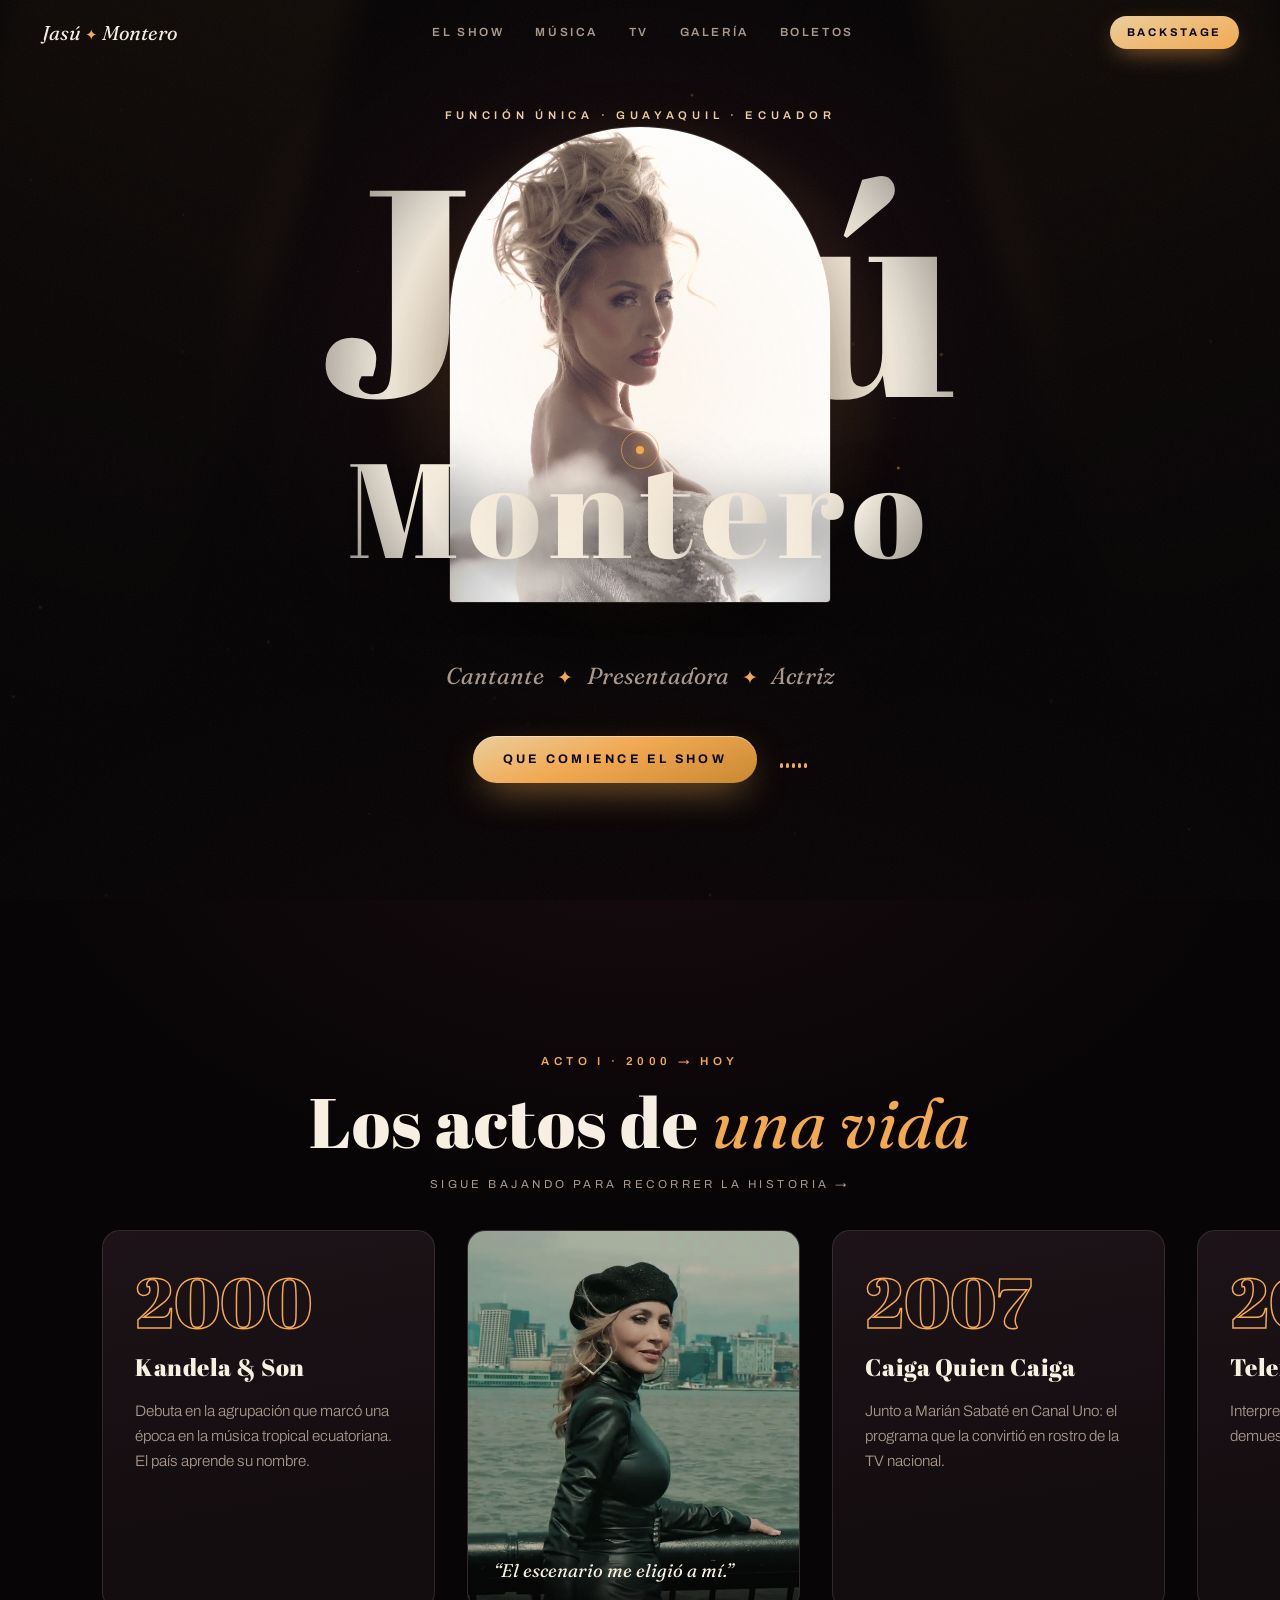
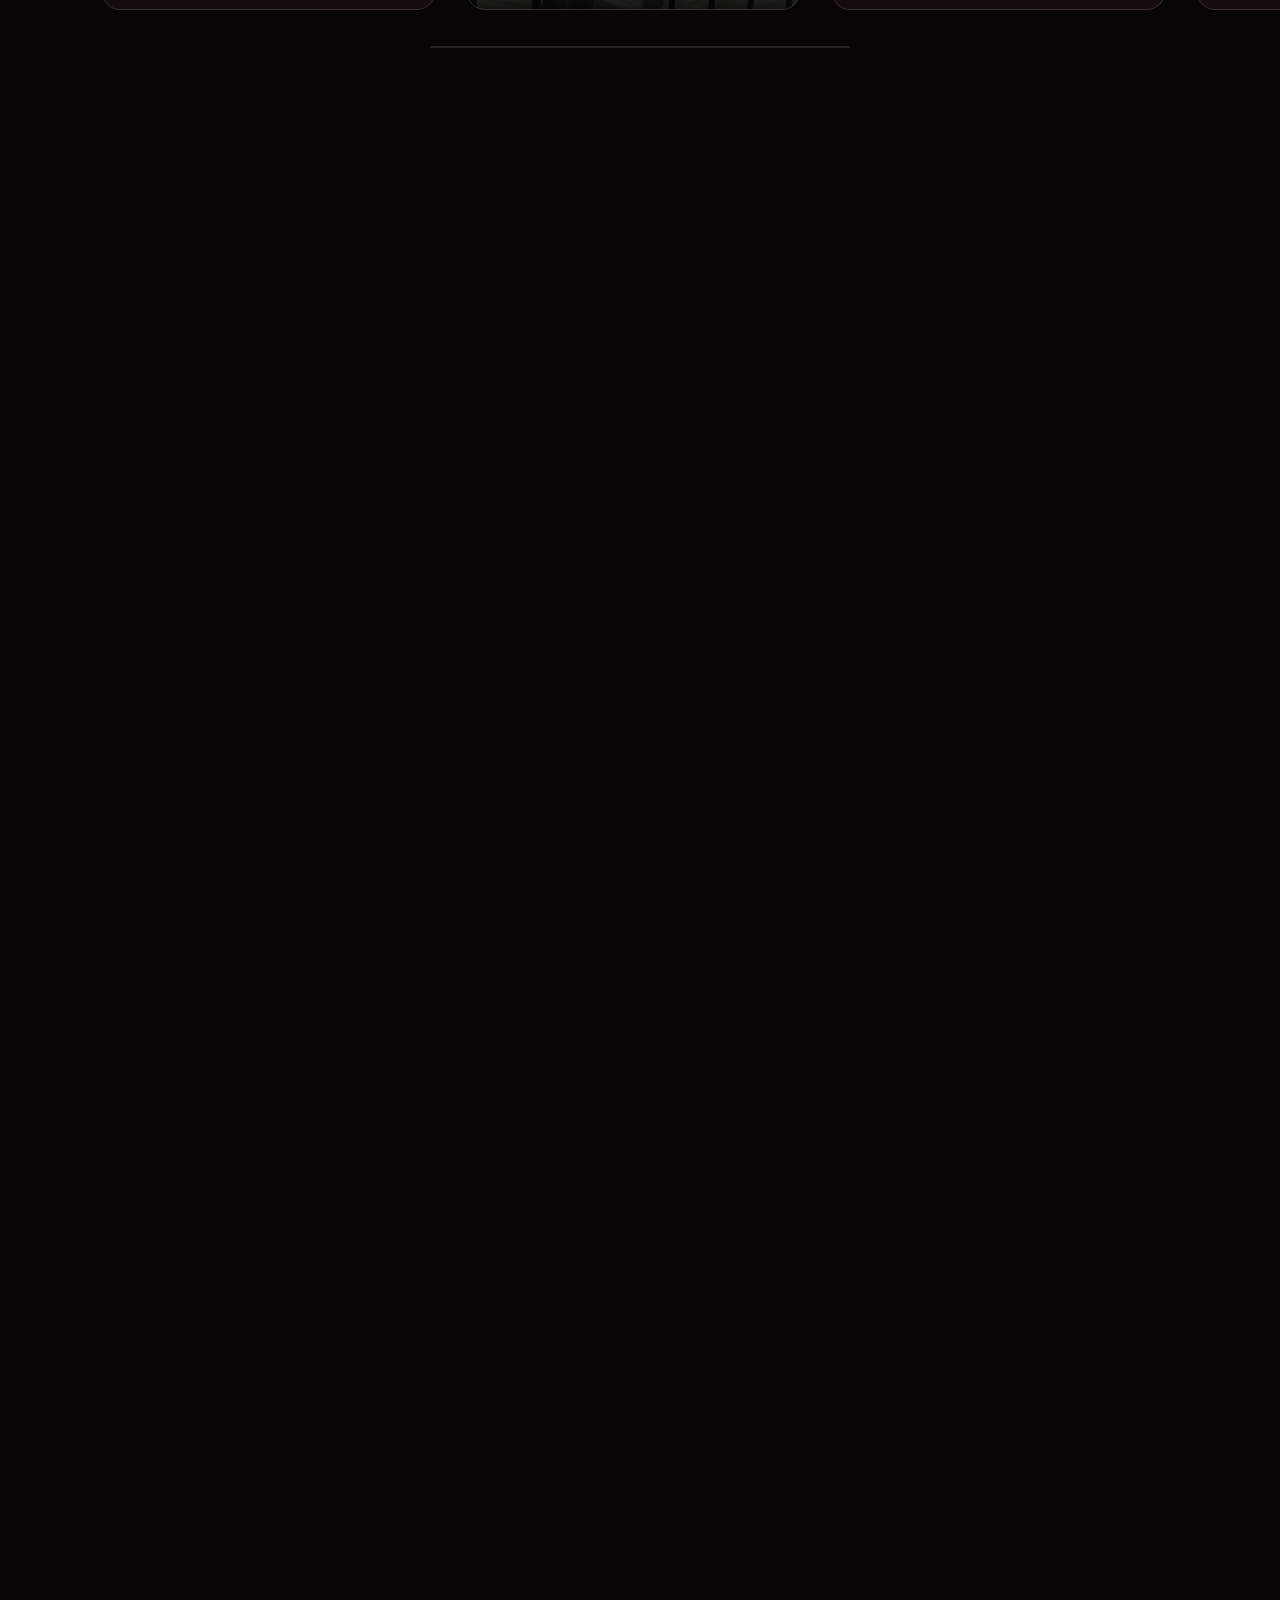
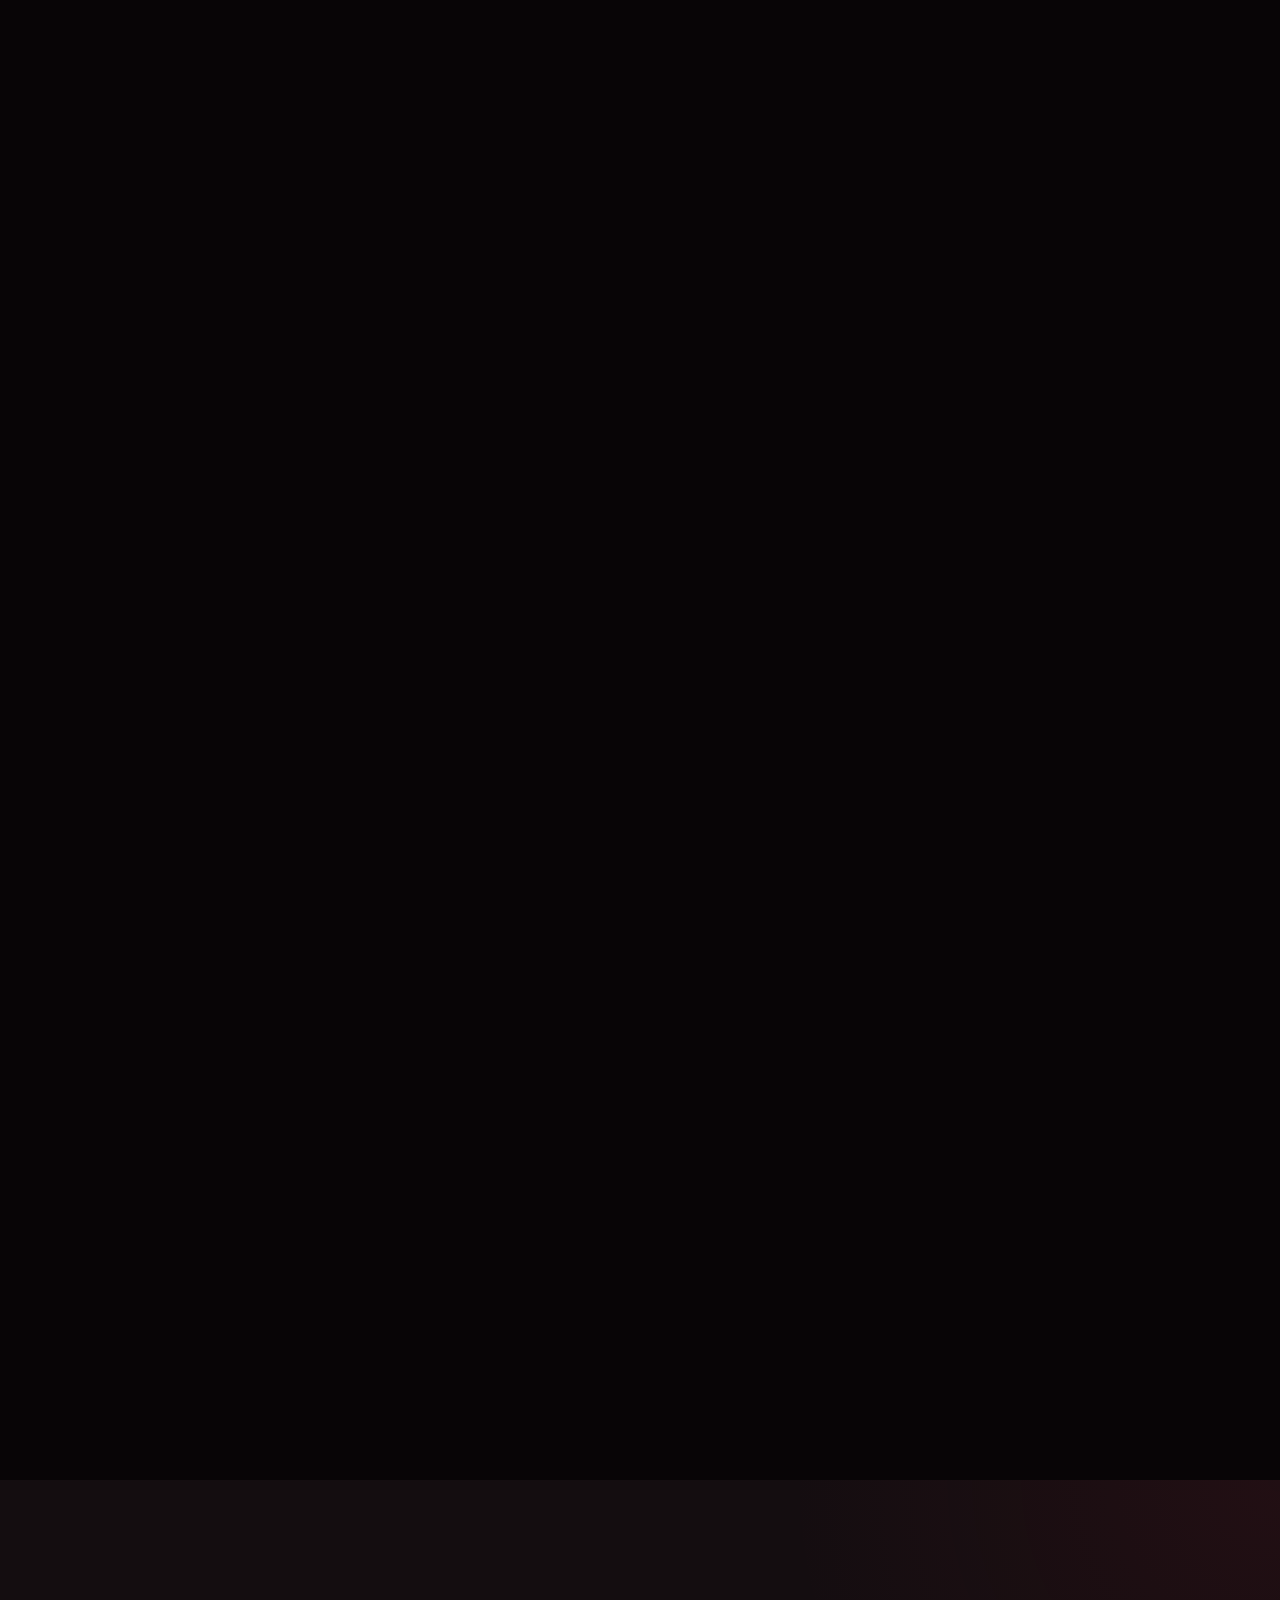
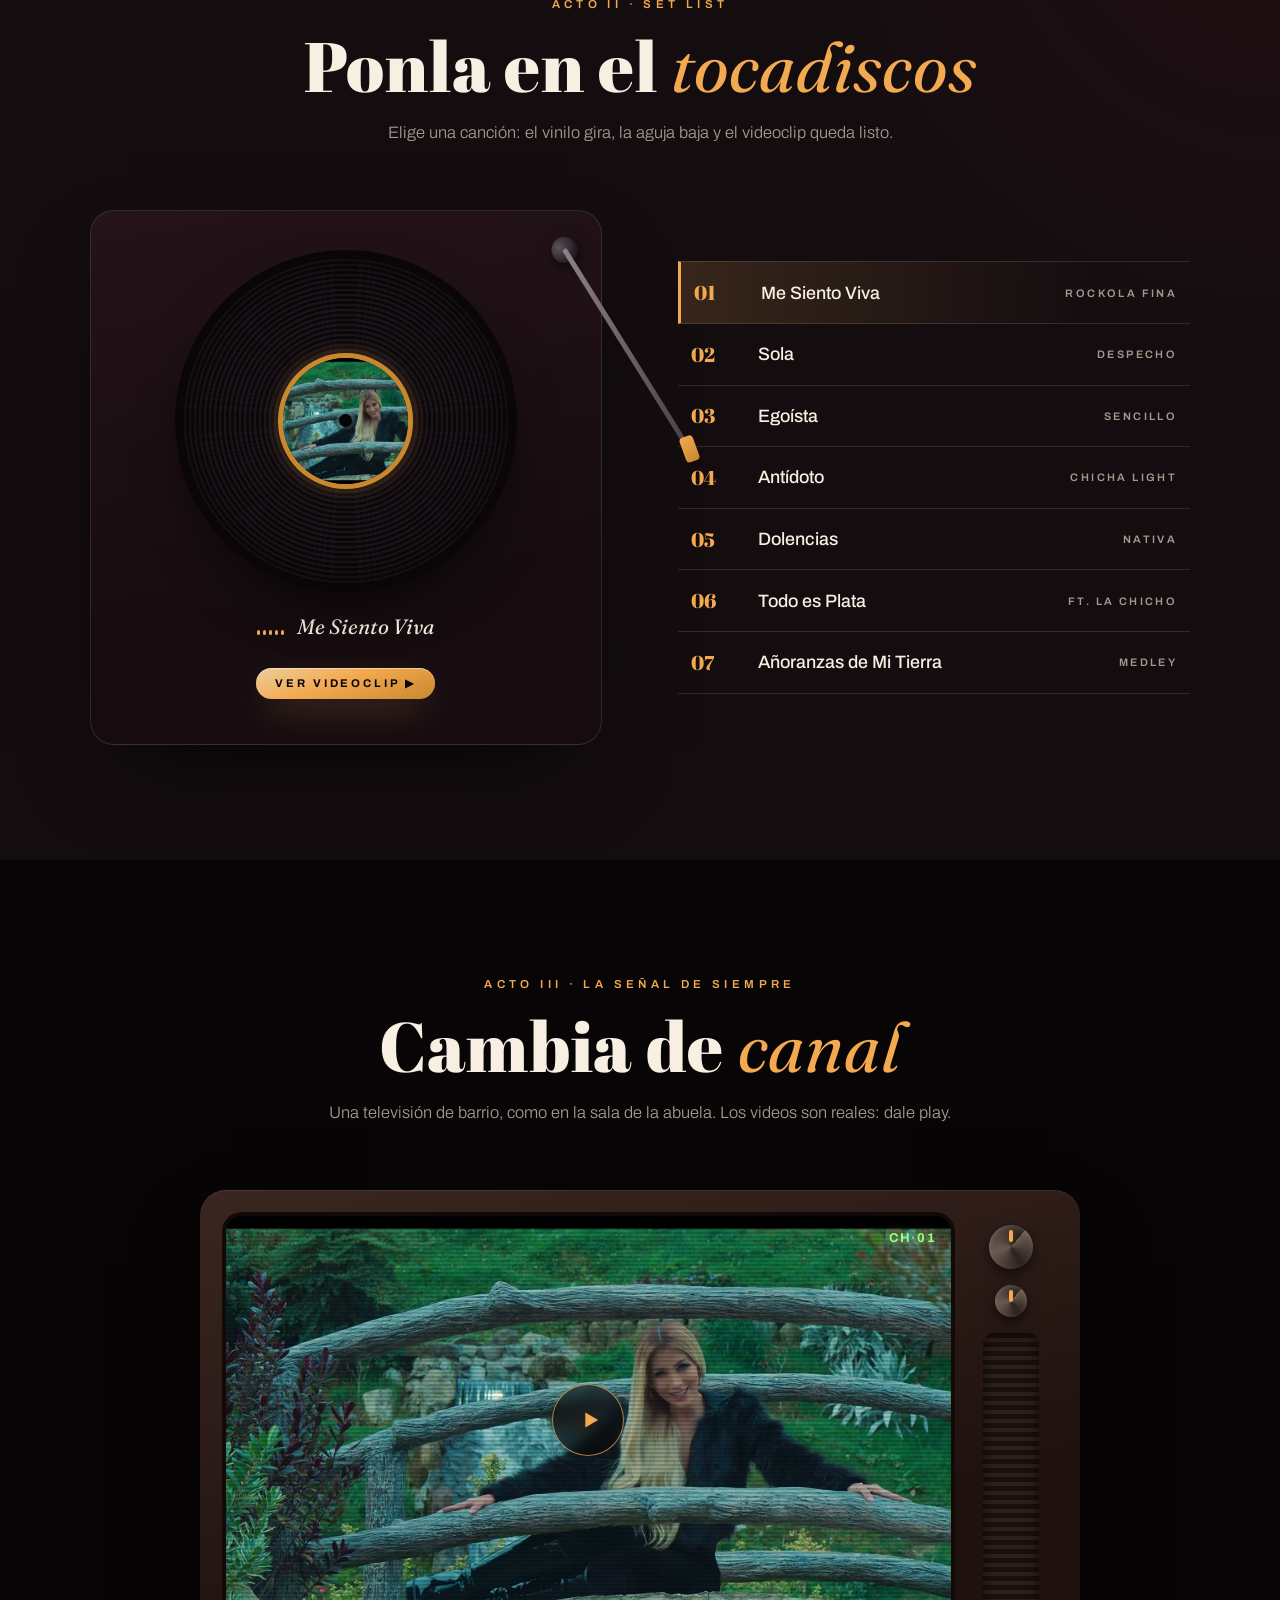
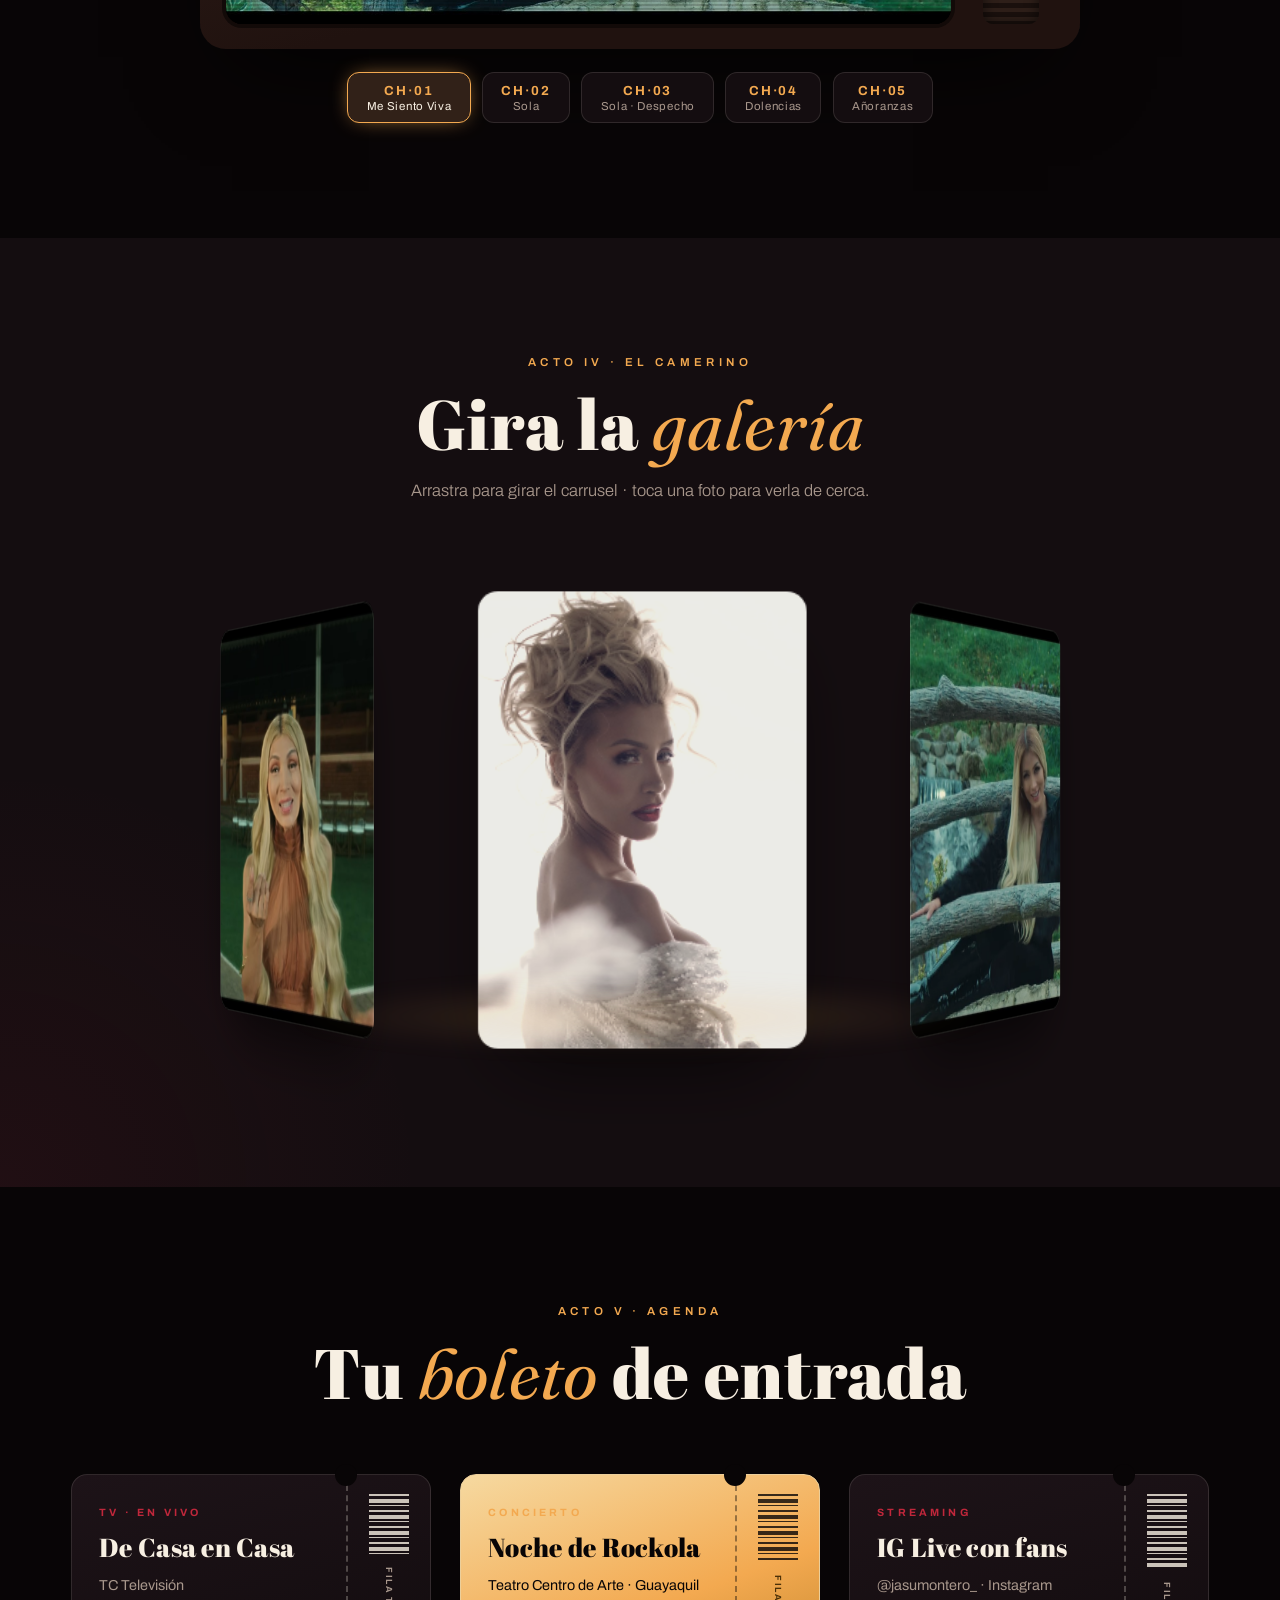
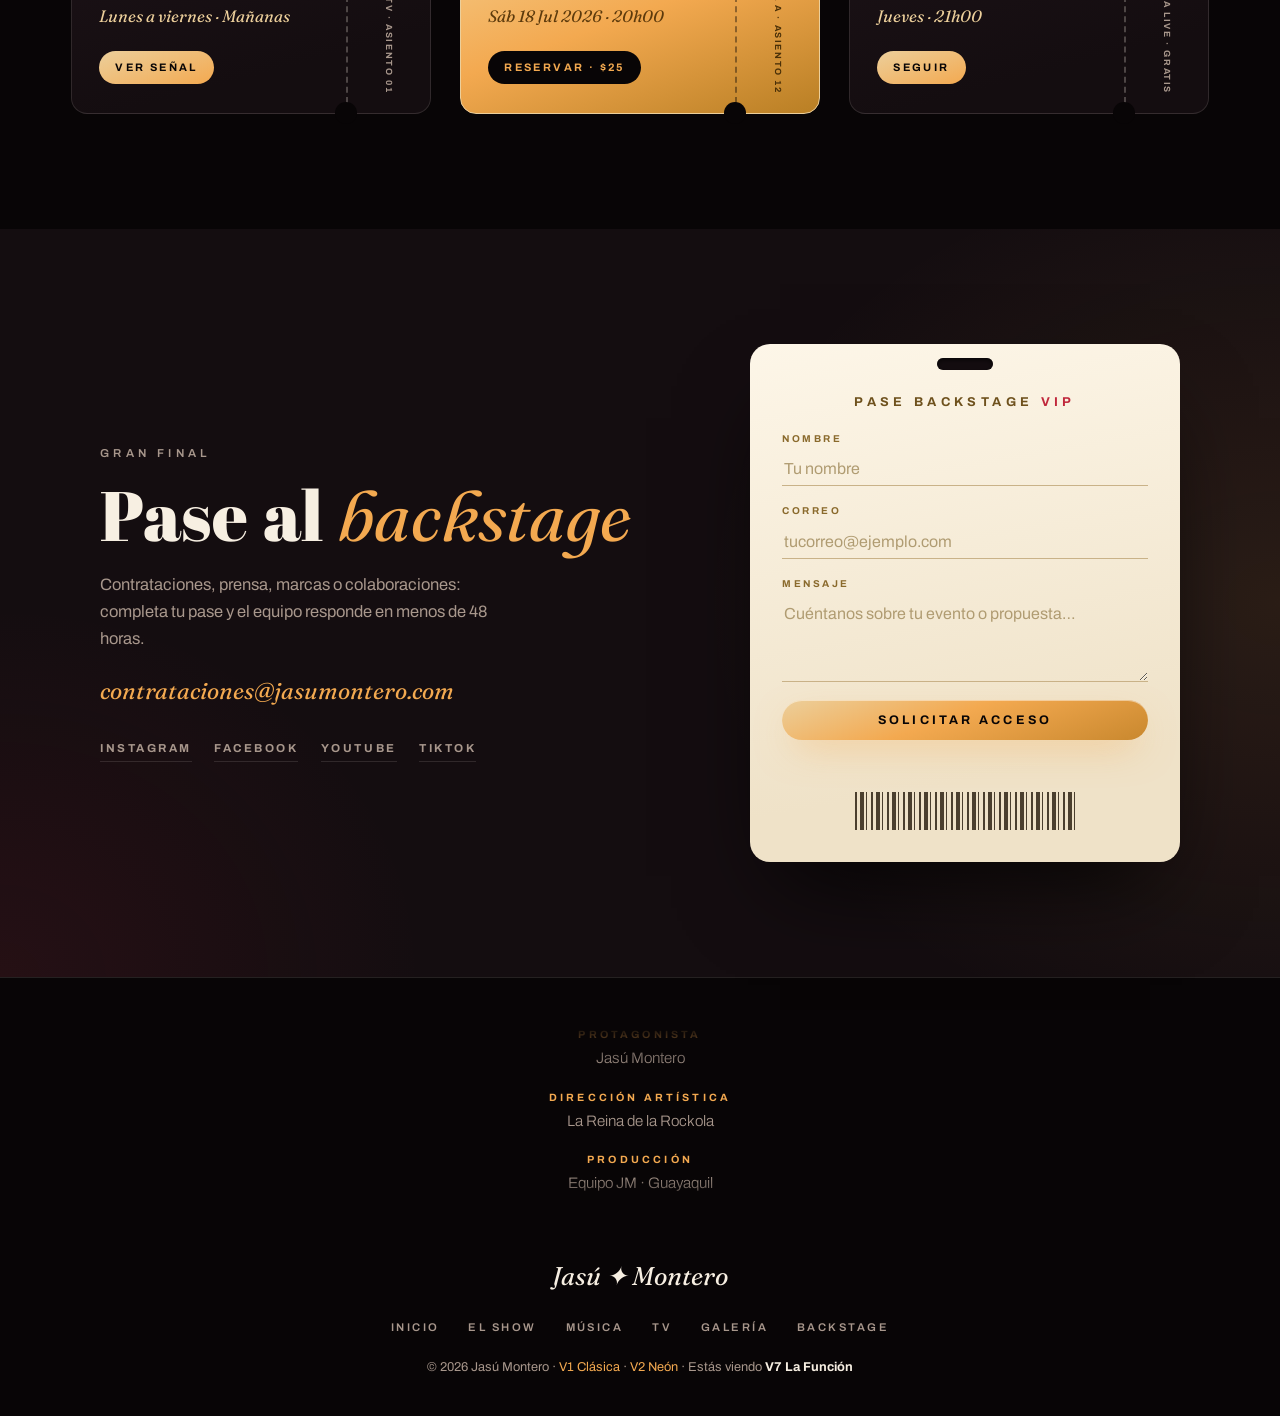
==== v7/index.html @ 74d4457d "V7 «La Función»: experiencia teatral interactiva Telón con conteo y cortinas, cursor reflector, spot" ====
<!DOCTYPE html>
<html lang="es">
<head>
  <meta charset="UTF-8">
  <meta name="viewport" content="width=device-width, initial-scale=1.0">
  <title>Jasú Montero — La Función · Experiencia V7</title>
  <meta name="description" content="Jasú Montero como nunca la viste: una función de gala interactiva. Música en vinilo, TV retro, galería 3D y boletos para el show.">
  <meta property="og:title" content="Jasú Montero — La Función">
  <meta property="og:description" content="El show interactivo de la voz de la rockola ecuatoriana.">
  <meta property="og:image" content="../assets/img/jasu-retrato.jpg">

  <link rel="preconnect" href="https://fonts.googleapis.com">
  <link rel="preconnect" href="https://fonts.gstatic.com" crossorigin>
  <link href="https://fonts.googleapis.com/css2?family=Abril+Fatface&family=Fraunces:ital,opsz,wght@0,9..144,300..700;1,9..144,300..700&family=Archivo:wght@300;400;500;600;700&display=swap" rel="stylesheet">
  <link rel="stylesheet" href="style.css">
  <link rel="icon" href="data:image/svg+xml,<svg xmlns='http://www.w3.org/2000/svg' viewBox='0 0 100 100'><text y='.9em' font-size='90'>🎭</text></svg>">
</head>
<body data-loading>

  <!-- ════════ TELÓN DE APERTURA ════════ -->
  <div class="loader" id="loader" aria-hidden="true">
    <div class="loader__curtain loader__curtain--l"></div>
    <div class="loader__curtain loader__curtain--r"></div>
    <div class="loader__center">
      <p class="loader__kicker">Jasú Montero presenta</p>
      <p class="loader__count" id="loaderCount">0</p>
      <p class="loader__title">La función está por comenzar</p>
    </div>
  </div>

  <!-- Cursor reflector (solo desktop) -->
  <div class="cursor" id="cursorDot" aria-hidden="true"></div>
  <div class="cursor-ring" id="cursorRing" aria-hidden="true"></div>

  <!-- Barra de progreso de lectura -->
  <span class="progress" id="progress" aria-hidden="true"></span>

  <!-- ════════ NAV ════════ -->
  <header class="nav" id="nav">
    <a class="nav__brand" href="#inicio">Jasú <i>✦</i> Montero</a>
    <nav class="nav__links" id="navLinks" aria-label="Navegación">
      <a href="#actos">El Show</a>
      <a href="#musica">Música</a>
      <a href="#tv">TV</a>
      <a href="#galeria">Galería</a>
      <a href="#boletos">Boletos</a>
    </nav>
    <div class="nav__right">
      <a class="nav__cta" href="#backstage" data-magnet>Backstage</a>
      <button class="nav__burger" id="navBurger" aria-label="Abrir menú" aria-expanded="false"><span></span><span></span></button>
    </div>
  </header>

  <main>

    <!-- ════════ ACTO 0 · ESCENARIO ════════ -->
    <section class="hero" id="inicio">
      <canvas class="hero__dust" id="dust" aria-hidden="true"></canvas>
      <span class="hero__beam hero__beam--l" aria-hidden="true"></span>
      <span class="hero__beam hero__beam--r" aria-hidden="true"></span>

      <p class="hero__kicker reveal-letters" id="heroKicker">Función única · Guayaquil · Ecuador</p>

      <div class="hero__stage">
        <h1 class="hero__back" id="titleBack" aria-label="Jasú">Jasú</h1>

        <figure class="hero__figure">
          <span class="hero__halo" aria-hidden="true"></span>
          <!-- REEMPLAZAR: foto oficial de Jasú -->
          <img src="../assets/img/jasu-retrato.jpg" alt="Jasú Montero en escena" fetchpriority="high">
        </figure>

        <h1 class="hero__front" id="titleFront" aria-label="Montero">Montero</h1>
      </div>

      <p class="hero__roles">Cantante <i>✦</i> Presentadora <i>✦</i> Actriz</p>

      <div class="hero__cta">
        <a href="#actos" class="btn-gala" data-magnet>Que comience el show</a>
        <div class="eq is-on" aria-hidden="true"><span></span><span></span><span></span><span></span><span></span></div>
      </div>

      <!-- Oscuridad con agujero de reflector que sigue al cursor -->
      <div class="hero__spot" id="heroSpot" aria-hidden="true"></div>
    </section>

    <!-- ════════ ACTO I · LA CARRERA (tira horizontal fijada) ════════ -->
    <section class="acts" id="actos">
      <div class="acts__sticky">
        <header class="acts__head">
          <p class="kicker">Acto I · 2000 → hoy</p>
          <h2 class="title-xl">Los actos de <em>una vida</em></h2>
          <p class="acts__hint" aria-hidden="true">Sigue bajando para recorrer la historia →</p>
        </header>

        <div class="acts__track" id="actsTrack">
          <article class="era">
            <span class="era__year">2000</span>
            <h3>Kandela &amp; Son</h3>
            <p>Debuta en la agrupación que marcó una época en la música tropical ecuatoriana. El país aprende su nombre.</p>
          </article>

          <figure class="era era--photo">
            <img src="../assets/img/video-5gxNZZWFoOA.jpg" alt="Jasú en escena con su agrupación" loading="lazy">
            <figcaption>“El escenario me eligió a mí.”</figcaption>
          </figure>

          <article class="era">
            <span class="era__year">2007</span>
            <h3>Caiga Quien Caiga</h3>
            <p>Junto a Marián Sabaté en Canal Uno: el programa que la convirtió en rostro de la TV nacional.</p>
          </article>

          <article class="era">
            <span class="era__year">2009</span>
            <h3>Telenovela “Kandela”</h3>
            <p>Interpreta a Jasú Cervantes. La cantante demuestra que también es actriz.</p>
          </article>

          <figure class="era era--photo">
            <img src="../assets/img/video-0Na_xJMcoZY.jpg" alt="Jasú Montero grabando" loading="lazy">
            <figcaption>Luces, cámara… y sabor.</figcaption>
          </figure>

          <article class="era">
            <span class="era__year">2014</span>
            <h3>Las Tr3s</h3>
            <p>El trío con Jordana Doylet y Dora West firma con Universal Music. Nuevos escenarios, nueva era.</p>
          </article>

          <article class="era">
            <span class="era__year">2016</span>
            <h3>De Casa en Casa</h3>
            <p>Se une al matinal de TC Televisión y desde entonces entra, cada mañana, a los hogares del Ecuador.</p>
          </article>

          <article class="era era--final">
            <span class="era__year">Hoy</span>
            <h3>La Reina de la Rockola</h3>
            <p>“Me Siento Viva”, “Sola”, “Egoísta”, “Antídoto”… la carrera solista con sello propio. Y esto recién empieza.</p>
            <a class="btn-gala btn-gala--sm" href="#musica" data-magnet>Escuchar ahora</a>
          </article>
        </div>

        <span class="acts__bar" aria-hidden="true"><i id="actsBar"></i></span>
      </div>
    </section>

    <!-- ════════ ACTO II · TORNAMESA ════════ -->
    <section class="deck" id="musica">
      <header class="sec-head">
        <p class="kicker">Acto II · Set list</p>
        <h2 class="title-xl">Ponla en el <em>tocadiscos</em></h2>
        <p class="sec-head__sub">Elige una canción: el vinilo gira, la aguja baja y el videoclip queda listo.</p>
      </header>

      <div class="deck__grid">
        <div class="deck__table" id="turntable">
          <div class="vinyl" id="vinyl">
            <img class="vinyl__label" id="vinylLabel" src="../assets/img/video-D9d9pfnqhno.jpg" alt="">
            <span class="vinyl__hole" aria-hidden="true"></span>
          </div>
          <span class="tonearm" id="tonearm" aria-hidden="true"><i></i></span>
          <p class="deck__nowplaying"><span class="eq" id="deckEq" aria-hidden="true"><span></span><span></span><span></span><span></span><span></span></span> <span id="nowTitle">Me Siento Viva</span></p>
          <button class="btn-gala btn-gala--sm" id="watchClip" data-magnet>Ver videoclip ▶</button>
        </div>

        <ol class="setlist" id="setlist">
          <li><button class="setlist__row is-active" data-video="D9d9pfnqhno" data-cover="../assets/img/video-D9d9pfnqhno.jpg"><b>01</b><span>Me Siento Viva</span><small>Rockola Fina</small></button></li>
          <li><button class="setlist__row" data-video="3-o8DnsMhy4" data-cover="../assets/img/video-3-o8DnsMhy4.jpg"><b>02</b><span>Sola</span><small>Despecho</small></button></li>
          <li><button class="setlist__row" data-video="-uuzJPT3FAs" data-cover="../assets/img/video--uuzJPT3FAs.jpg"><b>03</b><span>Egoísta</span><small>Sencillo</small></button></li>
          <li><button class="setlist__row" data-video="LR_SjZJI3ZE" data-cover="../assets/img/video-LR_SjZJI3ZE.jpg"><b>04</b><span>Antídoto</span><small>Chicha Light</small></button></li>
          <li><button class="setlist__row" data-video="Hvkt6ABrq0g" data-cover="../assets/img/video-Hvkt6ABrq0g.jpg"><b>05</b><span>Dolencias</span><small>Nativa</small></button></li>
          <li><button class="setlist__row" data-video="0Na_xJMcoZY" data-cover="../assets/img/video-0Na_xJMcoZY.jpg"><b>06</b><span>Todo es Plata</span><small>ft. La Chicho</small></button></li>
          <li><button class="setlist__row" data-video="5gxNZZWFoOA" data-cover="../assets/img/video-5gxNZZWFoOA.jpg"><b>07</b><span>Añoranzas de Mi Tierra</span><small>Medley</small></button></li>
        </ol>
      </div>
    </section>

    <!-- ════════ ACTO III · LA TV ════════ -->
    <section class="tvland" id="tv">
      <header class="sec-head">
        <p class="kicker">Acto III · La señal de siempre</p>
        <h2 class="title-xl">Cambia de <em>canal</em></h2>
        <p class="sec-head__sub">Una televisión de barrio, como en la sala de la abuela. Los videos son reales: dale play.</p>
      </header>

      <div class="tv" data-tilt-off>
        <div class="tv__body">
          <div class="tv__screen" id="tvScreen">
            <img src="../assets/img/video-D9d9pfnqhno.jpg" alt="Canal 1: Me Siento Viva" id="tvThumb">
            <span class="tv__static" id="tvStatic" aria-hidden="true"></span>
            <span class="tv__scanlines" aria-hidden="true"></span>
            <button class="tv__play" id="tvPlay" aria-label="Reproducir video del canal actual"><svg viewBox="0 0 24 24" fill="currentColor"><path d="M8 5.5v13l11-6.5z"/></svg></button>
            <span class="tv__osd" id="tvOsd" aria-hidden="true">CH·01</span>
          </div>
          <div class="tv__panel">
            <span class="tv__knob" aria-hidden="true"></span>
            <span class="tv__knob tv__knob--sm" aria-hidden="true"></span>
            <span class="tv__speaker" aria-hidden="true"></span>
          </div>
        </div>
        <div class="tv__channels" id="tvChannels" role="group" aria-label="Canales">
          <button class="is-active" data-video="D9d9pfnqhno" data-title="Me Siento Viva"><b>CH·01</b><span>Me Siento Viva</span></button>
          <button data-video="3-o8DnsMhy4" data-title="Sola"><b>CH·02</b><span>Sola</span></button>
          <button data-video="I5m-soOpREM" data-title="Sola (Despecho)"><b>CH·03</b><span>Sola · Despecho</span></button>
          <button data-video="Hvkt6ABrq0g" data-title="Dolencias"><b>CH·04</b><span>Dolencias</span></button>
          <button data-video="5gxNZZWFoOA" data-title="Añoranzas"><b>CH·05</b><span>Añoranzas</span></button>
        </div>
      </div>
    </section>

    <!-- ════════ ACTO IV · GALERÍA 3D ════════ -->
    <section class="ringland" id="galeria">
      <header class="sec-head">
        <p class="kicker">Acto IV · El camerino</p>
        <h2 class="title-xl">Gira la <em>galería</em></h2>
        <p class="sec-head__sub">Arrastra para girar el carrusel · toca una foto para verla de cerca.</p>
      </header>

      <div class="ring-stage" id="ringStage">
        <div class="ring" id="ring">
          <!-- REEMPLAZAR: fotos oficiales -->
          <button class="ring__item" style="--i:0"><img src="../assets/img/jasu-retrato.jpg" alt="Sesión editorial"></button>
          <button class="ring__item" style="--i:1"><img src="../assets/img/video-D9d9pfnqhno.jpg" alt="Me Siento Viva"></button>
          <button class="ring__item" style="--i:2"><img src="../assets/img/video-3-o8DnsMhy4.jpg" alt="Sola"></button>
          <button class="ring__item" style="--i:3"><img src="../assets/img/video--uuzJPT3FAs.jpg" alt="Egoísta"></button>
          <button class="ring__item" style="--i:4"><img src="../assets/img/video-Hvkt6ABrq0g.jpg" alt="Dolencias"></button>
          <button class="ring__item" style="--i:5"><img src="../assets/img/video-5gxNZZWFoOA.jpg" alt="Añoranzas de Mi Tierra"></button>
          <button class="ring__item" style="--i:6"><img src="../assets/img/video-0Na_xJMcoZY.jpg" alt="Todo es Plata"></button>
          <button class="ring__item" style="--i:7"><img src="../assets/img/video-I5m-soOpREM.jpg" alt="Sola versión Despecho"></button>
        </div>
      </div>
    </section>

    <!-- ════════ ACTO V · BOLETOS ════════ -->
    <section class="tickets" id="boletos">
      <header class="sec-head">
        <p class="kicker">Acto V · Agenda</p>
        <h2 class="title-xl">Tu <em>boleto</em> de entrada</h2>
      </header>

      <div class="tickets__row">
        <!-- Fechas de ejemplo: actualizar con la agenda real -->
        <article class="ticket" data-tilt>
          <div class="ticket__main">
            <p class="ticket__tag">TV · En vivo</p>
            <h3>De Casa en Casa</h3>
            <p class="ticket__where">TC Televisión</p>
            <p class="ticket__when">Lunes a viernes · Mañanas</p>
            <a class="ticket__btn" href="https://www.tctelevision.com/" target="_blank" rel="noopener" data-magnet>Ver señal</a>
          </div>
          <div class="ticket__stub">
            <span class="ticket__barcode" aria-hidden="true"></span>
            <span class="ticket__seat">FILA TV · ASIENTO 01</span>
          </div>
        </article>

        <article class="ticket ticket--gold" data-tilt>
          <div class="ticket__main">
            <p class="ticket__tag">Concierto</p>
            <h3>Noche de Rockola</h3>
            <p class="ticket__where">Teatro Centro de Arte · Guayaquil</p>
            <p class="ticket__when">Sáb 18 Jul 2026 · 20h00</p>
            <a class="ticket__btn" href="#backstage" data-magnet>Reservar · $25</a>
          </div>
          <div class="ticket__stub">
            <span class="ticket__barcode" aria-hidden="true"></span>
            <span class="ticket__seat">FILA A · ASIENTO 12</span>
          </div>
        </article>

        <article class="ticket" data-tilt>
          <div class="ticket__main">
            <p class="ticket__tag">Streaming</p>
            <h3>IG Live con fans</h3>
            <p class="ticket__where">@jasumontero_ · Instagram</p>
            <p class="ticket__when">Jueves · 21h00</p>
            <a class="ticket__btn" href="https://www.instagram.com/jasumontero_/" target="_blank" rel="noopener" data-magnet>Seguir</a>
          </div>
          <div class="ticket__stub">
            <span class="ticket__barcode" aria-hidden="true"></span>
            <span class="ticket__seat">FILA LIVE · GRATIS</span>
          </div>
        </article>
      </div>
    </section>

    <!-- ════════ FINAL · BACKSTAGE ════════ -->
    <section class="backstage" id="backstage">
      <div class="backstage__grid">
        <div class="backstage__copy">
          <p class="kicker">Gran final</p>
          <h2 class="title-xl">Pase al <em>backstage</em></h2>
          <p>Contrataciones, prensa, marcas o colaboraciones:
          completa tu pase y el equipo responde en menos de 48 horas.</p>
          <p class="backstage__mail">contrataciones@jasumontero.com</p>
          <div class="backstage__socials">
            <a href="https://www.instagram.com/jasumontero_/" target="_blank" rel="noopener">Instagram</a>
            <a href="https://www.facebook.com/jasumontero" target="_blank" rel="noopener">Facebook</a>
            <a href="https://www.youtube.com/@JasuMonteroOficial" target="_blank" rel="noopener">YouTube</a>
            <a href="https://www.tiktok.com/@jasumontero_" target="_blank" rel="noopener">TikTok</a>
          </div>
        </div>

        <!-- Sin backend: abre el correo del visitante (ver README para Formspree) -->
        <form class="pass" id="passForm" data-mailto="contrataciones@jasumontero.com" data-tilt>
          <span class="pass__hole" aria-hidden="true"></span>
          <p class="pass__head">Pase Backstage <b>VIP</b></p>
          <label class="pass__field">
            <span>Nombre</span>
            <input type="text" name="nombre" required placeholder="Tu nombre" autocomplete="name">
          </label>
          <label class="pass__field">
            <span>Correo</span>
            <input type="email" name="email" required placeholder="tucorreo@ejemplo.com" autocomplete="email">
          </label>
          <label class="pass__field">
            <span>Mensaje</span>
            <textarea name="mensaje" rows="4" required placeholder="Cuéntanos sobre tu evento o propuesta…"></textarea>
          </label>
          <button type="submit" class="btn-gala btn-gala--full" data-magnet>Solicitar acceso</button>
          <p class="pass__note" id="passNote" role="status" aria-live="polite"></p>
          <span class="ticket__barcode pass__barcode" aria-hidden="true"></span>
        </form>
      </div>
    </section>
  </main>

  <!-- ════════ CRÉDITOS ════════ -->
  <footer class="credits">
    <div class="credits__roll" aria-hidden="true">
      <ul id="creditsList">
        <li><b>Protagonista</b> Jasú Montero</li>
        <li><b>Dirección artística</b> La Reina de la Rockola</li>
        <li><b>Producción</b> Equipo JM · Guayaquil</li>
        <li><b>Música</b> Me Siento Viva · Sola · Egoísta · Antídoto</li>
        <li><b>Televisión</b> De Casa en Casa · TC</li>
        <li><b>Agradecimientos</b> A todo el público del Ecuador ♥</li>
      </ul>
    </div>
    <div class="credits__base">
      <p class="credits__brand">Jasú ✦ Montero</p>
      <nav class="credits__nav" aria-label="Pie">
        <a href="#inicio">Inicio</a><a href="#actos">El Show</a><a href="#musica">Música</a>
        <a href="#tv">TV</a><a href="#galeria">Galería</a><a href="#backstage">Backstage</a>
      </nav>
      <p class="credits__legal">© <span id="year">2026</span> Jasú Montero · <a href="../index.html">V1 Clásica</a> · <a href="../v2/">V2 Neón</a> · Estás viendo <b>V7 La Función</b></p>
    </div>
  </footer>

  <!-- ════════ LIGHTBOX ════════ -->
  <div class="lightbox" id="lightbox" hidden>
    <div class="lightbox__backdrop" id="lightboxBackdrop"></div>
    <div class="lightbox__panel" role="dialog" aria-modal="true" aria-label="Visor">
      <button class="lightbox__close" id="lightboxClose" aria-label="Cerrar">✕</button>
      <div class="lightbox__content" id="lightboxContent"></div>
    </div>
  </div>

  <template id="ytTemplate">
    <iframe src="" title="Reproductor de YouTube" frameborder="0"
      allow="accelerometer; autoplay; clipboard-write; encrypted-media; gyroscope; picture-in-picture"
      allowfullscreen></iframe>
  </template>

  <script src="main.js" defer></script>
</body>
</html>
---- v7/style.css ----
/* ═══════════════════════════════════════════════════════════════
   JASÚ MONTERO — V7 «LA FUNCIÓN»
   Una función de gala interactiva: telón, reflector que sigue al
   cursor, tornamesa de vinilo, TV retro, galería 3D y boletos.
   Tipografía: Abril Fatface · Fraunces · Archivo
   ═══════════════════════════════════════════════════════════════ */

:root {
  --display: "Abril Fatface", Georgia, serif;
  --serif: "Fraunces", Georgia, serif;
  --body: "Archivo", "Helvetica Neue", sans-serif;

  --negro: #080506;
  --carbon: #140d10;
  --carbon-2: #1d1318;
  --marfil: #f7efe2;
  --humo: #a8978c;
  --ambar: #f3a950;
  --ambar-2: #c9882e;
  --oro-suave: #eccf9b;
  --rojo: #c0273b;
  --vino: #71121f;
  --line: rgba(247, 239, 226, .12);
  --ease: cubic-bezier(.22, .61, .36, 1);
  --ease-back: cubic-bezier(.34, 1.56, .64, 1);
}

* { box-sizing: border-box; margin: 0; padding: 0; }

html { scroll-behavior: smooth; }

body {
  font-family: var(--body);
  background: var(--negro);
  color: var(--marfil);
  font-size: 16.5px;
  line-height: 1.65;
  -webkit-font-smoothing: antialiased;
  overflow-x: hidden;
}

body[data-loading] { overflow: hidden; }

/* Grano de película */
body::after {
  content: "";
  position: fixed;
  inset: 0;
  z-index: 240;
  pointer-events: none;
  opacity: .05;
  background-image: url("data:image/svg+xml,%3Csvg xmlns='http://www.w3.org/2000/svg' width='150' height='150'%3E%3Cfilter id='n'%3E%3CfeTurbulence type='fractalNoise' baseFrequency='.9' numOctaves='2'/%3E%3C/filter%3E%3Crect width='100%25' height='100%25' filter='url(%23n)'/%3E%3C/svg%3E");
}

img { display: block; max-width: 100%; }
a { color: inherit; text-decoration: none; }
button { font-family: inherit; }

::selection { background: var(--ambar); color: var(--negro); }
:focus-visible { outline: 2px solid var(--ambar); outline-offset: 3px; border-radius: 2px; }

@media (prefers-reduced-motion: reduce) {
  *, *::before, *::after { animation: none !important; transition: none !important; }
  html { scroll-behavior: auto; }
}

/* ── Tipos compartidos ─────────────────────────────────────────── */
.kicker {
  font-size: .72rem;
  font-weight: 600;
  letter-spacing: .38em;
  text-transform: uppercase;
  color: var(--ambar);
  margin-bottom: .9rem;
}

.title-xl {
  font-family: var(--display);
  font-weight: 400;
  font-size: clamp(2.5rem, 5.6vw, 4.4rem);
  line-height: 1.04;
  letter-spacing: .01em;
}

.title-xl em {
  font-family: var(--serif);
  font-style: italic;
  font-weight: 400;
  color: var(--ambar);
}

.sec-head {
  text-align: center;
  max-width: 760px;
  margin: 0 auto clamp(2.6rem, 5vw, 4rem);
  padding: 0 1.2rem;
}

.sec-head__sub { color: var(--humo); margin-top: 1rem; font-weight: 300; }

section { padding: clamp(4.5rem, 9vw, 7.5rem) clamp(1.2rem, 5vw, 4rem); position: relative; }

/* Botón de gala */
.btn-gala {
  display: inline-block;
  font-size: .78rem;
  font-weight: 700;
  letter-spacing: .26em;
  text-transform: uppercase;
  color: var(--negro);
  background: linear-gradient(160deg, var(--oro-suave), var(--ambar) 45%, var(--ambar-2));
  border: none;
  border-radius: 999px;
  padding: 1.05em 2.4em;
  cursor: pointer;
  box-shadow: 0 14px 38px -12px color-mix(in srgb, var(--ambar) 70%, transparent),
              inset 0 1px 0 rgba(255, 255, 255, .45);
  transition: box-shadow .35s, filter .3s;
  will-change: transform;
}

.btn-gala:hover { filter: brightness(1.07); box-shadow: 0 20px 48px -12px color-mix(in srgb, var(--ambar) 85%, transparent); }

.btn-gala--sm { padding: .8em 1.7em; font-size: .7rem; }
.btn-gala--full { width: 100%; }

/* Ecualizador */
.eq {
  display: inline-flex;
  align-items: flex-end;
  gap: 3px;
  height: 16px;
}

.eq span {
  width: 3px;
  height: 30%;
  border-radius: 2px;
  background: var(--ambar);
  transition: height .3s;
}

.eq.is-on span { animation: eq 1s ease-in-out infinite alternate; }
.eq.is-on span:nth-child(2) { animation-delay: .15s; }
.eq.is-on span:nth-child(3) { animation-delay: .3s; }
.eq.is-on span:nth-child(4) { animation-delay: .45s; }
.eq.is-on span:nth-child(5) { animation-delay: .6s; }

@keyframes eq {
  0%   { height: 22%; }
  100% { height: 100%; }
}

/* Aparición al scroll */
.rv {
  opacity: 0;
  transform: translateY(30px);
  transition: opacity .85s var(--ease), transform .85s var(--ease);
  transition-delay: var(--d, 0s);
}

.rv.in { opacity: 1; transform: none; }

/* ── Telón de apertura ─────────────────────────────────────────── */
.loader {
  position: fixed;
  inset: 0;
  z-index: 300;
  overflow: hidden;
}

.loader.is-done { pointer-events: none; }

.loader__curtain {
  position: absolute;
  top: 0; bottom: 0;
  width: 51%;
  background:
    radial-gradient(120% 60% at 50% -20%, rgba(255, 210, 140, .18), transparent 55%),
    repeating-linear-gradient(90deg,
      #8e1c2b 0 26px, #5d101c 26px 54px, #7a1726 54px 86px),
    #5d101c;
  box-shadow: inset 0 -60px 90px -40px rgba(0, 0, 0, .8);
  transition: transform 1.1s cubic-bezier(.7, 0, .3, 1) .15s;
}

.loader__curtain--l { left: 0; border-right: 6px solid #3f0a13; }
.loader__curtain--r { right: 0; border-left: 6px solid #3f0a13; }

.loader.is-done .loader__curtain--l { transform: translateX(-102%); }
.loader.is-done .loader__curtain--r { transform: translateX(102%); }

.loader__center {
  position: absolute;
  inset: 0;
  display: grid;
  place-content: center;
  justify-items: center;
  gap: .6rem;
  text-align: center;
  transition: opacity .45s;
}

.loader.is-done .loader__center { opacity: 0; }

.loader__kicker {
  font-size: .7rem;
  letter-spacing: .44em;
  text-transform: uppercase;
  color: var(--oro-suave);
}

.loader__count {
  font-family: var(--display);
  font-size: clamp(4.5rem, 13vw, 8.5rem);
  line-height: 1;
  color: var(--marfil);
  text-shadow: 0 10px 50px rgba(0, 0, 0, .6);
  font-variant-numeric: tabular-nums;
}

.loader__title {
  font-family: var(--serif);
  font-style: italic;
  font-size: clamp(1rem, 2.4vw, 1.35rem);
  color: var(--oro-suave);
}

/* ── Cursor reflector ──────────────────────────────────────────── */
.cursor, .cursor-ring {
  position: fixed;
  top: 0; left: 0;
  z-index: 260;
  pointer-events: none;
  border-radius: 50%;
  display: none;
}

@media (pointer: fine) and (prefers-reduced-motion: no-preference) {
  .cursor, .cursor-ring { display: block; }

  .cursor {
    width: 8px; height: 8px;
    background: var(--ambar);
    box-shadow: 0 0 14px var(--ambar);
    margin: -4px 0 0 -4px;
  }

  .cursor-ring {
    width: 38px; height: 38px;
    border: 1.5px solid color-mix(in srgb, var(--ambar) 65%, transparent);
    margin: -19px 0 0 -19px;
    transition: width .25s, height .25s, margin .25s, border-color .25s, background .25s;
  }

  .cursor-ring.is-hover {
    width: 58px; height: 58px;
    margin: -29px 0 0 -29px;
    border-color: var(--ambar);
    background: color-mix(in srgb, var(--ambar) 12%, transparent);
  }
}

/* Barra de progreso */
.progress {
  position: fixed;
  top: 0; left: 0;
  width: 100%;
  height: 3px;
  z-index: 250;
  background: linear-gradient(90deg, var(--ambar), var(--oro-suave));
  transform: scaleX(0);
  transform-origin: left;
}

/* ── Navegación ────────────────────────────────────────────────── */
.nav {
  position: fixed;
  inset: 0 0 auto;
  z-index: 100;
  display: flex;
  align-items: center;
  justify-content: space-between;
  gap: 1.2rem;
  padding: 1rem clamp(1.2rem, 4vw, 2.6rem);
  transition: background .4s, border-color .4s, padding .4s;
  border-bottom: 1px solid transparent;
}

.nav.is-scrolled {
  background: color-mix(in srgb, var(--negro) 84%, transparent);
  -webkit-backdrop-filter: blur(14px);
  backdrop-filter: blur(14px);
  border-bottom-color: var(--line);
  padding-block: .7rem;
}

.nav__brand {
  font-family: var(--serif);
  font-style: italic;
  font-size: 1.25rem;
  color: var(--marfil);
  white-space: nowrap;
}

.nav__brand i { color: var(--ambar); font-style: normal; font-size: .75em; }

.nav__links { display: flex; gap: clamp(1rem, 2.4vw, 2.1rem); }

.nav__links a {
  font-size: .74rem;
  font-weight: 600;
  letter-spacing: .22em;
  text-transform: uppercase;
  color: var(--humo);
  padding: .35em 0;
  position: relative;
  transition: color .3s;
}

.nav__links a::after {
  content: "";
  position: absolute;
  left: 0; bottom: 0;
  width: 100%; height: 1px;
  background: var(--ambar);
  transform: scaleX(0);
  transform-origin: right;
  transition: transform .35s var(--ease);
}

.nav__links a:hover, .nav__links a.is-active { color: var(--marfil); }
.nav__links a:hover::after, .nav__links a.is-active::after { transform: scaleX(1); transform-origin: left; }

.nav__right { display: flex; align-items: center; gap: .9rem; }

.nav__cta {
  font-size: .7rem;
  font-weight: 700;
  letter-spacing: .24em;
  text-transform: uppercase;
  color: var(--negro);
  background: linear-gradient(160deg, var(--oro-suave), var(--ambar));
  padding: .65em 1.5em;
  border-radius: 999px;
  box-shadow: 0 8px 24px -8px color-mix(in srgb, var(--ambar) 70%, transparent);
  will-change: transform;
}

.nav__burger {
  display: none;
  width: 40px; height: 40px;
  border: 1px solid var(--line);
  border-radius: 50%;
  background: transparent;
  cursor: pointer;
  position: relative;
}

.nav__burger span {
  position: absolute;
  left: 11px; right: 11px;
  height: 1.6px;
  background: var(--marfil);
  transition: transform .3s, top .3s;
}

.nav__burger span:nth-child(1) { top: 15px; }
.nav__burger span:nth-child(2) { top: 22px; }
.nav__burger[aria-expanded="true"] span:nth-child(1) { top: 18px; transform: rotate(45deg); }
.nav__burger[aria-expanded="true"] span:nth-child(2) { top: 18px; transform: rotate(-45deg); }

/* ── HERO · El escenario ───────────────────────────────────────── */
.hero {
  min-height: 100svh;
  display: flex;
  flex-direction: column;
  align-items: center;
  justify-content: center;
  gap: 1.2rem;
  text-align: center;
  padding-top: 6.5rem;
  overflow: hidden;
  background:
    radial-gradient(90% 60% at 50% 108%, rgba(192, 39, 59, .12), transparent 60%),
    radial-gradient(70% 55% at 50% 30%, #16090d, var(--negro) 75%);
}

.hero__dust {
  position: absolute;
  inset: 0;
  pointer-events: none;
  z-index: 1;
}

/* Haces de luz cruzados */
.hero__beam {
  position: absolute;
  top: -22%;
  width: clamp(220px, 26vw, 380px);
  height: 130%;
  background: linear-gradient(to bottom,
    color-mix(in srgb, var(--ambar) 26%, transparent),
    color-mix(in srgb, var(--ambar) 7%, transparent) 45%,
    transparent 78%);
  filter: blur(14px);
  pointer-events: none;
  z-index: 0;
  mix-blend-mode: screen;
}

.hero__beam--l { left: 6%; transform: rotate(17deg); transform-origin: top center; animation: sway 9s ease-in-out infinite alternate; }
.hero__beam--r { right: 6%; transform: rotate(-17deg); transform-origin: top center; animation: sway 11s ease-in-out infinite alternate-reverse; }

@keyframes sway {
  0%   { transform: rotate(13deg); }
  100% { transform: rotate(21deg); }
}

.hero__beam--r { animation-name: swayr; }

@keyframes swayr {
  0%   { transform: rotate(-13deg); }
  100% { transform: rotate(-21deg); }
}

.hero__kicker {
  position: relative;
  z-index: 6;
  font-size: .7rem;
  font-weight: 600;
  letter-spacing: .42em;
  text-transform: uppercase;
  color: var(--oro-suave);
}

/* Sandwich tipográfico: JASÚ detrás · foto · MONTERO delante */
.hero__stage {
  position: relative;
  z-index: 2;
  display: grid;
  place-items: center;
  margin-top: -1rem;
}

.hero__back {
  grid-area: 1 / 1;
  font-family: var(--display);
  font-weight: 400;
  font-size: clamp(7rem, 23vw, 19rem);
  line-height: .8;
  color: var(--marfil);
  z-index: 1;
  transform: translateY(-34%);
  letter-spacing: .02em;
}

.hero__figure {
  grid-area: 1 / 1;
  position: relative;
  z-index: 2;
  width: clamp(240px, 30vw, 380px);
}

.hero__halo {
  position: absolute;
  inset: -16%;
  border-radius: 50%;
  background: radial-gradient(circle, color-mix(in srgb, var(--ambar) 34%, transparent), transparent 65%);
  filter: blur(8px);
  z-index: -1;
}

.hero__figure img {
  width: 100%;
  aspect-ratio: 4 / 5;
  object-fit: cover;
  object-position: 50% 12%;
  border-radius: 999px 999px 18px 18px;
  box-shadow:
    0 0 0 1px var(--line),
    0 50px 110px -30px rgba(0, 0, 0, .9);
  filter: sepia(.18) contrast(1.04);
}

.hero__front {
  grid-area: 1 / 1;
  font-family: var(--display);
  font-weight: 400;
  font-size: clamp(3.2rem, 10.5vw, 8.6rem);
  line-height: .9;
  letter-spacing: .06em;
  color: var(--marfil);
  text-shadow: 0 12px 60px rgba(0, 0, 0, .75);
  z-index: 3;
  transform: translateY(118%);
  pointer-events: none;
}

/* Letras del split-text */
.ltr {
  display: inline-block;
  opacity: 0;
  transform: translateY(110%) rotate(6deg);
}

body.show-on .ltr {
  animation: ltr .85s var(--ease-back) forwards;
  animation-delay: var(--ld, 0s);
}

@keyframes ltr {
  to { opacity: 1; transform: none; }
}

.hero__roles {
  position: relative;
  z-index: 6;
  font-family: var(--serif);
  font-style: italic;
  font-size: clamp(1.05rem, 2.4vw, 1.45rem);
  color: var(--humo);
  margin-top: 2.2rem;
}

.hero__roles i { color: var(--ambar); font-style: normal; font-size: .8em; margin: 0 .45em; }

.hero__cta {
  position: relative;
  z-index: 6;
  display: flex;
  align-items: center;
  gap: 1.4rem;
  margin-top: 1.4rem;
}

/* Oscuridad + reflector que sigue al cursor */
.hero__spot {
  position: absolute;
  inset: 0;
  z-index: 4;
  pointer-events: none;
  background:
    radial-gradient(circle clamp(220px, 30vw, 420px) at var(--sx, 50%) var(--sy, 42%),
      color-mix(in srgb, var(--ambar) 10%, transparent), transparent 70%),
    radial-gradient(circle clamp(260px, 34vw, 470px) at var(--sx, 50%) var(--sy, 42%),
      transparent 0 58%, rgba(5, 3, 4, .78) 100%);
  transition: opacity .6s;
}

@media (pointer: coarse) {
  .hero__spot {
    background:
      radial-gradient(circle 46vw at 50% 40%, color-mix(in srgb, var(--ambar) 8%, transparent), transparent 70%),
      radial-gradient(circle 52vw at 50% 40%, transparent 0 60%, rgba(5, 3, 4, .7) 100%);
  }
}

/* ── ACTO I · Tira horizontal fijada ───────────────────────────── */
.acts { height: 420vh; padding: 0; }

.acts__sticky {
  position: sticky;
  top: 0;
  height: 100vh;
  overflow: hidden;
  display: flex;
  flex-direction: column;
  justify-content: center;
  gap: clamp(1.6rem, 4vh, 3rem);
  background:
    radial-gradient(80% 70% at 50% -10%, #170b10, transparent 60%),
    var(--negro);
}

.acts__head { text-align: center; padding: 0 1.2rem; }

.acts__hint {
  font-size: .72rem;
  letter-spacing: .3em;
  text-transform: uppercase;
  color: var(--humo);
  margin-top: 1rem;
  animation: hintpulse 2.4s ease-in-out infinite;
}

@keyframes hintpulse {
  0%, 100% { opacity: .45; }
  50%      { opacity: 1; }
}

.acts__track {
  display: flex;
  gap: clamp(1.2rem, 2.5vw, 2.2rem);
  padding-inline: 8vw;
  width: max-content;
  will-change: transform;
}

.era {
  width: clamp(300px, 26vw, 400px);
  flex-shrink: 0;
  background: linear-gradient(170deg, var(--carbon-2), var(--carbon) 70%);
  border: 1px solid var(--line);
  border-radius: 18px;
  padding: 2.2rem 2rem 2.4rem;
  display: flex;
  flex-direction: column;
  gap: .7rem;
}

.era__year {
  font-family: var(--display);
  font-size: clamp(3rem, 5.5vw, 4.4rem);
  line-height: 1;
  color: transparent;
  -webkit-text-stroke: 1.5px var(--ambar);
}

.era h3 {
  font-family: var(--display);
  font-weight: 400;
  font-size: 1.5rem;
  letter-spacing: .02em;
}

.era p { color: var(--humo); font-size: .95rem; font-weight: 300; }

.era--photo {
  padding: 0;
  overflow: hidden;
  justify-content: flex-end;
  position: relative;
  min-height: 380px;
}

.era--photo img {
  position: absolute;
  inset: 0;
  width: 100%; height: 100%;
  object-fit: cover;
  filter: sepia(.3) contrast(1.05) brightness(.85);
}

.era--photo figcaption {
  position: relative;
  font-family: var(--serif);
  font-style: italic;
  font-size: 1.15rem;
  color: var(--marfil);
  padding: 1.4rem 1.6rem;
  background: linear-gradient(to top, rgba(5, 3, 4, .85), transparent);
}

.era--final {
  background: linear-gradient(165deg, #2a1410, #190b0d 60%);
  border-color: color-mix(in srgb, var(--ambar) 55%, transparent);
  box-shadow: 0 0 60px -20px color-mix(in srgb, var(--ambar) 45%, transparent);
}

.era--final .era__year { color: var(--ambar); -webkit-text-stroke: 0; }

.era--final .btn-gala { margin-top: 1rem; align-self: flex-start; }

.acts__bar {
  width: min(420px, 70vw);
  height: 2px;
  margin: 0 auto;
  background: var(--line);
  border-radius: 2px;
  overflow: hidden;
}

.acts__bar i {
  display: block;
  height: 100%;
  width: 100%;
  background: var(--ambar);
  transform: scaleX(0);
  transform-origin: left;
}

/* ── ACTO II · Tornamesa ───────────────────────────────────────── */
.deck {
  background:
    radial-gradient(70% 90% at 100% 0%, rgba(192, 39, 59, .08), transparent 55%),
    var(--carbon);
}

.deck__grid {
  display: grid;
  grid-template-columns: minmax(320px, 1fr) 1fr;
  gap: clamp(2.5rem, 6vw, 5rem);
  max-width: 1100px;
  margin: 0 auto;
  align-items: center;
}

.deck__table {
  position: relative;
  background: linear-gradient(170deg, #241318, #160c10 70%);
  border: 1px solid var(--line);
  border-radius: 24px;
  padding: clamp(1.8rem, 4vw, 2.8rem);
  display: grid;
  justify-items: center;
  gap: 1.5rem;
  box-shadow: 0 40px 90px -36px rgba(0, 0, 0, .85);
}

.vinyl {
  position: relative;
  width: clamp(240px, 26vw, 330px);
  aspect-ratio: 1;
  border-radius: 50%;
  background:
    repeating-radial-gradient(circle, #19131a 0 2.5px, #0c0809 2.5px 5px);
  box-shadow:
    0 0 0 6px #0a0607,
    0 24px 60px -18px rgba(0, 0, 0, .9),
    inset 0 0 40px rgba(0, 0, 0, .6);
  animation: spin 9s linear infinite;
}

.vinyl.is-playing { animation-duration: 2.6s; }

@keyframes spin { to { transform: rotate(360deg); } }

.vinyl__label {
  position: absolute;
  top: 31%;
  left: 31%;
  width: 38%;
  height: 38%;
  border-radius: 50%;
  object-fit: cover;
  box-shadow: 0 0 0 5px var(--ambar-2), 0 0 24px -6px var(--ambar);
}

.vinyl__hole {
  position: absolute;
  inset: 0;
  margin: auto;
  width: 13px; height: 13px;
  border-radius: 50%;
  background: var(--negro);
  box-shadow: 0 0 0 3px rgba(255, 255, 255, .08);
}

/* Brazo del tocadiscos */
.tonearm {
  position: absolute;
  top: 26px;
  right: 30px;
  width: 14px;
  height: 46%;
  transform-origin: 50% 12px;
  transform: rotate(-32deg);
  transition: transform .9s var(--ease);
  z-index: 3;
}

.tonearm.is-playing { transform: rotate(-6deg); }

.tonearm::before {
  content: "";
  position: absolute;
  top: 0; left: 50%;
  transform: translateX(-50%);
  width: 26px; height: 26px;
  border-radius: 50%;
  background: radial-gradient(circle at 35% 30%, #5c5258, #211b1f 70%);
  box-shadow: 0 4px 12px rgba(0, 0, 0, .6);
}

.tonearm i {
  position: absolute;
  top: 12px; left: 50%;
  transform: translateX(-50%);
  width: 5px;
  height: calc(100% - 12px);
  background: linear-gradient(to bottom, #8d8189, #4a4046);
  border-radius: 4px;
}

.tonearm i::after {
  content: "";
  position: absolute;
  bottom: -16px; left: 50%;
  transform: translateX(-50%) rotate(12deg);
  width: 14px; height: 26px;
  border-radius: 4px;
  background: linear-gradient(160deg, var(--ambar), var(--ambar-2));
}

.deck__nowplaying {
  display: flex;
  align-items: center;
  gap: .8rem;
  font-family: var(--serif);
  font-style: italic;
  font-size: 1.3rem;
}

/* ── Set list ── */
.setlist { list-style: none; }

.setlist__row {
  width: 100%;
  display: grid;
  grid-template-columns: 3rem 1fr auto;
  align-items: center;
  gap: 1.2rem;
  background: none;
  border: none;
  border-bottom: 1px solid var(--line);
  color: var(--marfil);
  text-align: left;
  padding: 1.05rem .8rem;
  cursor: pointer;
  transition: background .3s, padding-left .3s var(--ease);
}

.setlist li:first-child .setlist__row { border-top: 1px solid var(--line); }

.setlist__row:hover { background: color-mix(in srgb, var(--ambar) 7%, transparent); padding-left: 1.4rem; }

.setlist__row.is-active {
  background: linear-gradient(90deg, color-mix(in srgb, var(--ambar) 16%, transparent), transparent 80%);
  border-left: 3px solid var(--ambar);
}

.setlist__row b {
  font-family: var(--display);
  font-weight: 400;
  font-size: 1.25rem;
  color: var(--ambar);
}

.setlist__row span { font-size: 1.12rem; font-weight: 500; }

.setlist__row small {
  font-size: .68rem;
  font-weight: 600;
  letter-spacing: .22em;
  text-transform: uppercase;
  color: var(--humo);
}

/* ── ACTO III · TV retro ───────────────────────────────────────── */
.tvland { background: var(--negro); }

.tv { max-width: 880px; margin: 0 auto; }

.tv__body {
  display: grid;
  grid-template-columns: 1fr 86px;
  gap: 1.1rem;
  background: linear-gradient(165deg, #3a2620, #20120f 70%);
  border-radius: 26px;
  padding: 1.6rem;
  box-shadow:
    inset 0 1px 0 rgba(255, 255, 255, .08),
    0 40px 90px -32px rgba(0, 0, 0, .85);
}

.tv__screen {
  position: relative;
  aspect-ratio: 16 / 9;
  border-radius: 16px;
  overflow: hidden;
  background: #000;
  box-shadow: inset 0 0 60px rgba(0, 0, 0, .85), 0 0 0 4px #120a08;
}

.tv__screen img { width: 100%; height: 100%; object-fit: cover; }

.tv__screen iframe { position: absolute; inset: 0; width: 100%; height: 100%; border: 0; }

.tv__scanlines {
  position: absolute;
  inset: 0;
  pointer-events: none;
  background: repeating-linear-gradient(to bottom, rgba(0, 0, 0, .16) 0 2px, transparent 2px 4px);
  mix-blend-mode: multiply;
  z-index: 3;
}

.tv__static {
  position: absolute;
  inset: 0;
  z-index: 4;
  opacity: 0;
  pointer-events: none;
  background-image: url("data:image/svg+xml,%3Csvg xmlns='http://www.w3.org/2000/svg' width='220' height='220'%3E%3Cfilter id='s'%3E%3CfeTurbulence type='fractalNoise' baseFrequency='.8' numOctaves='3' stitchTiles='stitch'/%3E%3C/filter%3E%3Crect width='100%25' height='100%25' filter='url(%23s)'/%3E%3C/svg%3E");
  background-size: 220px;
}

.tv__static.is-on {
  opacity: .9;
  animation: staticjump .35s steps(4) infinite;
}

@keyframes staticjump {
  0%   { background-position: 0 0; }
  100% { background-position: 220px 110px; }
}

.tv__play {
  position: absolute;
  inset: 0;
  margin: auto;
  width: 72px; height: 72px;
  border-radius: 50%;
  border: 1px solid color-mix(in srgb, var(--ambar) 70%, transparent);
  background: color-mix(in srgb, var(--negro) 55%, transparent);
  -webkit-backdrop-filter: blur(6px);
  backdrop-filter: blur(6px);
  color: var(--ambar);
  display: grid;
  place-items: center;
  cursor: pointer;
  z-index: 5;
  transition: transform .3s var(--ease-back), background .3s, color .3s;
}

.tv__play svg { width: 28px; height: 28px; margin-left: 3px; }

.tv__play:hover { transform: scale(1.12); background: var(--ambar); color: var(--negro); }

.tv__osd {
  position: absolute;
  top: 12px; right: 14px;
  z-index: 5;
  font-size: .8rem;
  font-weight: 700;
  letter-spacing: .14em;
  color: #9dff8a;
  text-shadow: 0 0 10px #9dff8a;
}

.tv__panel {
  display: flex;
  flex-direction: column;
  align-items: center;
  gap: 1rem;
  padding-top: .6rem;
}

.tv__knob {
  width: 44px; height: 44px;
  border-radius: 50%;
  background:
    conic-gradient(from 40deg, #6b5a52, #2c211d 30%, #6b5a52 60%, #2c211d);
  box-shadow: inset 0 2px 5px rgba(255, 255, 255, .15), 0 5px 12px rgba(0, 0, 0, .55);
  position: relative;
}

.tv__knob::after {
  content: "";
  position: absolute;
  top: 5px; left: 50%;
  transform: translateX(-50%);
  width: 4px; height: 12px;
  border-radius: 3px;
  background: var(--ambar);
}

.tv__knob--sm { width: 32px; height: 32px; }

.tv__speaker {
  flex: 1;
  width: 56px;
  border-radius: 10px;
  background: repeating-linear-gradient(to bottom, #1a100d 0 5px, #2e1f19 5px 9px);
  box-shadow: inset 0 0 14px rgba(0, 0, 0, .6);
}

.tv__channels {
  display: flex;
  flex-wrap: wrap;
  justify-content: center;
  gap: .7rem;
  margin-top: 1.4rem;
}

.tv__channels button {
  display: grid;
  gap: .1rem;
  justify-items: center;
  background: var(--carbon);
  border: 1px solid var(--line);
  border-radius: 12px;
  color: var(--humo);
  padding: .65rem 1.15rem;
  cursor: pointer;
  transition: border-color .3s, color .3s, background .3s, transform .3s var(--ease);
}

.tv__channels button:hover { transform: translateY(-3px); color: var(--marfil); }

.tv__channels button.is-active {
  border-color: var(--ambar);
  color: var(--marfil);
  background: color-mix(in srgb, var(--ambar) 13%, var(--carbon));
  box-shadow: 0 0 22px -8px var(--ambar);
}

.tv__channels b {
  font-size: .82rem;
  font-weight: 700;
  letter-spacing: .14em;
  color: var(--ambar);
}

.tv__channels span { font-size: .72rem; letter-spacing: .06em; }

/* ── ACTO IV · Galería 3D ──────────────────────────────────────── */
.ringland {
  background:
    radial-gradient(60% 80% at 0% 100%, rgba(192, 39, 59, .07), transparent 55%),
    var(--carbon);
  overflow: hidden;
}

.ring-stage {
  position: relative;
  height: clamp(380px, 56vh, 520px);
  perspective: 1300px;
  touch-action: pan-y;
  cursor: grab;
}

.ring-stage.is-grabbing { cursor: grabbing; }

/* Piso reflectante */
.ring-stage::after {
  content: "";
  position: absolute;
  left: 50%; bottom: 4%;
  transform: translateX(-50%);
  width: min(720px, 86%);
  height: 70px;
  border-radius: 50%;
  background: radial-gradient(ellipse, color-mix(in srgb, var(--ambar) 18%, transparent), transparent 70%);
  filter: blur(10px);
}

.ring {
  position: absolute;
  inset: 0;
  margin: auto;
  width: 230px;
  height: 320px;
  transform-style: preserve-3d;
  will-change: transform;
}

.ring__item {
  position: absolute;
  inset: 0;
  border: none;
  padding: 0;
  background: none;
  border-radius: 14px;
  overflow: hidden;
  transform: rotateY(calc(var(--i) * 45deg)) translateZ(390px);
  backface-visibility: hidden;
  cursor: pointer;
  box-shadow: 0 26px 60px -22px rgba(0, 0, 0, .8);
}

.ring__item img {
  width: 100%; height: 100%;
  object-fit: cover;
  filter: sepia(.22) brightness(.92);
  transition: filter .35s;
  pointer-events: none;
}

.ring__item:hover img { filter: none; }

.ring__item::after {
  content: "";
  position: absolute;
  inset: 0;
  border: 1px solid var(--line);
  border-radius: 14px;
}

/* ── ACTO V · Boletos ──────────────────────────────────────────── */
.tickets { background: var(--negro); }

.tickets__row {
  display: flex;
  flex-wrap: wrap;
  justify-content: center;
  gap: 1.8rem;
  max-width: 1180px;
  margin: 0 auto;
  perspective: 900px;
}

.ticket {
  position: relative;
  display: grid;
  grid-template-columns: 1fr 84px;
  width: min(360px, 100%);
  background: linear-gradient(165deg, var(--carbon-2), var(--carbon) 75%);
  border: 1px solid var(--line);
  border-radius: 16px;
  transition: box-shadow .4s;
  will-change: transform;
}

.ticket:hover { box-shadow: 0 30px 70px -24px rgba(0, 0, 0, .85), 0 0 40px -18px color-mix(in srgb, var(--ambar) 50%, transparent); }

/* Muescas de boleto */
.ticket::before, .ticket::after {
  content: "";
  position: absolute;
  right: 84px;
  width: 22px; height: 22px;
  border-radius: 50%;
  background: var(--negro);
  transform: translateX(50%);
  z-index: 2;
}

.ticket::before { top: -11px; }
.ticket::after { bottom: -11px; }

.ticket__main { padding: 1.8rem 1.7rem; display: grid; gap: .3rem; justify-items: start; }

.ticket__tag {
  font-size: .66rem;
  font-weight: 700;
  letter-spacing: .3em;
  text-transform: uppercase;
  color: var(--rojo);
}

.ticket--gold .ticket__tag { color: var(--ambar); }

.ticket h3 {
  font-family: var(--display);
  font-weight: 400;
  font-size: 1.65rem;
  letter-spacing: .01em;
}

.ticket__where { color: var(--humo); font-size: .9rem; }

.ticket__when {
  font-family: var(--serif);
  font-style: italic;
  color: var(--oro-suave);
  margin-bottom: 1rem;
}

.ticket__btn {
  display: inline-block;
  font-size: .68rem;
  font-weight: 700;
  letter-spacing: .22em;
  text-transform: uppercase;
  color: var(--negro);
  background: linear-gradient(160deg, var(--oro-suave), var(--ambar));
  border-radius: 999px;
  padding: .7em 1.5em;
  will-change: transform;
}

.ticket__stub {
  border-left: 2px dashed color-mix(in srgb, var(--marfil) 25%, transparent);
  display: flex;
  flex-direction: column;
  align-items: center;
  justify-content: space-between;
  padding: 1.2rem .6rem;
  gap: .8rem;
}

.ticket__barcode {
  width: 40px;
  flex: 1;
  background: repeating-linear-gradient(to bottom,
    var(--marfil) 0 2px, transparent 2px 5px,
    var(--marfil) 5px 9px, transparent 9px 11px,
    var(--marfil) 11px 12px, transparent 12px 16px);
  opacity: .8;
}

.ticket__seat {
  font-size: .56rem;
  font-weight: 700;
  letter-spacing: .18em;
  color: var(--humo);
  writing-mode: vertical-rl;
  white-space: nowrap;
}

.ticket--gold {
  background: linear-gradient(160deg, #f6d9a0, var(--ambar) 55%, #b97f24);
  border-color: var(--oro-suave);
  color: var(--negro);
}

.ticket--gold h3, .ticket--gold .ticket__where { color: var(--negro); }

.ticket--gold .ticket__when { color: #5c3a0c; }

.ticket--gold .ticket__btn { background: var(--negro); color: var(--ambar); }

.ticket--gold .ticket__stub { border-color: rgba(8, 5, 6, .4); }

.ticket--gold .ticket__barcode {
  background: repeating-linear-gradient(to bottom,
    var(--negro) 0 2px, transparent 2px 5px,
    var(--negro) 5px 9px, transparent 9px 11px,
    var(--negro) 11px 12px, transparent 12px 16px);
}

.ticket--gold .ticket__seat { color: #4a3008; }

/* ── FINAL · Backstage ─────────────────────────────────────────── */
.backstage {
  background:
    radial-gradient(75% 100% at 100% 50%, rgba(243, 169, 80, .1), transparent 60%),
    radial-gradient(60% 90% at 0% 100%, rgba(192, 39, 59, .1), transparent 55%),
    var(--carbon);
}

.backstage__grid {
  display: grid;
  grid-template-columns: 1fr minmax(300px, 430px);
  gap: clamp(2.5rem, 6vw, 5.5rem);
  max-width: 1080px;
  margin: 0 auto;
  align-items: center;
}

.backstage__copy .title-xl { margin-bottom: 1.2rem; }

.backstage__copy > p { color: var(--humo); max-width: 44ch; }

.backstage__mail {
  font-family: var(--serif);
  font-style: italic;
  font-size: 1.45rem;
  color: var(--ambar) !important;
  margin-top: 1.2rem;
}

.backstage__socials { display: flex; flex-wrap: wrap; gap: 1.4rem; margin-top: 1.8rem; }

.backstage__socials a {
  font-size: .72rem;
  font-weight: 700;
  letter-spacing: .22em;
  text-transform: uppercase;
  color: var(--humo);
  border-bottom: 1px solid var(--line);
  padding-bottom: .3em;
  transition: color .3s, border-color .3s;
}

.backstage__socials a:hover { color: var(--ambar); border-color: var(--ambar); }

/* Pase tipo credencial */
.pass {
  position: relative;
  background: linear-gradient(170deg, #fdf6e8, #efe2c8 80%);
  color: #221708;
  border-radius: 20px;
  padding: 3rem 2rem 2rem;
  display: grid;
  gap: 1.1rem;
  box-shadow: 0 44px 90px -30px rgba(0, 0, 0, .85);
  will-change: transform;
}

.pass__hole {
  position: absolute;
  top: 14px; left: 50%;
  transform: translateX(-50%);
  width: 56px; height: 12px;
  border-radius: 8px;
  background: var(--carbon);
  box-shadow: inset 0 2px 5px rgba(0, 0, 0, .6);
}

.pass__head {
  text-align: center;
  font-size: .8rem;
  font-weight: 700;
  letter-spacing: .34em;
  text-transform: uppercase;
  color: #6e511d;
}

.pass__head b { color: var(--rojo); }

.pass__field { display: grid; gap: .3rem; }

.pass__field span {
  font-size: .62rem;
  font-weight: 700;
  letter-spacing: .26em;
  text-transform: uppercase;
  color: #8a6a2c;
}

.pass__field input,
.pass__field textarea {
  font-family: var(--body);
  font-size: 1rem;
  color: #221708;
  background: transparent;
  border: none;
  border-bottom: 1.5px solid #c9b288;
  padding: .5em .1em;
  resize: vertical;
  transition: border-color .3s;
}

.pass__field input::placeholder,
.pass__field textarea::placeholder { color: #b09c72; }

.pass__field input:focus,
.pass__field textarea:focus { outline: none; border-color: var(--ambar-2); }

.pass__note { font-size: .85rem; color: var(--ambar-2); text-align: center; min-height: 1.2em; }

.pass__barcode {
  width: 60%;
  height: 38px;
  margin: 0 auto;
  flex: none;
  background: repeating-linear-gradient(to right,
    #221708 0 2px, transparent 2px 5px,
    #221708 5px 9px, transparent 9px 11px,
    #221708 11px 12px, transparent 12px 16px);
}

/* ── Créditos ──────────────────────────────────────────────────── */
.credits {
  border-top: 1px solid var(--line);
  background: var(--negro);
  padding: 3rem 1.5rem 2.4rem;
}

.credits__roll {
  position: relative;
  height: 190px;
  overflow: hidden;
  max-width: 620px;
  margin: 0 auto 2.4rem;
  -webkit-mask: linear-gradient(to bottom, transparent, #000 22%, #000 78%, transparent);
          mask: linear-gradient(to bottom, transparent, #000 22%, #000 78%, transparent);
}

.credits__roll ul {
  list-style: none;
  position: absolute;
  width: 100%;
  text-align: center;
  display: grid;
  gap: 1.1rem;
  animation: roll 16s linear infinite;
}

.credits__roll:hover ul { animation-play-state: paused; }

@keyframes roll {
  0%   { transform: translateY(190px); }
  100% { transform: translateY(-100%); }
}

.credits__roll li { color: var(--humo); font-size: .95rem; font-weight: 300; }

.credits__roll b {
  display: block;
  font-size: .66rem;
  font-weight: 700;
  letter-spacing: .3em;
  text-transform: uppercase;
  color: var(--ambar);
  margin-bottom: .15rem;
}

.credits__base {
  display: grid;
  justify-items: center;
  gap: 1.3rem;
  text-align: center;
}

.credits__brand {
  font-family: var(--serif);
  font-style: italic;
  font-size: 1.6rem;
}

.credits__nav { display: flex; flex-wrap: wrap; justify-content: center; gap: 1rem 1.8rem; }

.credits__nav a {
  font-size: .7rem;
  font-weight: 600;
  letter-spacing: .22em;
  text-transform: uppercase;
  color: var(--humo);
  transition: color .3s;
}

.credits__nav a:hover { color: var(--ambar); }

.credits__legal { font-size: .8rem; color: var(--humo); }

.credits__legal a { color: var(--ambar); }

.credits__legal b { color: var(--marfil); }

/* ── Lightbox ──────────────────────────────────────────────────── */
.lightbox { position: fixed; inset: 0; z-index: 280; display: grid; place-items: center; }

.lightbox[hidden] { display: none; }

.lightbox__backdrop {
  position: absolute;
  inset: 0;
  background: rgba(5, 3, 4, .9);
  -webkit-backdrop-filter: blur(8px);
  backdrop-filter: blur(8px);
}

.lightbox__panel {
  position: relative;
  z-index: 2;
  animation: lbIn .4s var(--ease-back);
}

@keyframes lbIn {
  from { opacity: 0; transform: scale(.92) translateY(14px); }
}

.lightbox__content iframe {
  width: min(960px, 92vw);
  aspect-ratio: 16 / 9;
  border: 0;
  border-radius: 14px;
  box-shadow: 0 60px 130px -40px rgba(0, 0, 0, .9);
}

.lightbox__content img {
  max-width: 92vw;
  max-height: 82vh;
  border-radius: 14px;
  box-shadow: 0 60px 130px -40px rgba(0, 0, 0, .9);
}

.lightbox__close {
  position: absolute;
  top: -52px; right: 0;
  width: 42px; height: 42px;
  border-radius: 50%;
  border: 1px solid var(--line);
  background: color-mix(in srgb, var(--carbon) 80%, transparent);
  color: var(--marfil);
  font-size: 1rem;
  cursor: pointer;
  transition: background .3s, color .3s, transform .3s;
}

.lightbox__close:hover { background: var(--ambar); color: var(--negro); transform: rotate(90deg); }

/* ── Responsive ────────────────────────────────────────────────── */
@media (max-width: 1024px) {
  .ring__item { transform: rotateY(calc(var(--i) * 45deg)) translateZ(320px); }
}

@media (max-width: 880px) {
  .nav__burger { display: block; }
  .nav__cta { display: none; }
  .nav__links {
    position: fixed;
    top: 64px;
    left: 0; right: 0;
    flex-direction: column;
    align-items: center;
    gap: .5rem;
    padding: 1.6rem 0 2.2rem;
    background: color-mix(in srgb, var(--negro) 96%, transparent);
    -webkit-backdrop-filter: blur(16px);
    backdrop-filter: blur(16px);
    border-bottom: 1px solid var(--line);
    opacity: 0;
    transform: translateY(-12px);
    pointer-events: none;
    transition: opacity .3s, transform .3s var(--ease);
  }
  .nav__links.is-open { opacity: 1; transform: none; pointer-events: auto; }
  .nav__links a { font-size: .95rem; padding: .5em 0; }

  /* La tira horizontal pasa a deslizamiento nativo */
  .acts { height: auto; padding: clamp(4rem, 9vw, 6rem) 0; }
  .acts__sticky { position: static; height: auto; overflow: visible; }
  .acts__track {
    width: auto;
    overflow-x: auto;
    scroll-snap-type: x mandatory;
    padding: 0 1.4rem 1.2rem;
    -webkit-overflow-scrolling: touch;
  }
  .era { scroll-snap-align: center; width: min(82vw, 340px); }
  .acts__bar { display: none; }
  .acts__hint::after { content: " · desliza"; }

  .deck__grid, .backstage__grid { grid-template-columns: 1fr; }

  .tv__body { grid-template-columns: 1fr; }
  .tv__panel { flex-direction: row; justify-content: center; padding: 0; }
  .tv__speaker { width: 120px; height: 40px; flex: none; }

  .ring-stage { height: 360px; }
  .ring { width: 170px; height: 240px; }
  .ring__item { transform: rotateY(calc(var(--i) * 45deg)) translateZ(250px); }

  .hero__back { font-size: 26vw; }
  .hero__front { font-size: 12vw; }
}

@media (max-width: 520px) {
  .ticket { grid-template-columns: 1fr 70px; }
  .ticket::before, .ticket::after { right: 70px; }
  .hero__cta { flex-direction: column; gap: 1rem; }
  .credits__roll { height: 160px; }
}
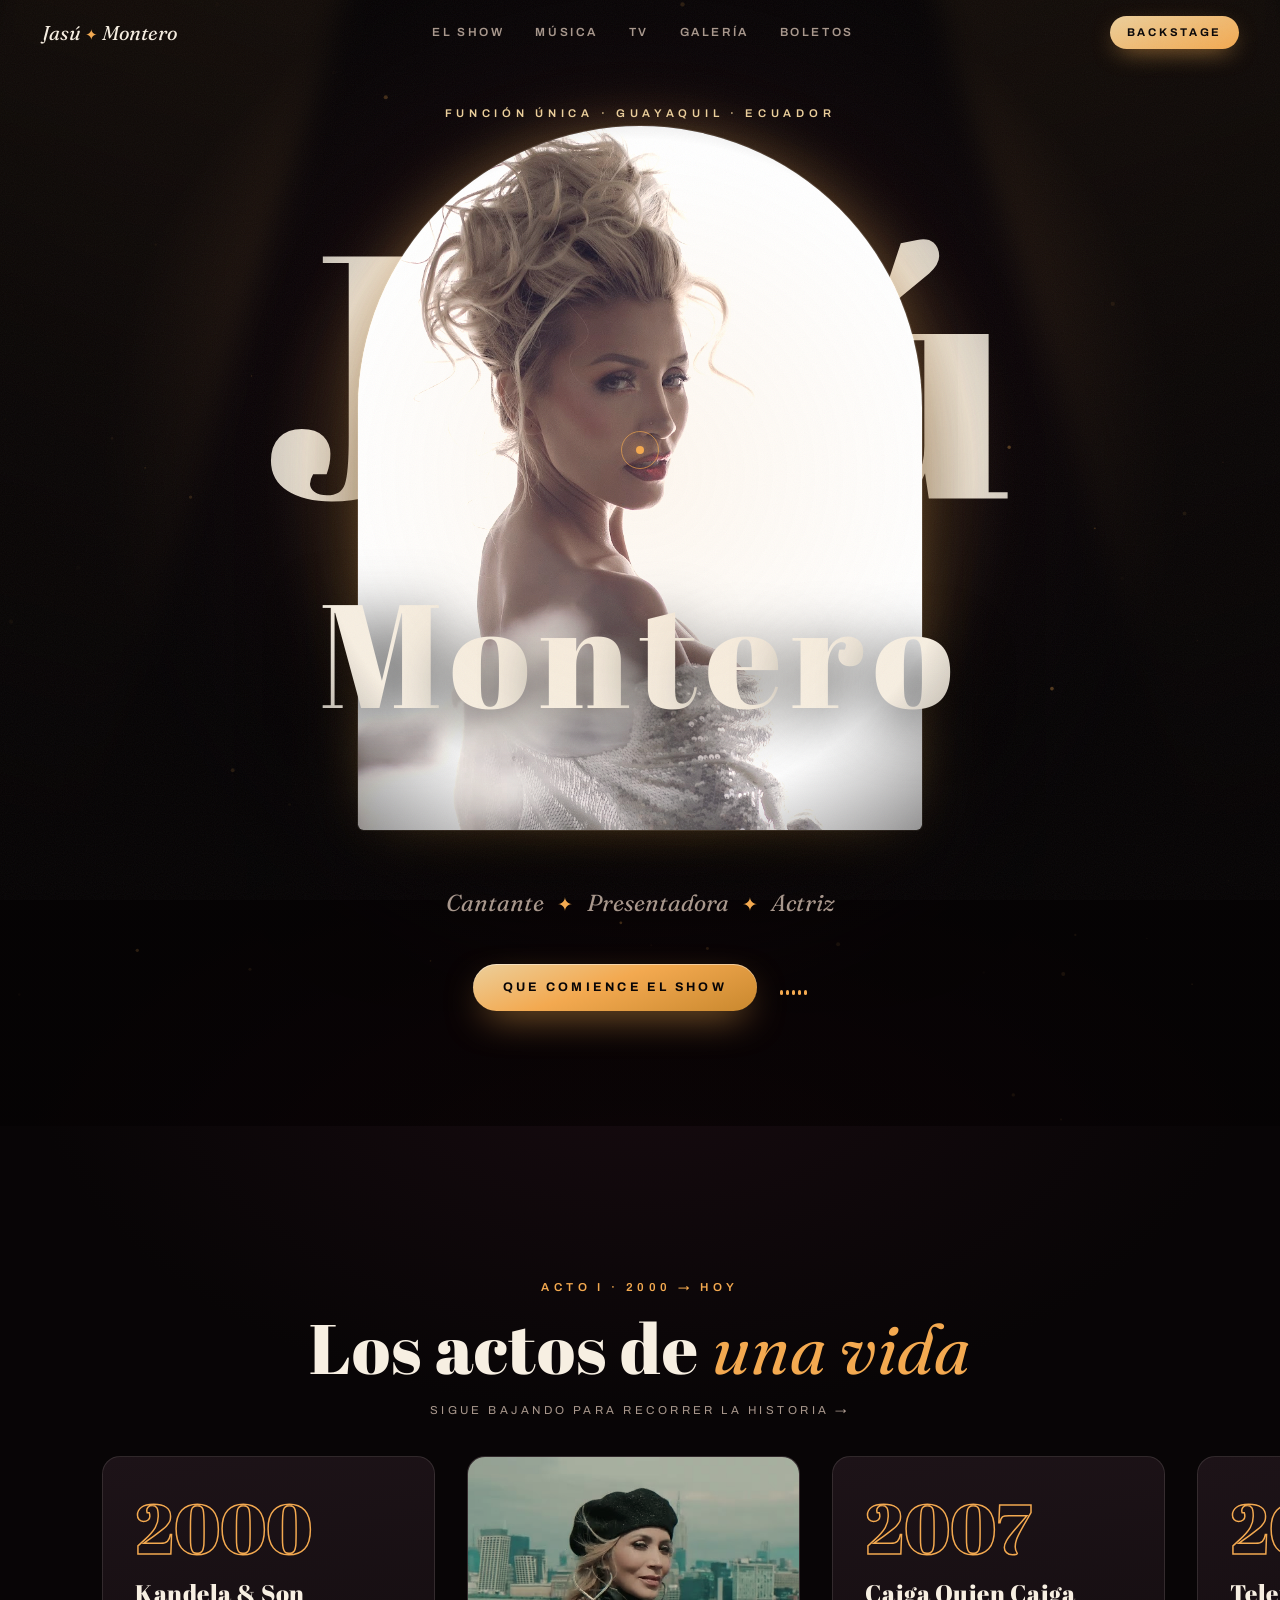
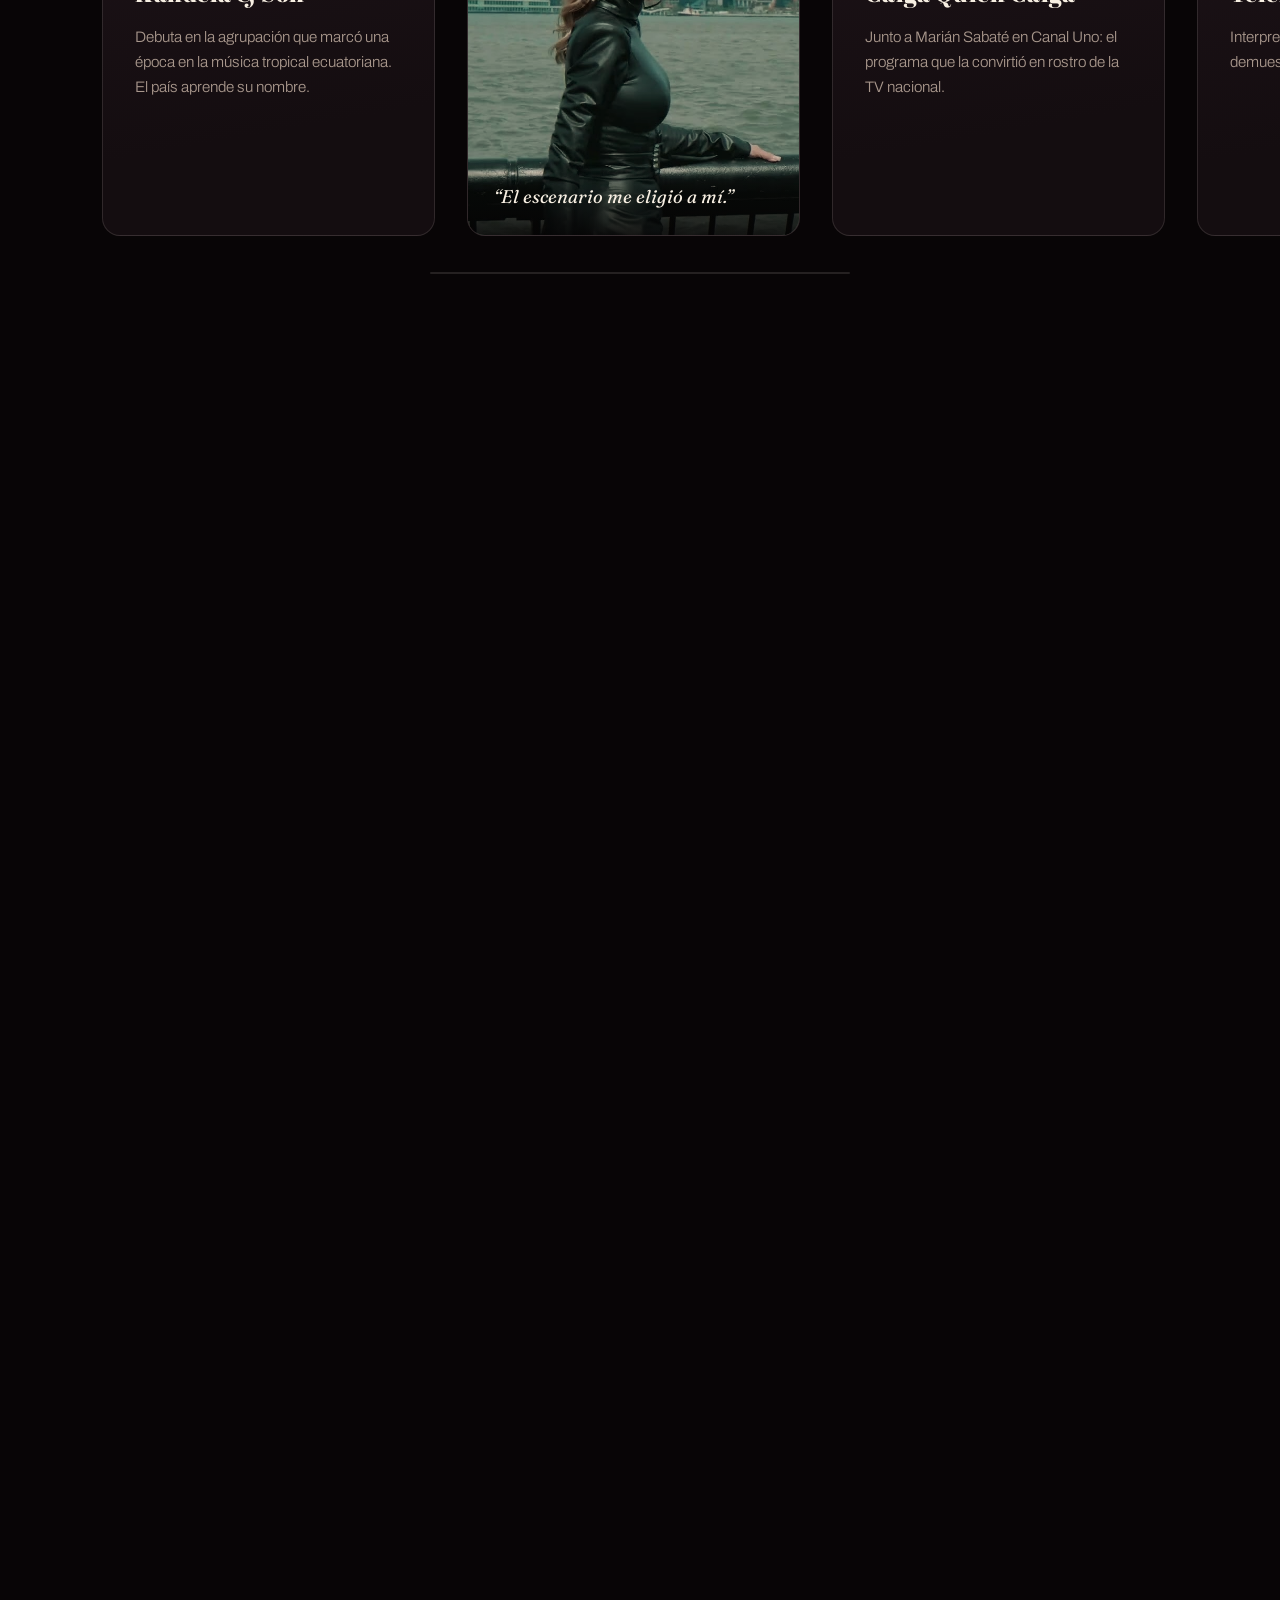
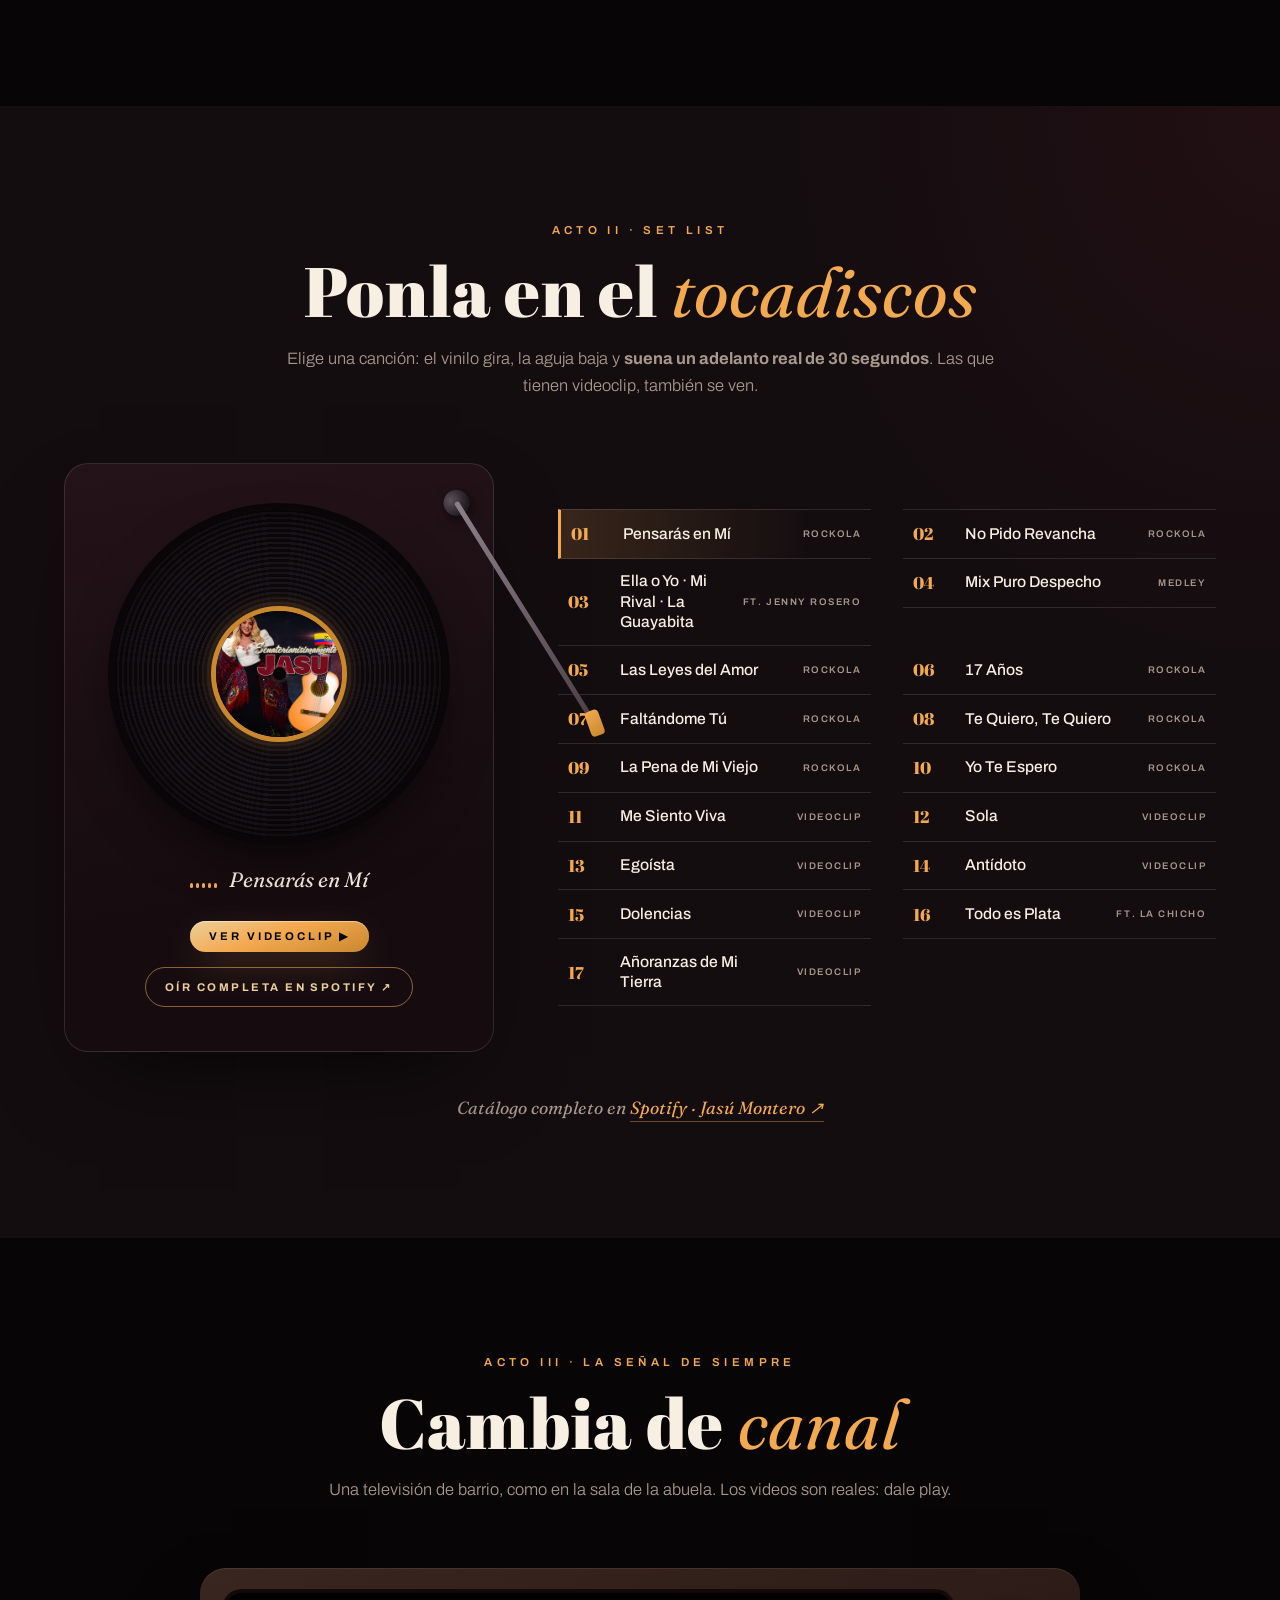
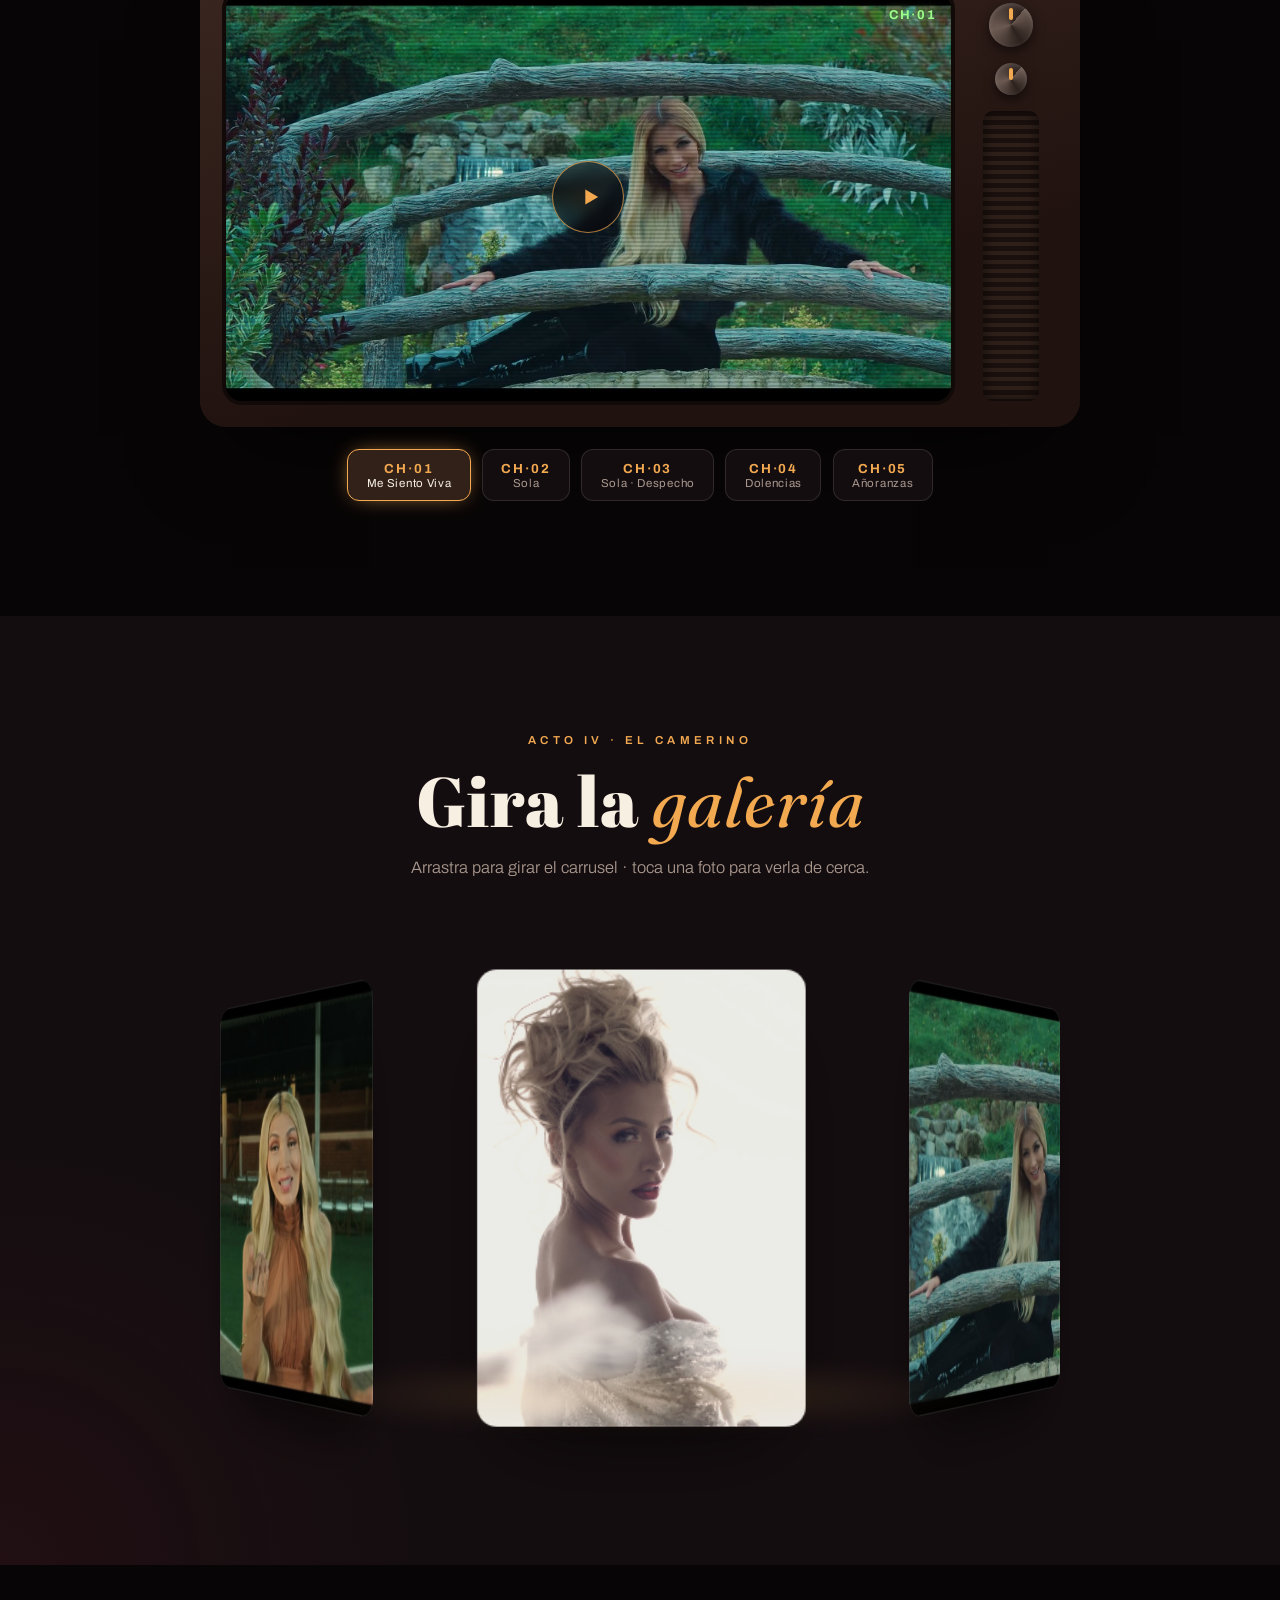
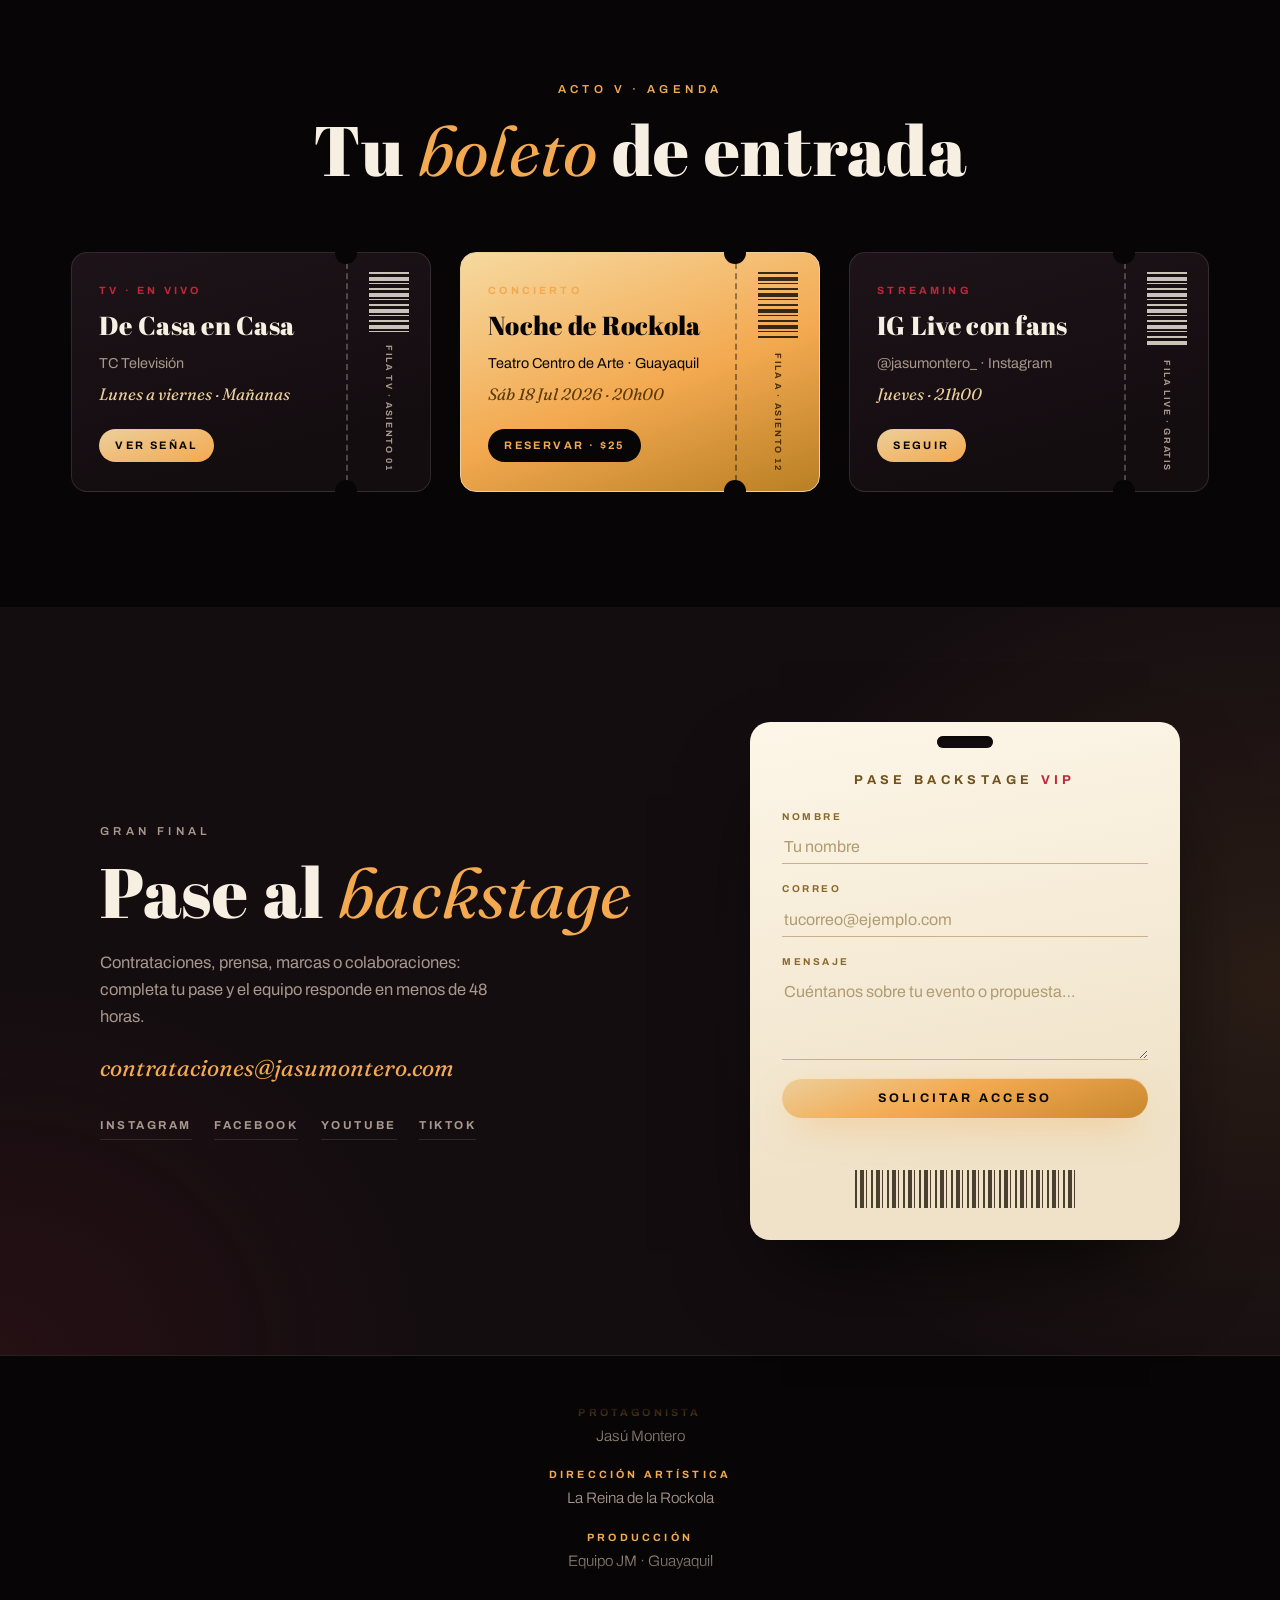
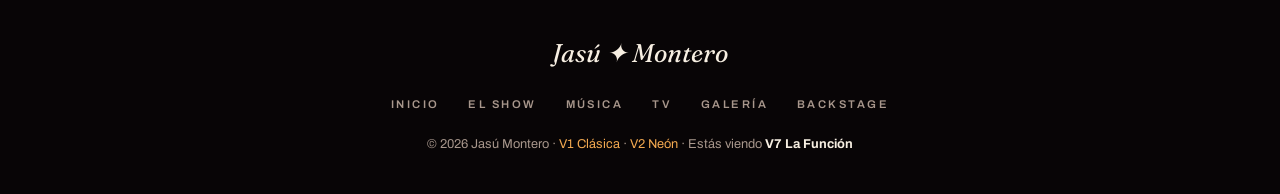
==== commit 0397ce44: "V7: hero más imponente y tornamesa con audio real de Spotify La foto del hero pasa de 30vw a 44vw co" ====
--- a/v7/index.html
+++ b/v7/index.html
@@ -151,30 +151,48 @@
       <header class="sec-head">
         <p class="kicker">Acto II · Set list</p>
         <h2 class="title-xl">Ponla en el <em>tocadiscos</em></h2>
-        <p class="sec-head__sub">Elige una canción: el vinilo gira, la aguja baja y el videoclip queda listo.</p>
+        <p class="sec-head__sub">Elige una canción: el vinilo gira, la aguja baja y <strong>suena un adelanto real de 30 segundos</strong>. Las que tienen videoclip, también se ven.</p>
       </header>
 
       <div class="deck__grid">
         <div class="deck__table" id="turntable">
           <div class="vinyl" id="vinyl">
-            <img class="vinyl__label" id="vinylLabel" src="../assets/img/video-D9d9pfnqhno.jpg" alt="">
+            <img class="vinyl__label" id="vinylLabel" src="../assets/img/cover-5ENSrENQXPd5vJRsTKC2mO.jpg" alt="">
             <span class="vinyl__hole" aria-hidden="true"></span>
           </div>
           <span class="tonearm" id="tonearm" aria-hidden="true"><i></i></span>
-          <p class="deck__nowplaying"><span class="eq" id="deckEq" aria-hidden="true"><span></span><span></span><span></span><span></span><span></span></span> <span id="nowTitle">Me Siento Viva</span></p>
-          <button class="btn-gala btn-gala--sm" id="watchClip" data-magnet>Ver videoclip ▶</button>
-        </div>
-
+          <p class="deck__nowplaying"><span class="eq" id="deckEq" aria-hidden="true"><span></span><span></span><span></span><span></span><span></span></span> <span id="nowTitle">Pensarás en Mí</span></p>
+          <div class="deck__actions">
+            <button class="btn-gala btn-gala--sm" id="watchClip" data-magnet hidden>Ver videoclip ▶</button>
+            <a class="btn-spotify" id="openSpotify" href="https://open.spotify.com/track/5ENSrENQXPd5vJRsTKC2mO" target="_blank" rel="noopener" data-magnet>Oír completa en Spotify ↗</a>
+          </div>
+        </div>
+
+        <!-- Audio: adelantos de 30 s del catálogo público de Spotify (solo demo) -->
         <ol class="setlist" id="setlist">
-          <li><button class="setlist__row is-active" data-video="D9d9pfnqhno" data-cover="../assets/img/video-D9d9pfnqhno.jpg"><b>01</b><span>Me Siento Viva</span><small>Rockola Fina</small></button></li>
-          <li><button class="setlist__row" data-video="3-o8DnsMhy4" data-cover="../assets/img/video-3-o8DnsMhy4.jpg"><b>02</b><span>Sola</span><small>Despecho</small></button></li>
-          <li><button class="setlist__row" data-video="-uuzJPT3FAs" data-cover="../assets/img/video--uuzJPT3FAs.jpg"><b>03</b><span>Egoísta</span><small>Sencillo</small></button></li>
-          <li><button class="setlist__row" data-video="LR_SjZJI3ZE" data-cover="../assets/img/video-LR_SjZJI3ZE.jpg"><b>04</b><span>Antídoto</span><small>Chicha Light</small></button></li>
-          <li><button class="setlist__row" data-video="Hvkt6ABrq0g" data-cover="../assets/img/video-Hvkt6ABrq0g.jpg"><b>05</b><span>Dolencias</span><small>Nativa</small></button></li>
-          <li><button class="setlist__row" data-video="0Na_xJMcoZY" data-cover="../assets/img/video-0Na_xJMcoZY.jpg"><b>06</b><span>Todo es Plata</span><small>ft. La Chicho</small></button></li>
-          <li><button class="setlist__row" data-video="5gxNZZWFoOA" data-cover="../assets/img/video-5gxNZZWFoOA.jpg"><b>07</b><span>Añoranzas de Mi Tierra</span><small>Medley</small></button></li>
+          <li><button class="setlist__row is-active" data-audio="../assets/audio/preview-5ENSrENQXPd5vJRsTKC2mO.mp3" data-spotify="5ENSrENQXPd5vJRsTKC2mO" data-cover="../assets/img/cover-5ENSrENQXPd5vJRsTKC2mO.jpg"><b>01</b><span>Pensarás en Mí</span><small>Rockola</small></button></li>
+          <li><button class="setlist__row" data-audio="../assets/audio/preview-1rrhXsqoV1PThkzeXIDqwC.mp3" data-spotify="1rrhXsqoV1PThkzeXIDqwC" data-cover="../assets/img/cover-1rrhXsqoV1PThkzeXIDqwC.jpg"><b>02</b><span>No Pido Revancha</span><small>Rockola</small></button></li>
+          <li><button class="setlist__row" data-audio="../assets/audio/preview-3gxCRVsxucTW6cRqtmPitv.mp3" data-spotify="3gxCRVsxucTW6cRqtmPitv" data-cover="../assets/img/cover-3gxCRVsxucTW6cRqtmPitv.jpg"><b>03</b><span>Ella o Yo · Mi Rival · La Guayabita</span><small>ft. Jenny Rosero</small></button></li>
+          <li><button class="setlist__row" data-audio="../assets/audio/preview-646jgrttEv6iDk1CYdEQwc.mp3" data-spotify="646jgrttEv6iDk1CYdEQwc" data-cover="../assets/img/cover-646jgrttEv6iDk1CYdEQwc.jpg"><b>04</b><span>Mix Puro Despecho</span><small>Medley</small></button></li>
+          <li><button class="setlist__row" data-audio="../assets/audio/preview-5lbm3JBqY7RzsP1nCIHbTt.mp3" data-spotify="5lbm3JBqY7RzsP1nCIHbTt" data-cover="../assets/img/cover-5lbm3JBqY7RzsP1nCIHbTt.jpg"><b>05</b><span>Las Leyes del Amor</span><small>Rockola</small></button></li>
+          <li><button class="setlist__row" data-audio="../assets/audio/preview-3Vmql8dvAooHyyM9e5IhOz.mp3" data-spotify="3Vmql8dvAooHyyM9e5IhOz" data-cover="../assets/img/cover-3Vmql8dvAooHyyM9e5IhOz.jpg"><b>06</b><span>17 Años</span><small>Rockola</small></button></li>
+          <li><button class="setlist__row" data-audio="../assets/audio/preview-5gxmOB9Da7h5KBkdiJ6qnP.mp3" data-spotify="5gxmOB9Da7h5KBkdiJ6qnP" data-cover="../assets/img/cover-5gxmOB9Da7h5KBkdiJ6qnP.jpg"><b>07</b><span>Faltándome Tú</span><small>Rockola</small></button></li>
+          <li><button class="setlist__row" data-audio="../assets/audio/preview-4vXv7IL3TFHIUBAyX0VLAs.mp3" data-spotify="4vXv7IL3TFHIUBAyX0VLAs" data-cover="../assets/img/cover-4vXv7IL3TFHIUBAyX0VLAs.jpg"><b>08</b><span>Te Quiero, Te Quiero</span><small>Rockola</small></button></li>
+          <li><button class="setlist__row" data-audio="../assets/audio/preview-7vYjZiM6zJnZ8QVIsdT60y.mp3" data-spotify="7vYjZiM6zJnZ8QVIsdT60y" data-cover="../assets/img/cover-7vYjZiM6zJnZ8QVIsdT60y.jpg"><b>09</b><span>La Pena de Mi Viejo</span><small>Rockola</small></button></li>
+          <li><button class="setlist__row" data-audio="../assets/audio/preview-28wF7ECVL7RbqwxLyugJZh.mp3" data-spotify="28wF7ECVL7RbqwxLyugJZh" data-cover="../assets/img/cover-28wF7ECVL7RbqwxLyugJZh.jpg"><b>10</b><span>Yo Te Espero</span><small>Rockola</small></button></li>
+          <li><button class="setlist__row" data-video="D9d9pfnqhno" data-cover="../assets/img/video-D9d9pfnqhno.jpg"><b>11</b><span>Me Siento Viva</span><small>Videoclip</small></button></li>
+          <li><button class="setlist__row" data-video="3-o8DnsMhy4" data-cover="../assets/img/video-3-o8DnsMhy4.jpg"><b>12</b><span>Sola</span><small>Videoclip</small></button></li>
+          <li><button class="setlist__row" data-video="-uuzJPT3FAs" data-cover="../assets/img/video--uuzJPT3FAs.jpg"><b>13</b><span>Egoísta</span><small>Videoclip</small></button></li>
+          <li><button class="setlist__row" data-video="LR_SjZJI3ZE" data-cover="../assets/img/video-LR_SjZJI3ZE.jpg"><b>14</b><span>Antídoto</span><small>Videoclip</small></button></li>
+          <li><button class="setlist__row" data-video="Hvkt6ABrq0g" data-cover="../assets/img/video-Hvkt6ABrq0g.jpg"><b>15</b><span>Dolencias</span><small>Videoclip</small></button></li>
+          <li><button class="setlist__row" data-video="0Na_xJMcoZY" data-cover="../assets/img/video-0Na_xJMcoZY.jpg"><b>16</b><span>Todo es Plata</span><small>ft. La Chicho</small></button></li>
+          <li><button class="setlist__row" data-video="5gxNZZWFoOA" data-cover="../assets/img/video-5gxNZZWFoOA.jpg"><b>17</b><span>Añoranzas de Mi Tierra</span><small>Videoclip</small></button></li>
         </ol>
       </div>
+
+      <p class="deck__spotify-cta">Catálogo completo en
+        <a href="https://open.spotify.com/artist/5JsuwL8y8HYp6xwAgBlFYM" target="_blank" rel="noopener">Spotify · Jasú Montero ↗</a>
+      </p>
     </section>
 
     <!-- ════════ ACTO III · LA TV ════════ -->
--- a/v7/style.css
+++ b/v7/style.css
@@ -447,11 +447,11 @@
   grid-area: 1 / 1;
   font-family: var(--display);
   font-weight: 400;
-  font-size: clamp(7rem, 23vw, 19rem);
+  font-size: clamp(8rem, 27vw, 23rem);
   line-height: .8;
   color: var(--marfil);
   z-index: 1;
-  transform: translateY(-34%);
+  transform: translateY(-40%);
   letter-spacing: .02em;
 }
 
@@ -459,15 +459,15 @@
   grid-area: 1 / 1;
   position: relative;
   z-index: 2;
-  width: clamp(240px, 30vw, 380px);
+  width: clamp(310px, 44vw, 600px);
 }
 
 .hero__halo {
   position: absolute;
-  inset: -16%;
+  inset: -14%;
   border-radius: 50%;
-  background: radial-gradient(circle, color-mix(in srgb, var(--ambar) 34%, transparent), transparent 65%);
-  filter: blur(8px);
+  background: radial-gradient(circle, color-mix(in srgb, var(--ambar) 42%, transparent), transparent 66%);
+  filter: blur(10px);
   z-index: -1;
 }
 
@@ -475,25 +475,26 @@
   width: 100%;
   aspect-ratio: 4 / 5;
   object-fit: cover;
-  object-position: 50% 12%;
-  border-radius: 999px 999px 18px 18px;
+  object-position: 50% 10%;
+  border-radius: 999px 999px 20px 20px;
   box-shadow:
     0 0 0 1px var(--line),
-    0 50px 110px -30px rgba(0, 0, 0, .9);
-  filter: sepia(.18) contrast(1.04);
+    0 0 70px -18px color-mix(in srgb, var(--ambar) 55%, transparent),
+    0 60px 130px -32px rgba(0, 0, 0, .95);
+  filter: sepia(.14) contrast(1.05);
 }
 
 .hero__front {
   grid-area: 1 / 1;
   font-family: var(--display);
   font-weight: 400;
-  font-size: clamp(3.2rem, 10.5vw, 8.6rem);
+  font-size: clamp(3.4rem, 11.5vw, 9.6rem);
   line-height: .9;
   letter-spacing: .06em;
   color: var(--marfil);
-  text-shadow: 0 12px 60px rgba(0, 0, 0, .75);
+  text-shadow: 0 12px 60px rgba(0, 0, 0, .8);
   z-index: 3;
-  transform: translateY(118%);
+  transform: translateY(132%);
   pointer-events: none;
 }
 
@@ -541,10 +542,10 @@
   z-index: 4;
   pointer-events: none;
   background:
-    radial-gradient(circle clamp(220px, 30vw, 420px) at var(--sx, 50%) var(--sy, 42%),
-      color-mix(in srgb, var(--ambar) 10%, transparent), transparent 70%),
-    radial-gradient(circle clamp(260px, 34vw, 470px) at var(--sx, 50%) var(--sy, 42%),
-      transparent 0 58%, rgba(5, 3, 4, .78) 100%);
+    radial-gradient(circle clamp(260px, 36vw, 520px) at var(--sx, 50%) var(--sy, 42%),
+      color-mix(in srgb, var(--ambar) 9%, transparent), transparent 70%),
+    radial-gradient(circle clamp(320px, 42vw, 600px) at var(--sx, 50%) var(--sy, 42%),
+      transparent 0 62%, rgba(5, 3, 4, .72) 100%);
   transition: opacity .6s;
 }
 
@@ -689,9 +690,9 @@
 
 .deck__grid {
   display: grid;
-  grid-template-columns: minmax(320px, 1fr) 1fr;
-  gap: clamp(2.5rem, 6vw, 5rem);
-  max-width: 1100px;
+  grid-template-columns: minmax(300px, 430px) 1fr;
+  gap: clamp(2.2rem, 5vw, 4rem);
+  max-width: 1180px;
   margin: 0 auto;
   align-items: center;
 }
@@ -800,28 +801,78 @@
   font-family: var(--serif);
   font-style: italic;
   font-size: 1.3rem;
-}
-
-/* ── Set list ── */
-.setlist { list-style: none; }
+  text-align: center;
+}
+
+.deck__actions {
+  display: flex;
+  flex-wrap: wrap;
+  justify-content: center;
+  align-items: center;
+  gap: .9rem;
+}
+
+.btn-spotify {
+  display: inline-block;
+  font-size: .7rem;
+  font-weight: 700;
+  letter-spacing: .22em;
+  text-transform: uppercase;
+  color: var(--oro-suave);
+  border: 1px solid color-mix(in srgb, var(--ambar) 55%, transparent);
+  border-radius: 999px;
+  padding: .85em 1.7em;
+  cursor: pointer;
+  transition: background .3s, color .3s, border-color .3s;
+  will-change: transform;
+}
+
+.btn-spotify:hover { background: var(--ambar); color: var(--negro); border-color: var(--ambar); }
+
+.deck__spotify-cta {
+  text-align: center;
+  margin: 2.6rem auto 0;
+  font-family: var(--serif);
+  font-style: italic;
+  font-size: 1.1rem;
+  color: var(--humo);
+}
+
+.deck__spotify-cta a {
+  color: var(--ambar);
+  border-bottom: 1px solid color-mix(in srgb, var(--ambar) 40%, transparent);
+  padding-bottom: .15em;
+  transition: border-color .3s;
+}
+
+.deck__spotify-cta a:hover { border-color: var(--ambar); }
+
+/* ── Set list (2 columnas, 17 pistas) ── */
+.setlist {
+  list-style: none;
+  display: grid;
+  grid-template-columns: 1fr 1fr;
+  column-gap: 2rem;
+  align-content: start;
+}
 
 .setlist__row {
   width: 100%;
   display: grid;
-  grid-template-columns: 3rem 1fr auto;
+  grid-template-columns: 2.4rem 1fr auto;
   align-items: center;
-  gap: 1.2rem;
+  gap: .9rem;
   background: none;
   border: none;
   border-bottom: 1px solid var(--line);
   color: var(--marfil);
   text-align: left;
-  padding: 1.05rem .8rem;
+  padding: .78rem .6rem;
   cursor: pointer;
   transition: background .3s, padding-left .3s var(--ease);
 }
 
-.setlist li:first-child .setlist__row { border-top: 1px solid var(--line); }
+.setlist li:nth-child(-n+2) .setlist__row { border-top: 1px solid var(--line); }
 
 .setlist__row:hover { background: color-mix(in srgb, var(--ambar) 7%, transparent); padding-left: 1.4rem; }
 
@@ -833,18 +884,19 @@
 .setlist__row b {
   font-family: var(--display);
   font-weight: 400;
-  font-size: 1.25rem;
+  font-size: 1.05rem;
   color: var(--ambar);
 }
 
-.setlist__row span { font-size: 1.12rem; font-weight: 500; }
+.setlist__row span { font-size: .98rem; font-weight: 500; line-height: 1.3; }
 
 .setlist__row small {
-  font-size: .68rem;
+  font-size: .6rem;
   font-weight: 600;
-  letter-spacing: .22em;
+  letter-spacing: .16em;
   text-transform: uppercase;
   color: var(--humo);
+  white-space: nowrap;
 }
 
 /* ── ACTO III · TV retro ───────────────────────────────────────── */
@@ -1526,8 +1578,13 @@
   .ring { width: 170px; height: 240px; }
   .ring__item { transform: rotateY(calc(var(--i) * 45deg)) translateZ(250px); }
 
-  .hero__back { font-size: 26vw; }
-  .hero__front { font-size: 12vw; }
+  .hero__back { font-size: 32vw; }
+  .hero__front { font-size: 14vw; }
+  .hero__figure { width: min(82vw, 470px); }
+
+  .setlist { grid-template-columns: 1fr; }
+  .setlist li:nth-child(-n+2) .setlist__row { border-top: none; }
+  .setlist li:first-child .setlist__row { border-top: 1px solid var(--line); }
 }
 
 @media (max-width: 520px) {
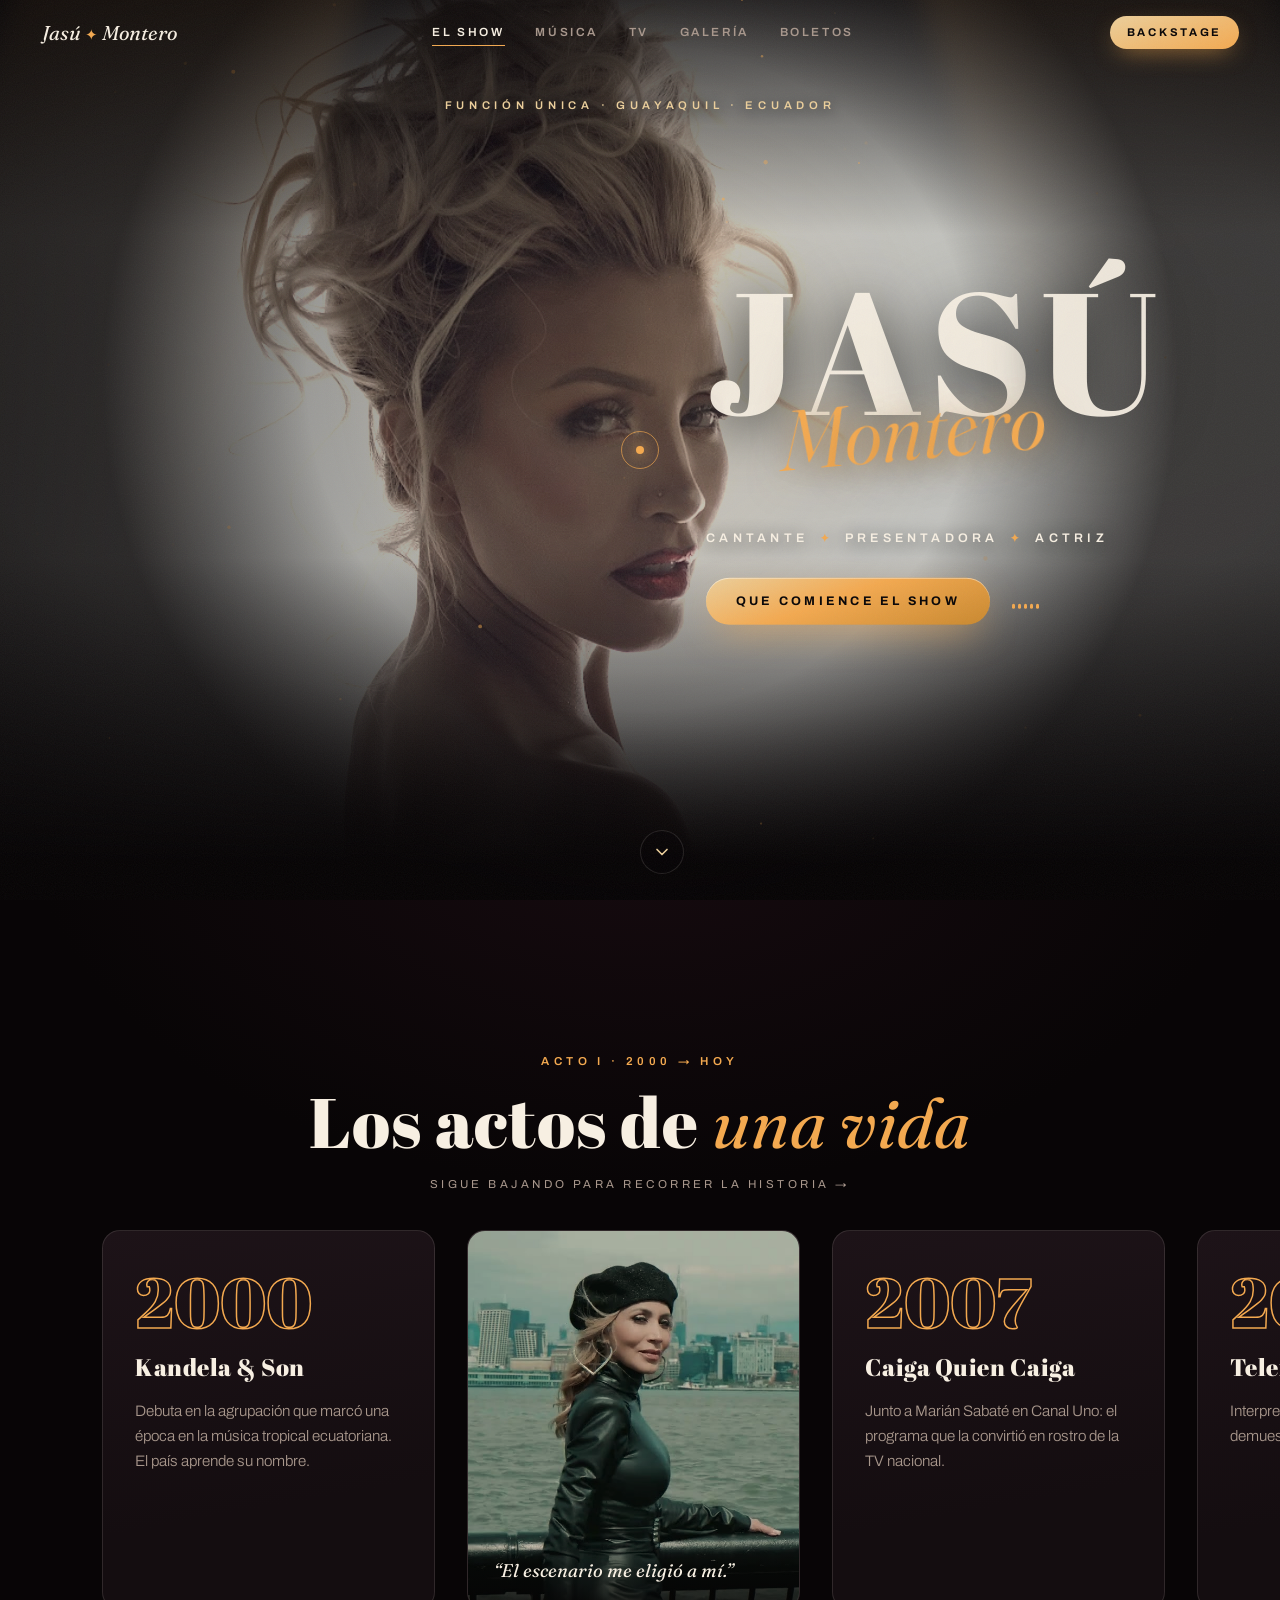
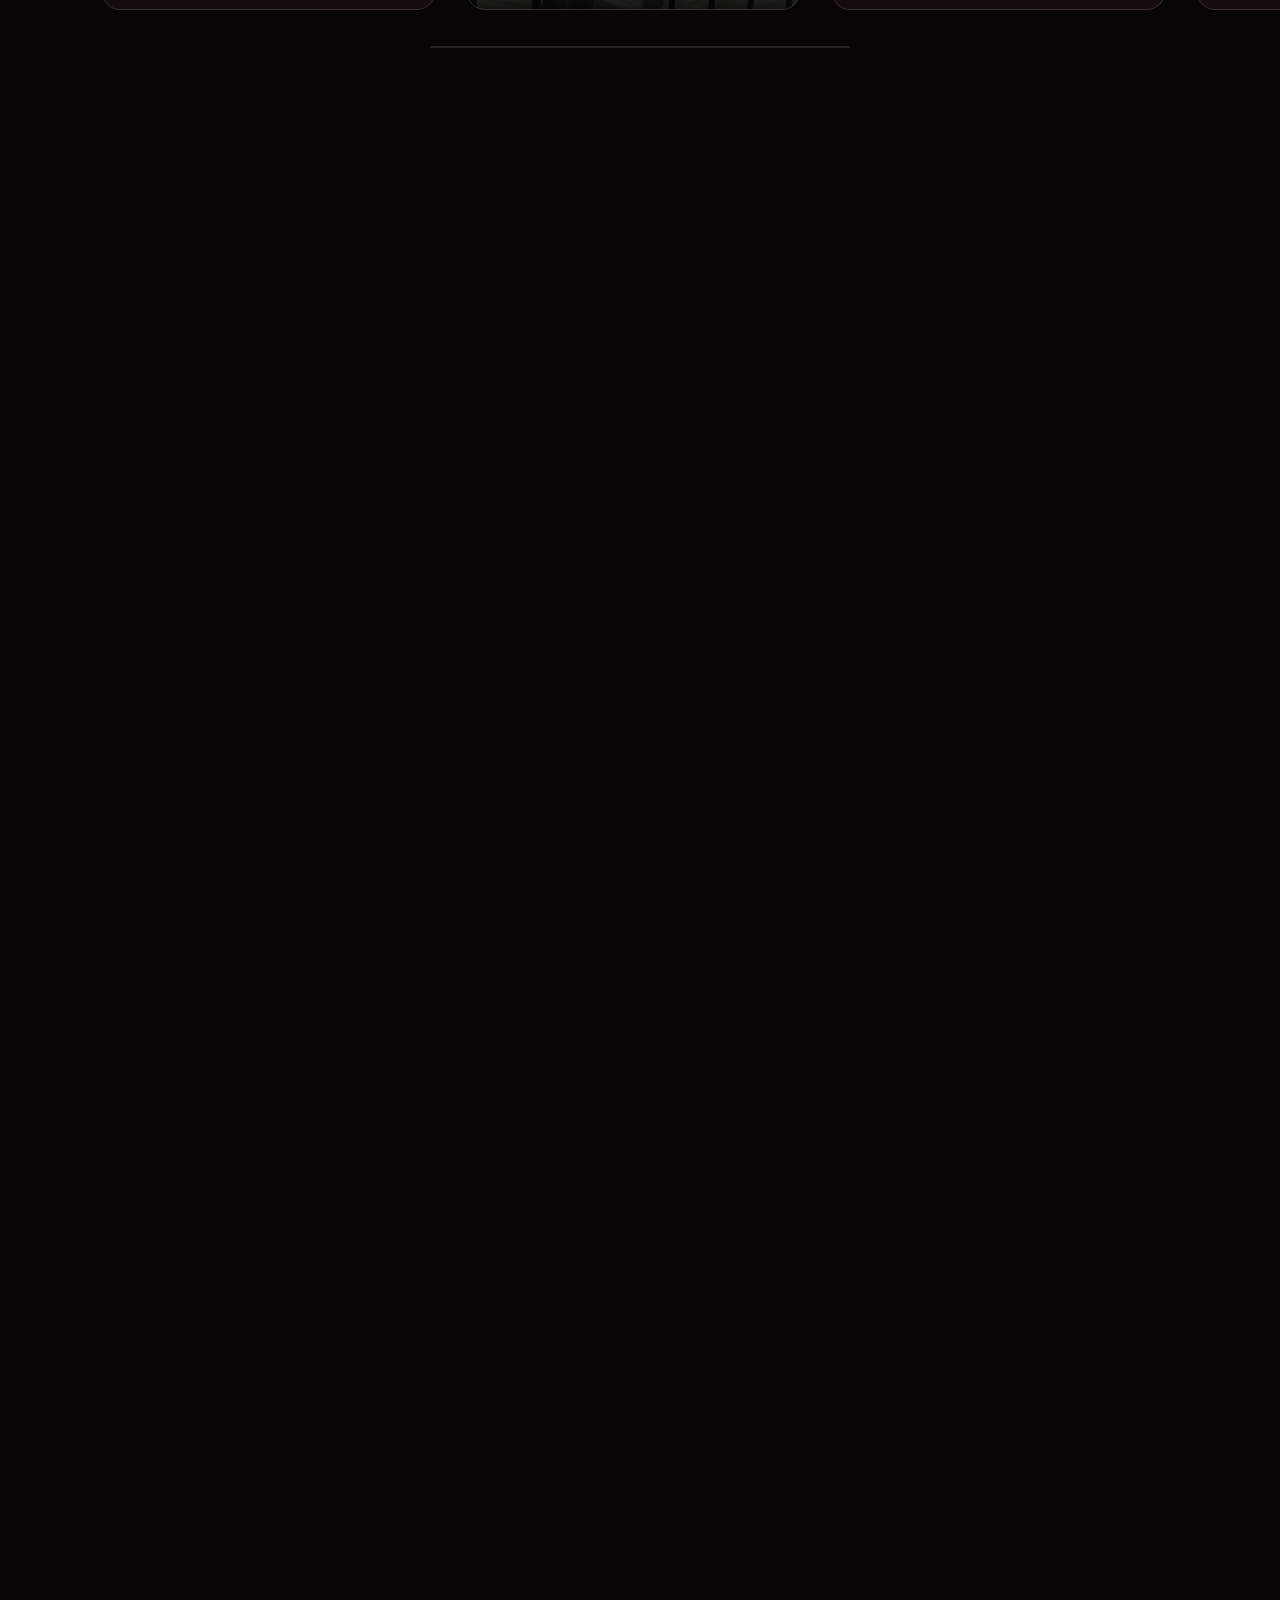
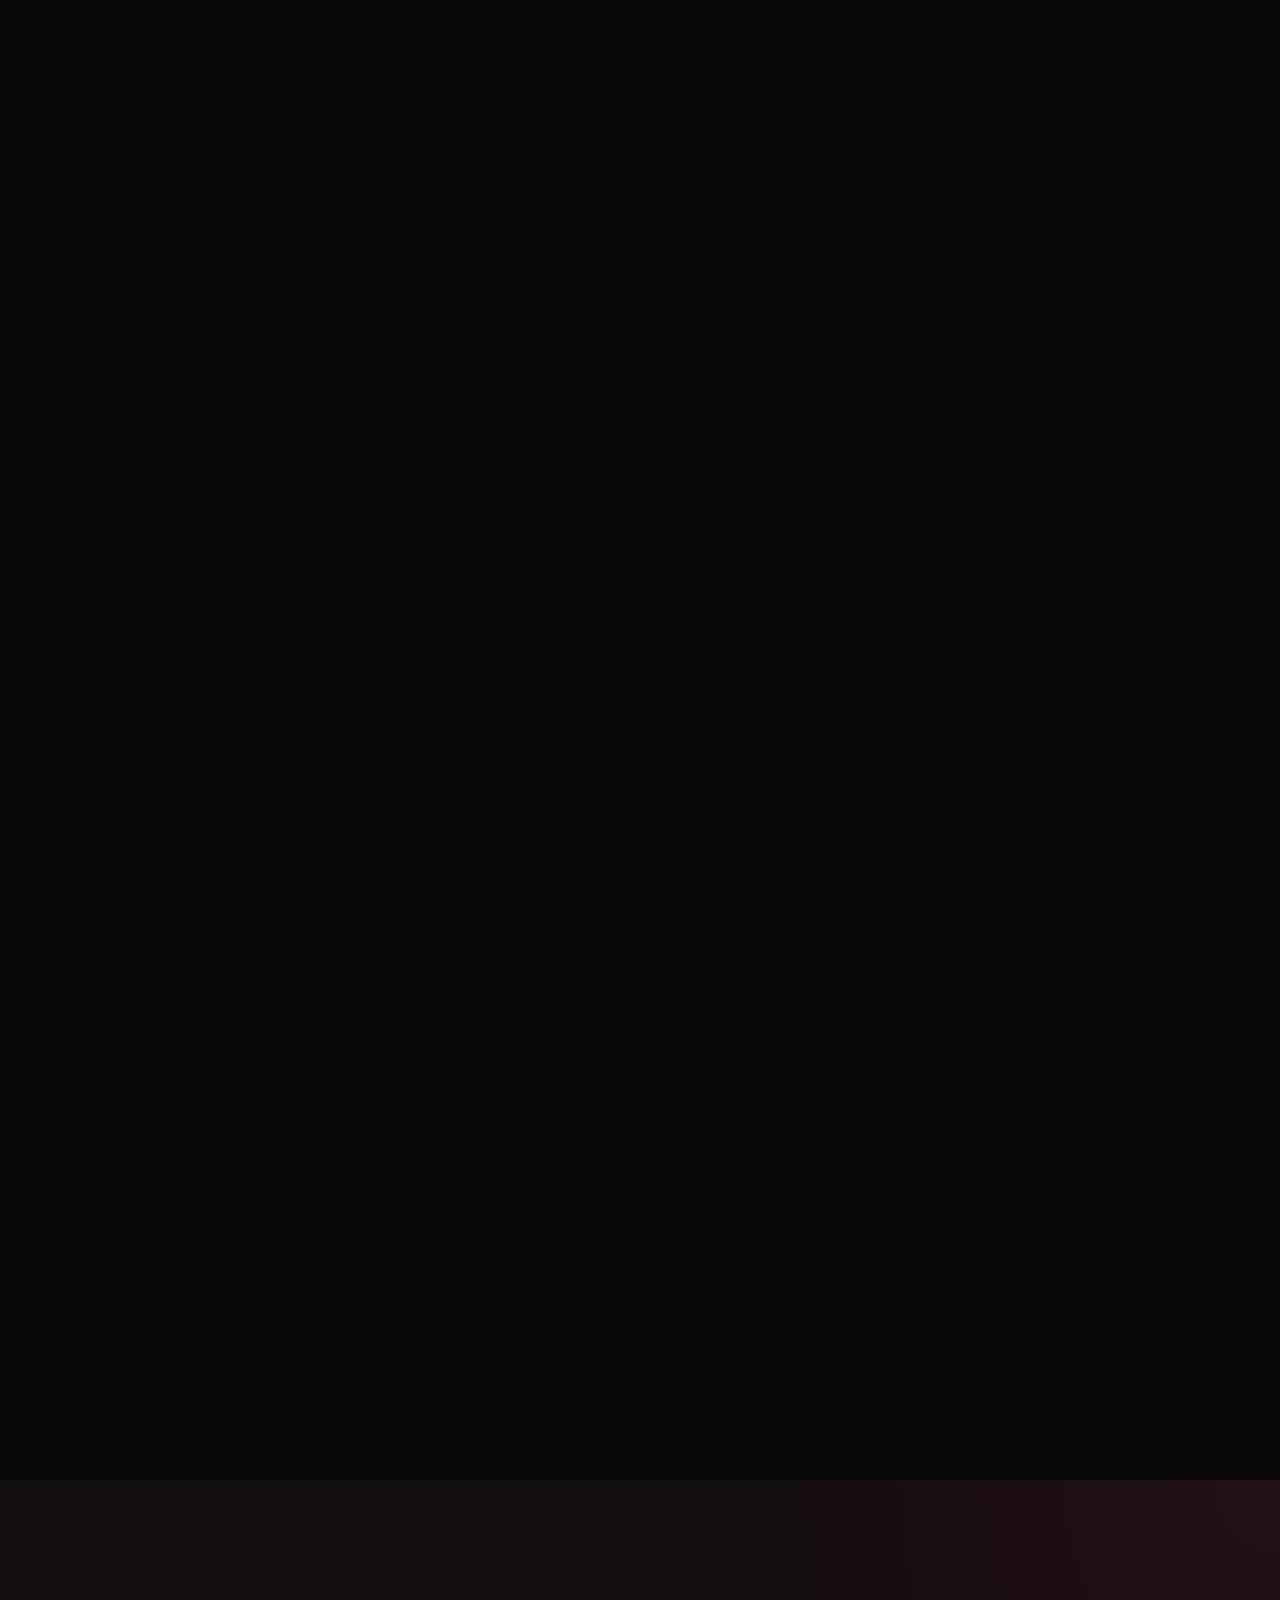
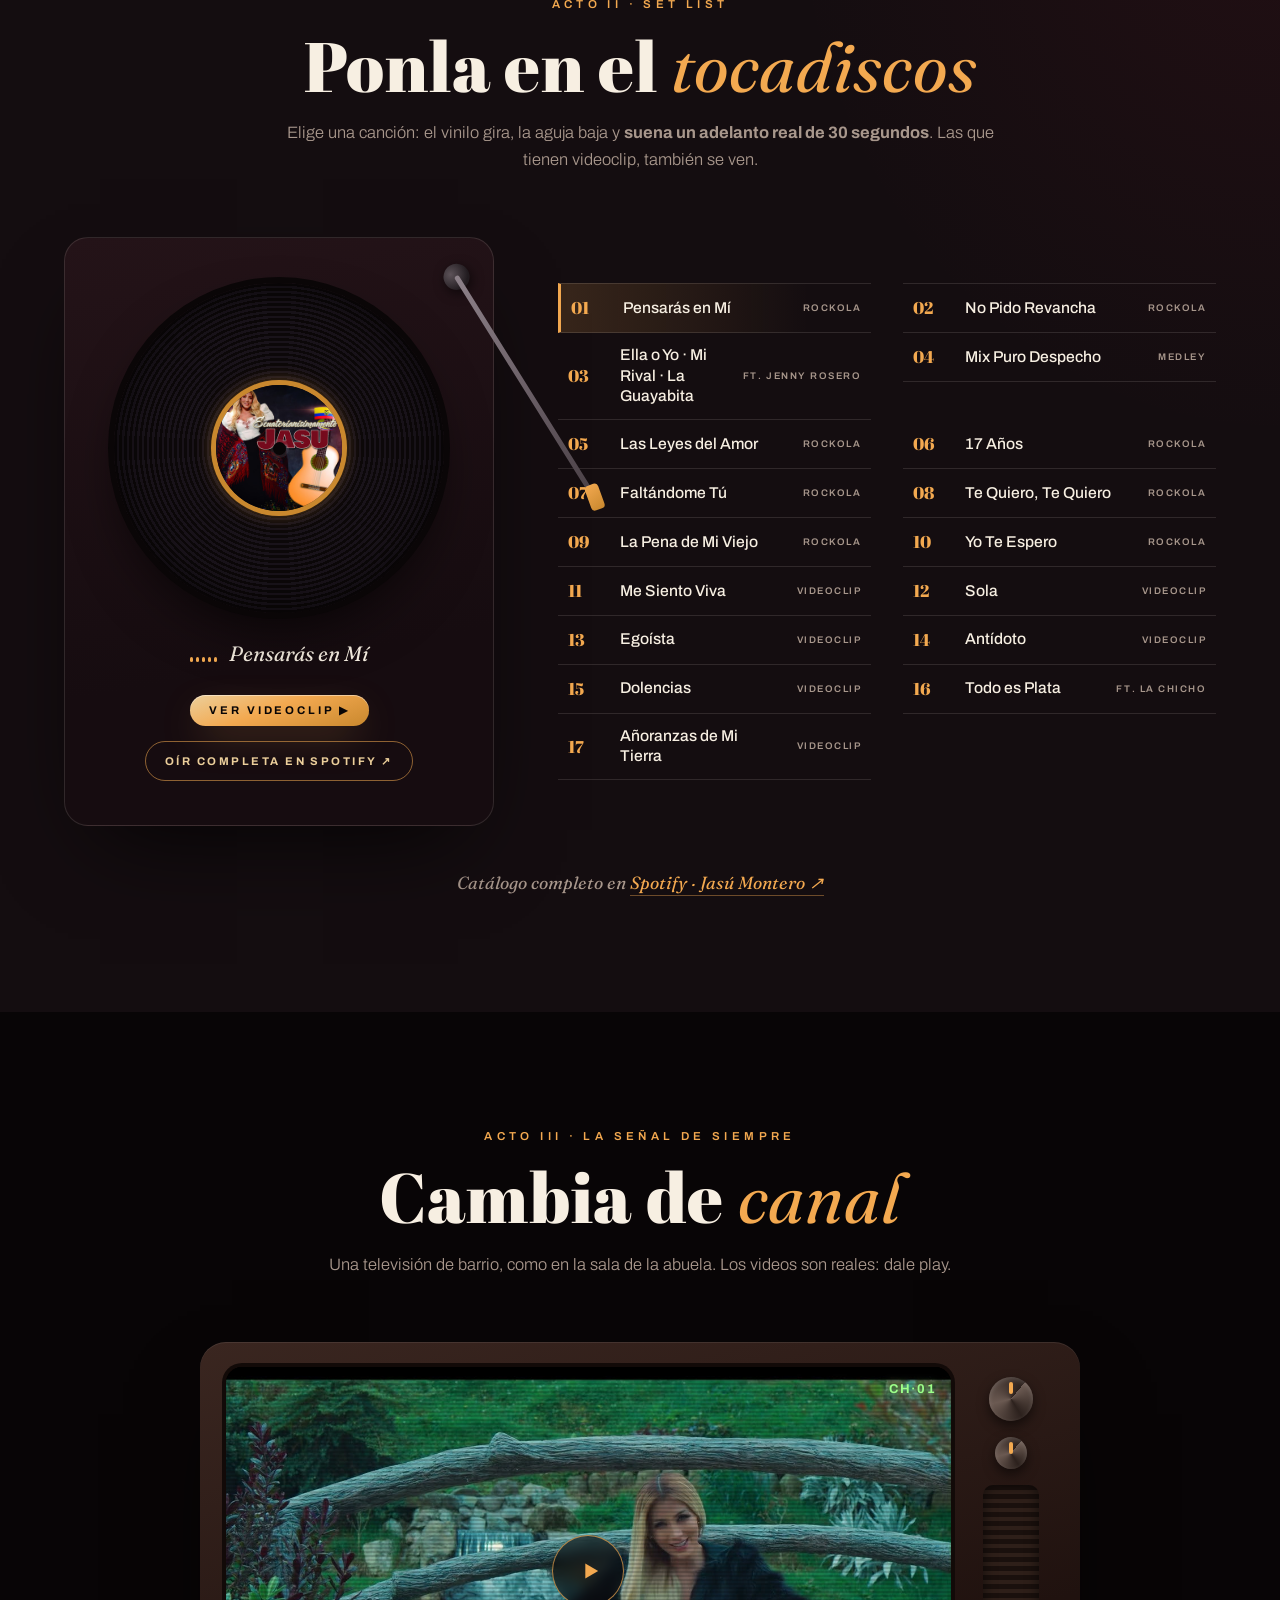
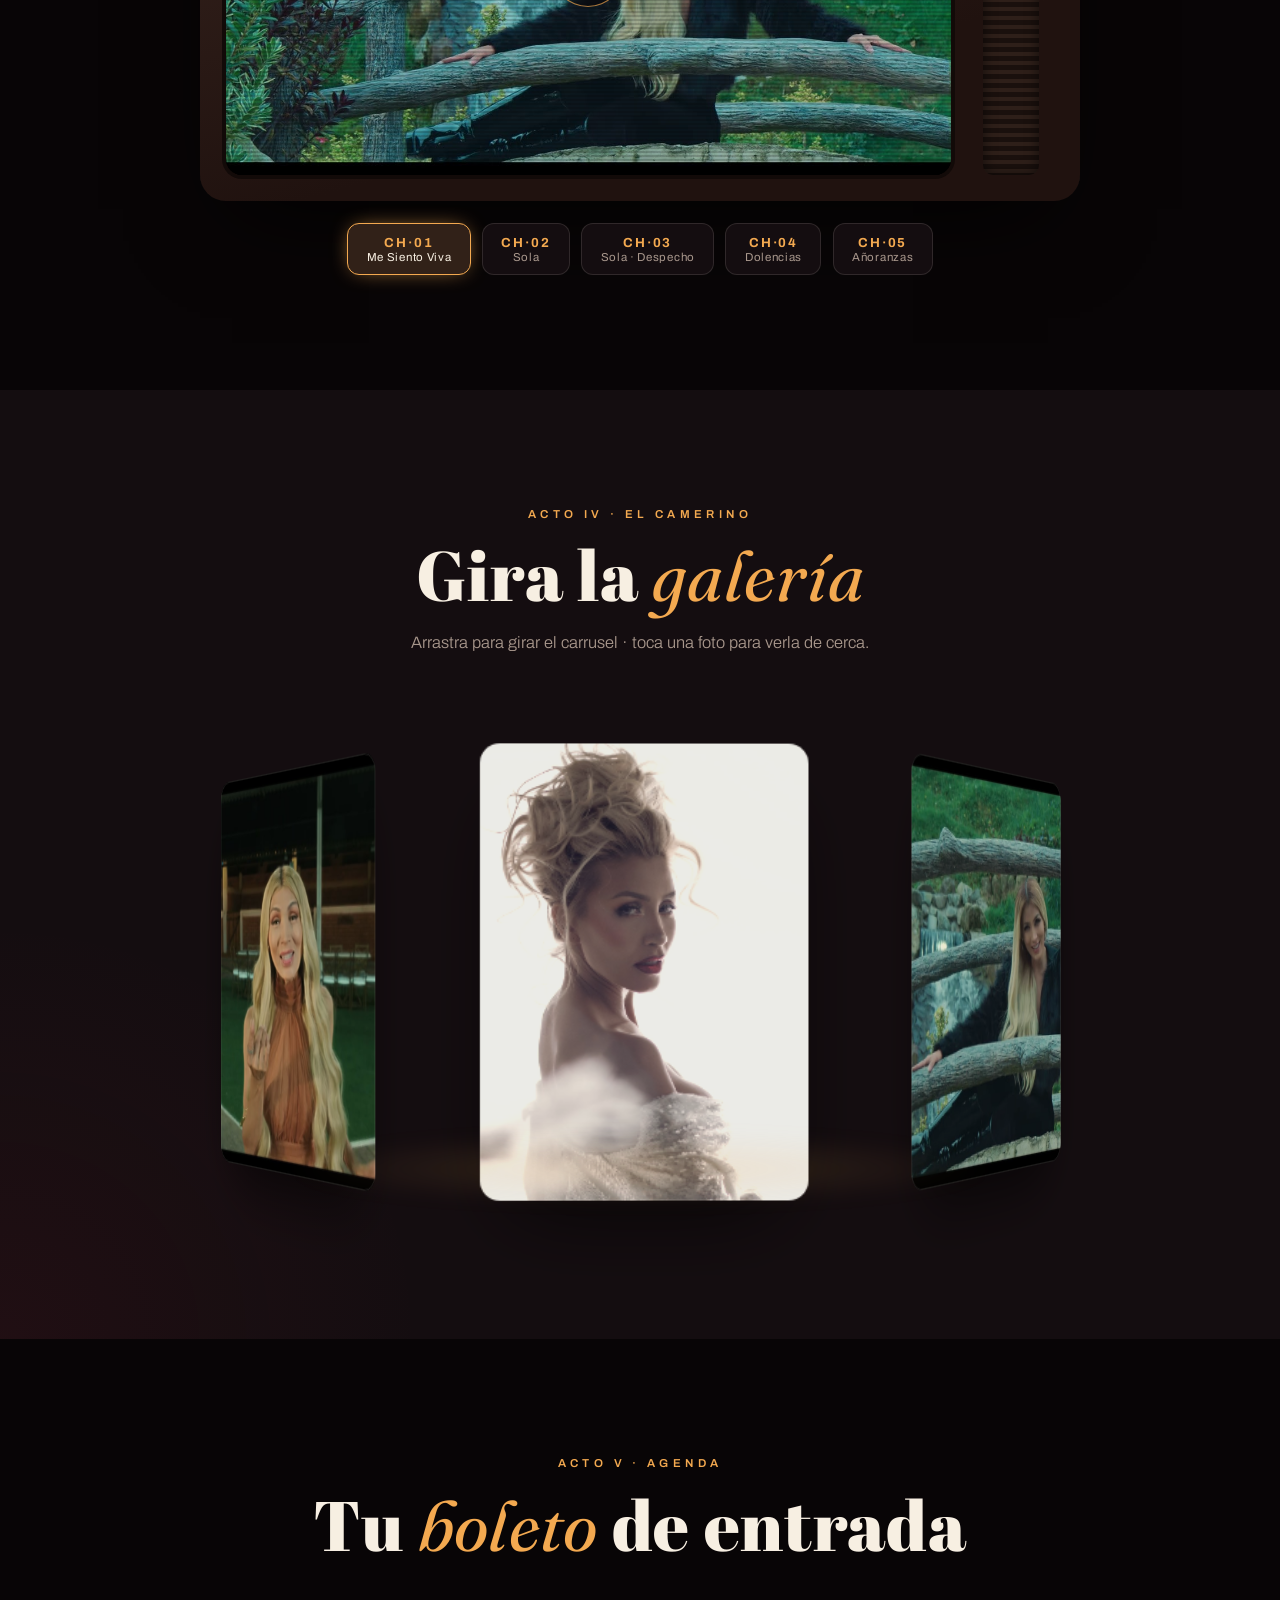
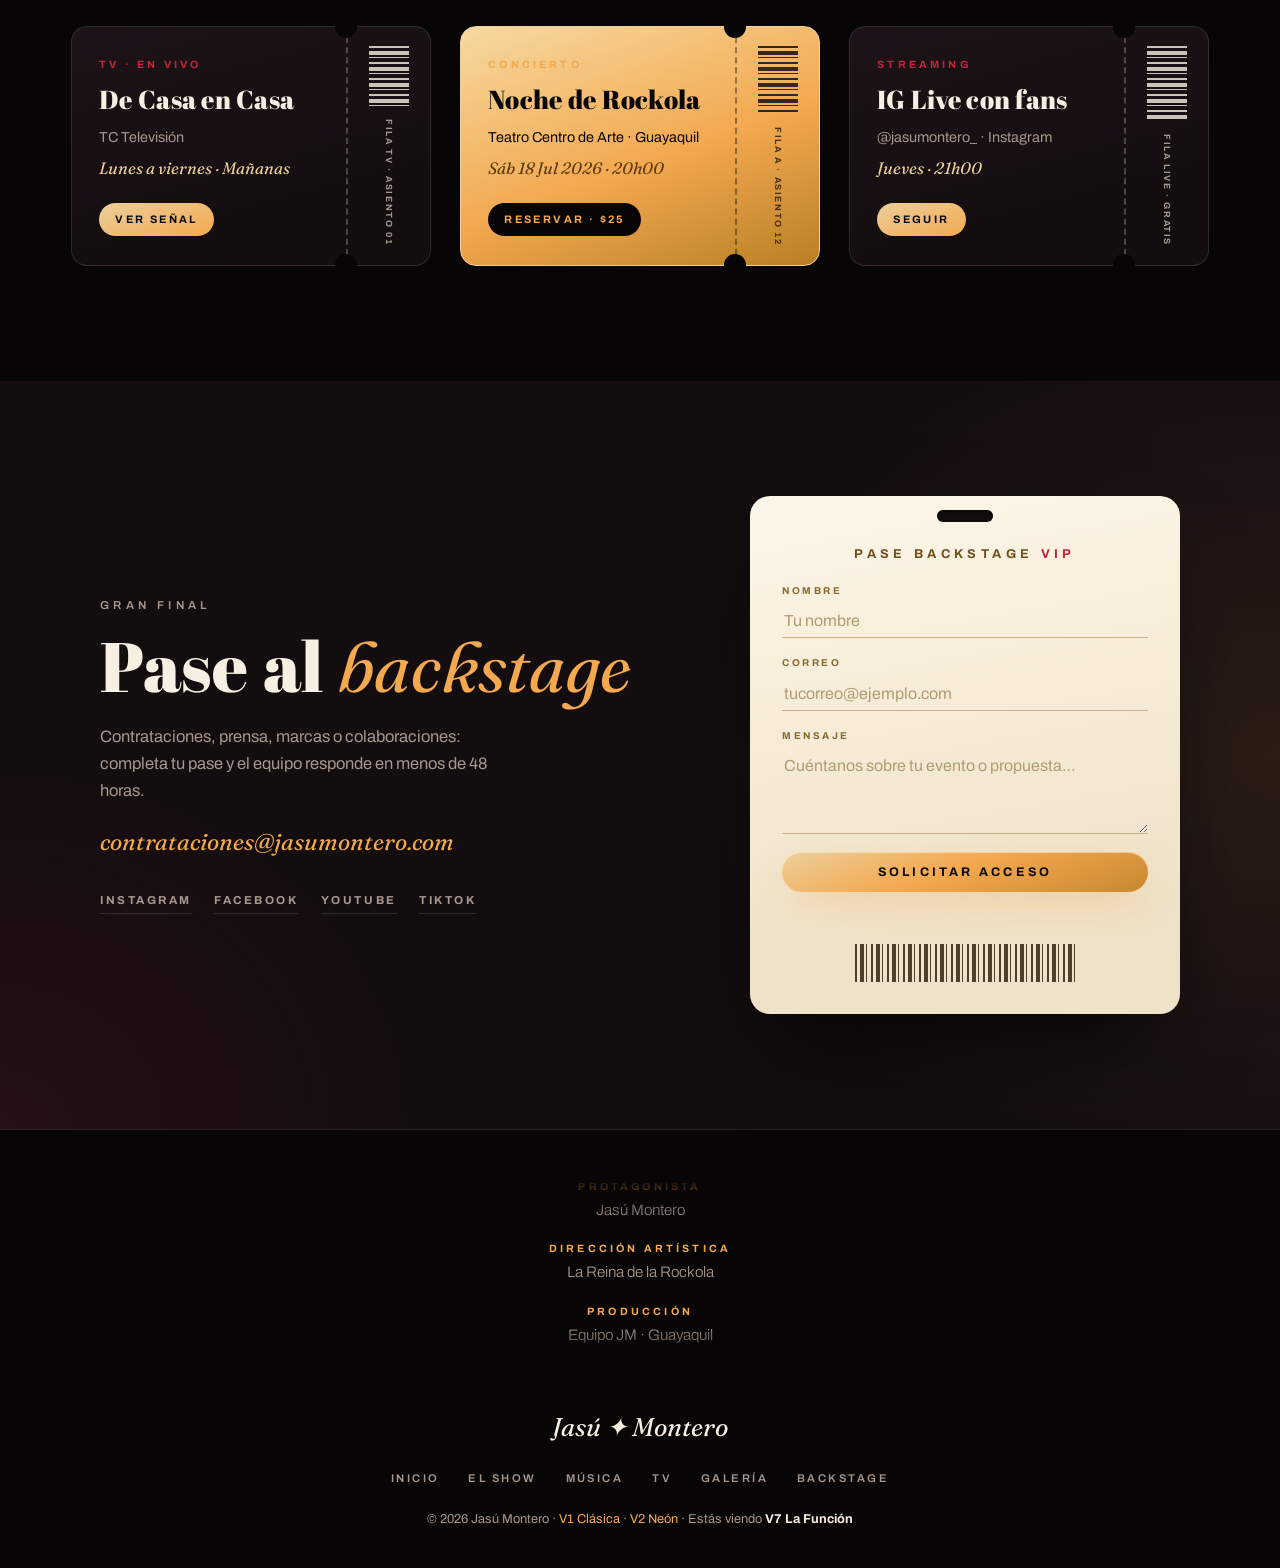
==== commit 4486be3b: "V7: hero a sangre completa estilo cartel de banda La foto cubre todo el hero de borde a borde con tr" ====
--- a/v7/index.html
+++ b/v7/index.html
@@ -55,33 +55,33 @@
 
     <!-- ════════ ACTO 0 · ESCENARIO ════════ -->
     <section class="hero" id="inicio">
+      <!-- Foto a sangre completa (REEMPLAZAR por foto oficial de escenario) -->
+      <div class="hero__bg" aria-hidden="true">
+        <img src="../assets/img/jasu-retrato.jpg" alt="" fetchpriority="high">
+      </div>
+
       <canvas class="hero__dust" id="dust" aria-hidden="true"></canvas>
       <span class="hero__beam hero__beam--l" aria-hidden="true"></span>
       <span class="hero__beam hero__beam--r" aria-hidden="true"></span>
 
-      <p class="hero__kicker reveal-letters" id="heroKicker">Función única · Guayaquil · Ecuador</p>
-
-      <div class="hero__stage">
-        <h1 class="hero__back" id="titleBack" aria-label="Jasú">Jasú</h1>
-
-        <figure class="hero__figure">
-          <span class="hero__halo" aria-hidden="true"></span>
-          <!-- REEMPLAZAR: foto oficial de Jasú -->
-          <img src="../assets/img/jasu-retrato.jpg" alt="Jasú Montero en escena" fetchpriority="high">
-        </figure>
-
-        <h1 class="hero__front" id="titleFront" aria-label="Montero">Montero</h1>
-      </div>
-
-      <p class="hero__roles">Cantante <i>✦</i> Presentadora <i>✦</i> Actriz</p>
-
-      <div class="hero__cta">
-        <a href="#actos" class="btn-gala" data-magnet>Que comience el show</a>
-        <div class="eq is-on" aria-hidden="true"><span></span><span></span><span></span><span></span><span></span></div>
+      <p class="hero__kicker">Función única · Guayaquil · Ecuador</p>
+
+      <div class="hero__name">
+        <h1 class="hero__caps" id="titleBack" aria-label="Jasú">Jasú</h1>
+        <p class="hero__script" id="titleFront" aria-label="Montero">Montero</p>
+        <p class="hero__roles">Cantante <i>✦</i> Presentadora <i>✦</i> Actriz</p>
+        <div class="hero__cta">
+          <a href="#actos" class="btn-gala" data-magnet>Que comience el show</a>
+          <div class="eq is-on" aria-hidden="true"><span></span><span></span><span></span><span></span><span></span></div>
+        </div>
       </div>
 
       <!-- Oscuridad con agujero de reflector que sigue al cursor -->
       <div class="hero__spot" id="heroSpot" aria-hidden="true"></div>
+
+      <a class="hero__down" href="#actos" aria-label="Bajar al show">
+        <svg viewBox="0 0 24 24" fill="none" stroke="currentColor" stroke-width="2" stroke-linecap="round" stroke-linejoin="round"><path d="M6 9l6 6 6-6"/></svg>
+      </a>
     </section>
 
     <!-- ════════ ACTO I · LA CARRERA (tira horizontal fijada) ════════ -->
--- a/v7/style.css
+++ b/v7/style.css
@@ -372,18 +372,37 @@
 
 /* ── HERO · El escenario ───────────────────────────────────────── */
 .hero {
+  position: relative;
   min-height: 100svh;
-  display: flex;
-  flex-direction: column;
-  align-items: center;
-  justify-content: center;
-  gap: 1.2rem;
-  text-align: center;
-  padding-top: 6.5rem;
+  padding: 0;
   overflow: hidden;
+  background: var(--negro);
+}
+
+/* Foto a sangre completa con tratamiento de tarima */
+.hero__bg {
+  position: absolute;
+  inset: 0;
+  z-index: 0;
+}
+
+.hero__bg img {
+  width: 100%;
+  height: 100%;
+  object-fit: cover;
+  object-position: 36% 12%;
+  filter: sepia(.3) brightness(.74) contrast(1.08) saturate(.9);
+}
+
+.hero__bg::after {
+  content: "";
+  position: absolute;
+  inset: 0;
   background:
-    radial-gradient(90% 60% at 50% 108%, rgba(192, 39, 59, .12), transparent 60%),
-    radial-gradient(70% 55% at 50% 30%, #16090d, var(--negro) 75%);
+    linear-gradient(to bottom, rgba(8, 5, 6, .78) 0%, transparent 26%),
+    linear-gradient(to top, var(--negro) 4%, transparent 38%),
+    linear-gradient(100deg, rgba(8, 5, 6, .5), transparent 45%),
+    radial-gradient(120% 90% at 50% 40%, transparent 45%, rgba(8, 5, 6, .88) 100%);
 }
 
 .hero__dust {
@@ -425,77 +444,82 @@
 }
 
 .hero__kicker {
-  position: relative;
+  position: absolute;
+  top: 6rem;
+  left: 50%;
+  transform: translateX(-50%);
   z-index: 6;
   font-size: .7rem;
   font-weight: 600;
   letter-spacing: .42em;
   text-transform: uppercase;
   color: var(--oro-suave);
-}
-
-/* Sandwich tipográfico: JASÚ detrás · foto · MONTERO delante */
-.hero__stage {
-  position: relative;
-  z-index: 2;
+  white-space: nowrap;
+  text-shadow: 0 2px 14px rgba(0, 0, 0, .9);
+}
+
+/* Bloque del nombre montado sobre la foto (estilo cartel de banda) */
+.hero__name {
+  position: absolute;
+  z-index: 6;
+  right: clamp(1.5rem, 9vw, 11rem);
+  top: 50%;
+  transform: translateY(-50%);
+  display: flex;
+  flex-direction: column;
+  align-items: flex-start;
+}
+
+.hero__caps {
+  font-family: var(--display);
+  font-weight: 400;
+  font-size: clamp(4.6rem, 13.5vw, 12rem);
+  line-height: .85;
+  letter-spacing: .04em;
+  text-transform: uppercase;
+  color: color-mix(in srgb, var(--marfil) 94%, transparent);
+  text-shadow: 0 10px 60px rgba(0, 0, 0, .85);
+}
+
+.hero__script {
+  font-family: var(--serif);
+  font-style: italic;
+  font-weight: 350;
+  font-size: clamp(2.4rem, 6.6vw, 5.6rem);
+  line-height: 1;
+  color: var(--ambar);
+  text-shadow:
+    0 0 34px color-mix(in srgb, var(--ambar) 65%, transparent),
+    0 8px 40px rgba(0, 0, 0, .7);
+  transform: rotate(-5deg) translateY(-.42em);
+  margin-left: .9em;
+}
+
+/* Flecha para bajar */
+.hero__down {
+  position: absolute;
+  left: 50%;
+  bottom: 1.6rem;
+  z-index: 6;
+  width: 44px;
+  height: 44px;
   display: grid;
   place-items: center;
-  margin-top: -1rem;
-}
-
-.hero__back {
-  grid-area: 1 / 1;
-  font-family: var(--display);
-  font-weight: 400;
-  font-size: clamp(8rem, 27vw, 23rem);
-  line-height: .8;
-  color: var(--marfil);
-  z-index: 1;
-  transform: translateY(-40%);
-  letter-spacing: .02em;
-}
-
-.hero__figure {
-  grid-area: 1 / 1;
-  position: relative;
-  z-index: 2;
-  width: clamp(310px, 44vw, 600px);
-}
-
-.hero__halo {
-  position: absolute;
-  inset: -14%;
+  color: var(--oro-suave);
+  border: 1px solid var(--line);
   border-radius: 50%;
-  background: radial-gradient(circle, color-mix(in srgb, var(--ambar) 42%, transparent), transparent 66%);
-  filter: blur(10px);
-  z-index: -1;
-}
-
-.hero__figure img {
-  width: 100%;
-  aspect-ratio: 4 / 5;
-  object-fit: cover;
-  object-position: 50% 10%;
-  border-radius: 999px 999px 20px 20px;
-  box-shadow:
-    0 0 0 1px var(--line),
-    0 0 70px -18px color-mix(in srgb, var(--ambar) 55%, transparent),
-    0 60px 130px -32px rgba(0, 0, 0, .95);
-  filter: sepia(.14) contrast(1.05);
-}
-
-.hero__front {
-  grid-area: 1 / 1;
-  font-family: var(--display);
-  font-weight: 400;
-  font-size: clamp(3.4rem, 11.5vw, 9.6rem);
-  line-height: .9;
-  letter-spacing: .06em;
-  color: var(--marfil);
-  text-shadow: 0 12px 60px rgba(0, 0, 0, .8);
-  z-index: 3;
-  transform: translateY(132%);
-  pointer-events: none;
+  background: color-mix(in srgb, var(--negro) 35%, transparent);
+  animation: bob 2.2s ease-in-out infinite;
+  transition: background .3s, color .3s;
+}
+
+.hero__down svg { width: 20px; height: 20px; }
+
+.hero__down:hover { background: var(--ambar); color: var(--negro); }
+
+@keyframes bob {
+  0%, 100% { transform: translateX(-50%) translateY(0); }
+  50%      { transform: translateX(-50%) translateY(8px); }
 }
 
 /* Letras del split-text */
@@ -515,24 +539,22 @@
 }
 
 .hero__roles {
-  position: relative;
-  z-index: 6;
-  font-family: var(--serif);
-  font-style: italic;
-  font-size: clamp(1.05rem, 2.4vw, 1.45rem);
-  color: var(--humo);
-  margin-top: 2.2rem;
-}
-
-.hero__roles i { color: var(--ambar); font-style: normal; font-size: .8em; margin: 0 .45em; }
+  font-size: .78rem;
+  font-weight: 600;
+  letter-spacing: .34em;
+  text-transform: uppercase;
+  color: var(--marfil);
+  margin-top: 1.3rem;
+  text-shadow: 0 3px 18px rgba(0, 0, 0, .9);
+}
+
+.hero__roles i { color: var(--ambar); font-style: normal; font-size: .9em; margin: 0 .4em; }
 
 .hero__cta {
-  position: relative;
-  z-index: 6;
   display: flex;
   align-items: center;
   gap: 1.4rem;
-  margin-top: 1.4rem;
+  margin-top: 1.8rem;
 }
 
 /* Oscuridad + reflector que sigue al cursor */
@@ -1578,9 +1600,23 @@
   .ring { width: 170px; height: 240px; }
   .ring__item { transform: rotateY(calc(var(--i) * 45deg)) translateZ(250px); }
 
-  .hero__back { font-size: 32vw; }
-  .hero__front { font-size: 14vw; }
-  .hero__figure { width: min(82vw, 470px); }
+  .hero__bg img { object-position: 50% 8%; }
+  .hero__bg::after {
+    background:
+      linear-gradient(to bottom, rgba(8, 5, 6, .8), transparent 24%),
+      linear-gradient(to top, var(--negro) 16%, rgba(8, 5, 6, .5) 50%, transparent 74%),
+      radial-gradient(140% 100% at 50% 30%, transparent 40%, rgba(8, 5, 6, .8) 100%);
+  }
+  .hero__name {
+    right: auto;
+    left: 1.4rem;
+    top: auto;
+    bottom: 5.4rem;
+    transform: none;
+  }
+  .hero__caps { font-size: 20vw; }
+  .hero__script { font-size: 10.5vw; }
+  .hero__kicker { top: 5.6rem; font-size: .58rem; letter-spacing: .3em; }
 
   .setlist { grid-template-columns: 1fr; }
   .setlist li:nth-child(-n+2) .setlist__row { border-top: none; }
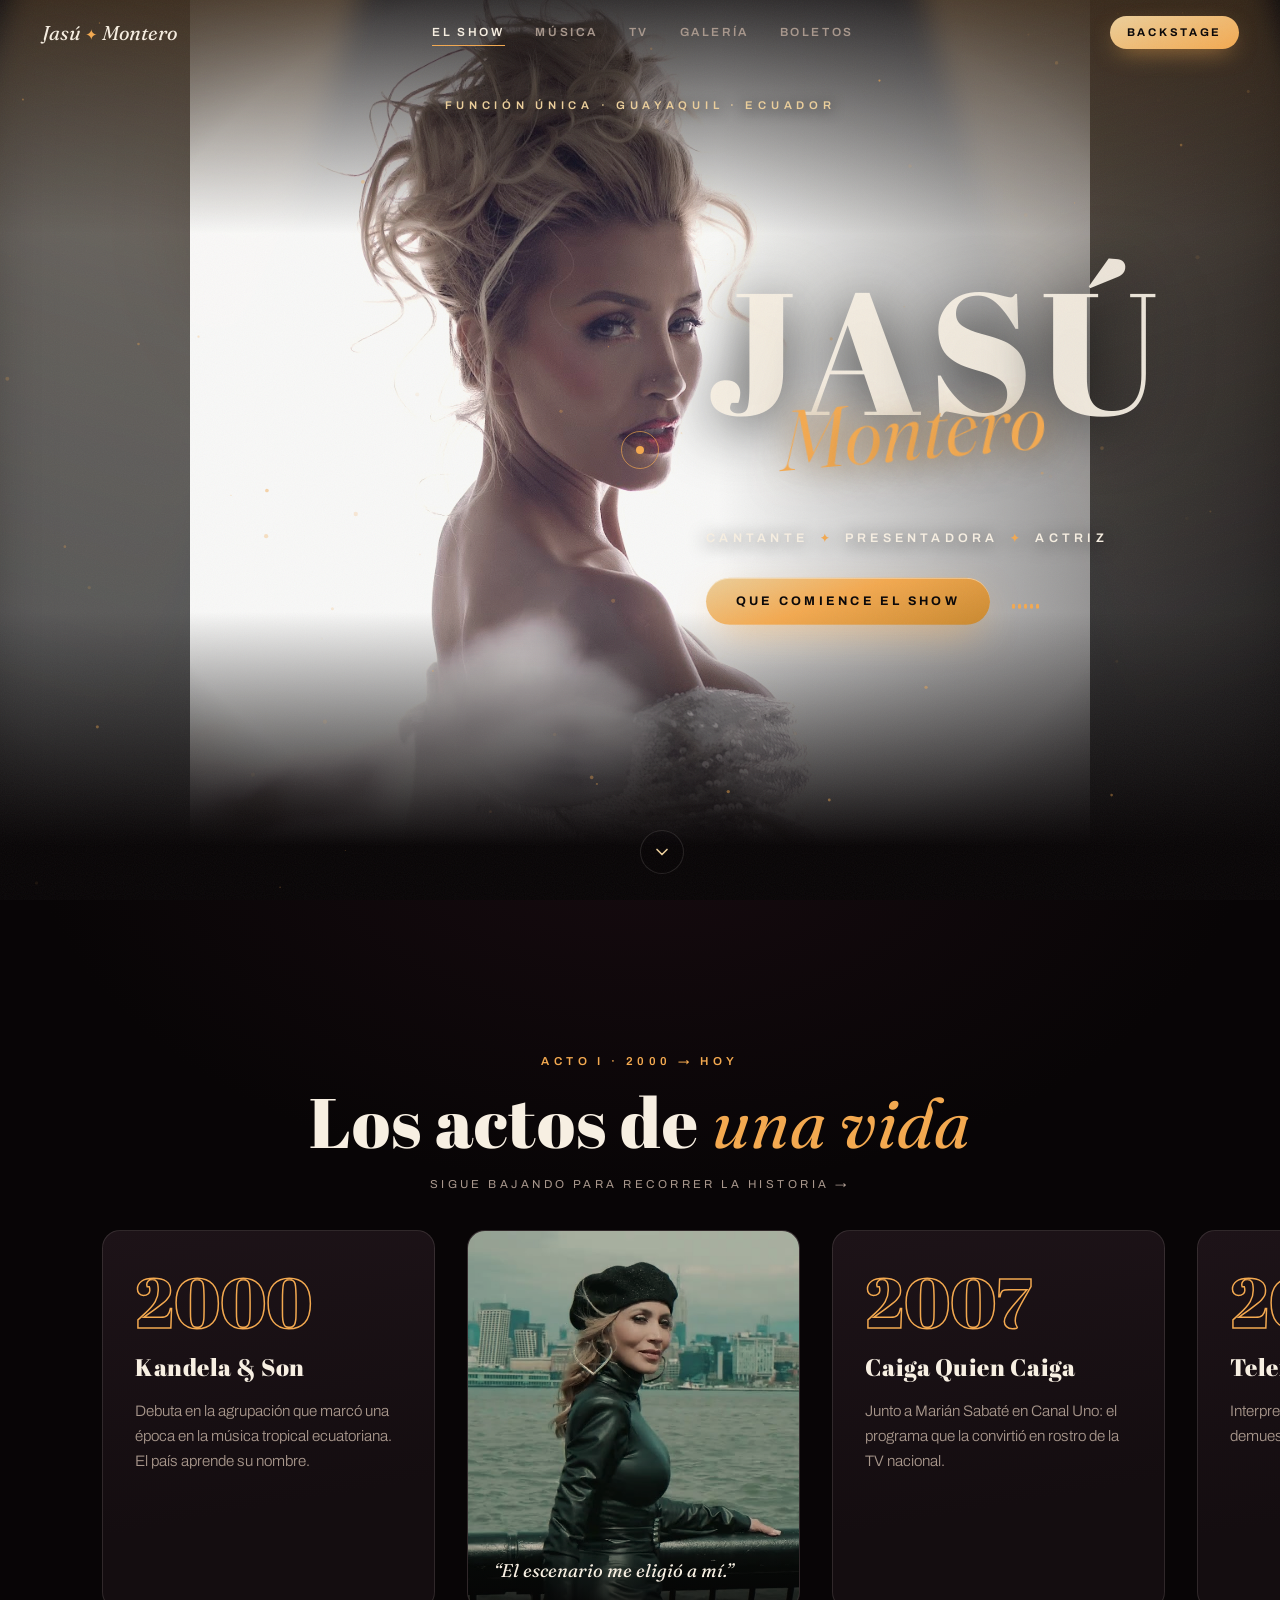
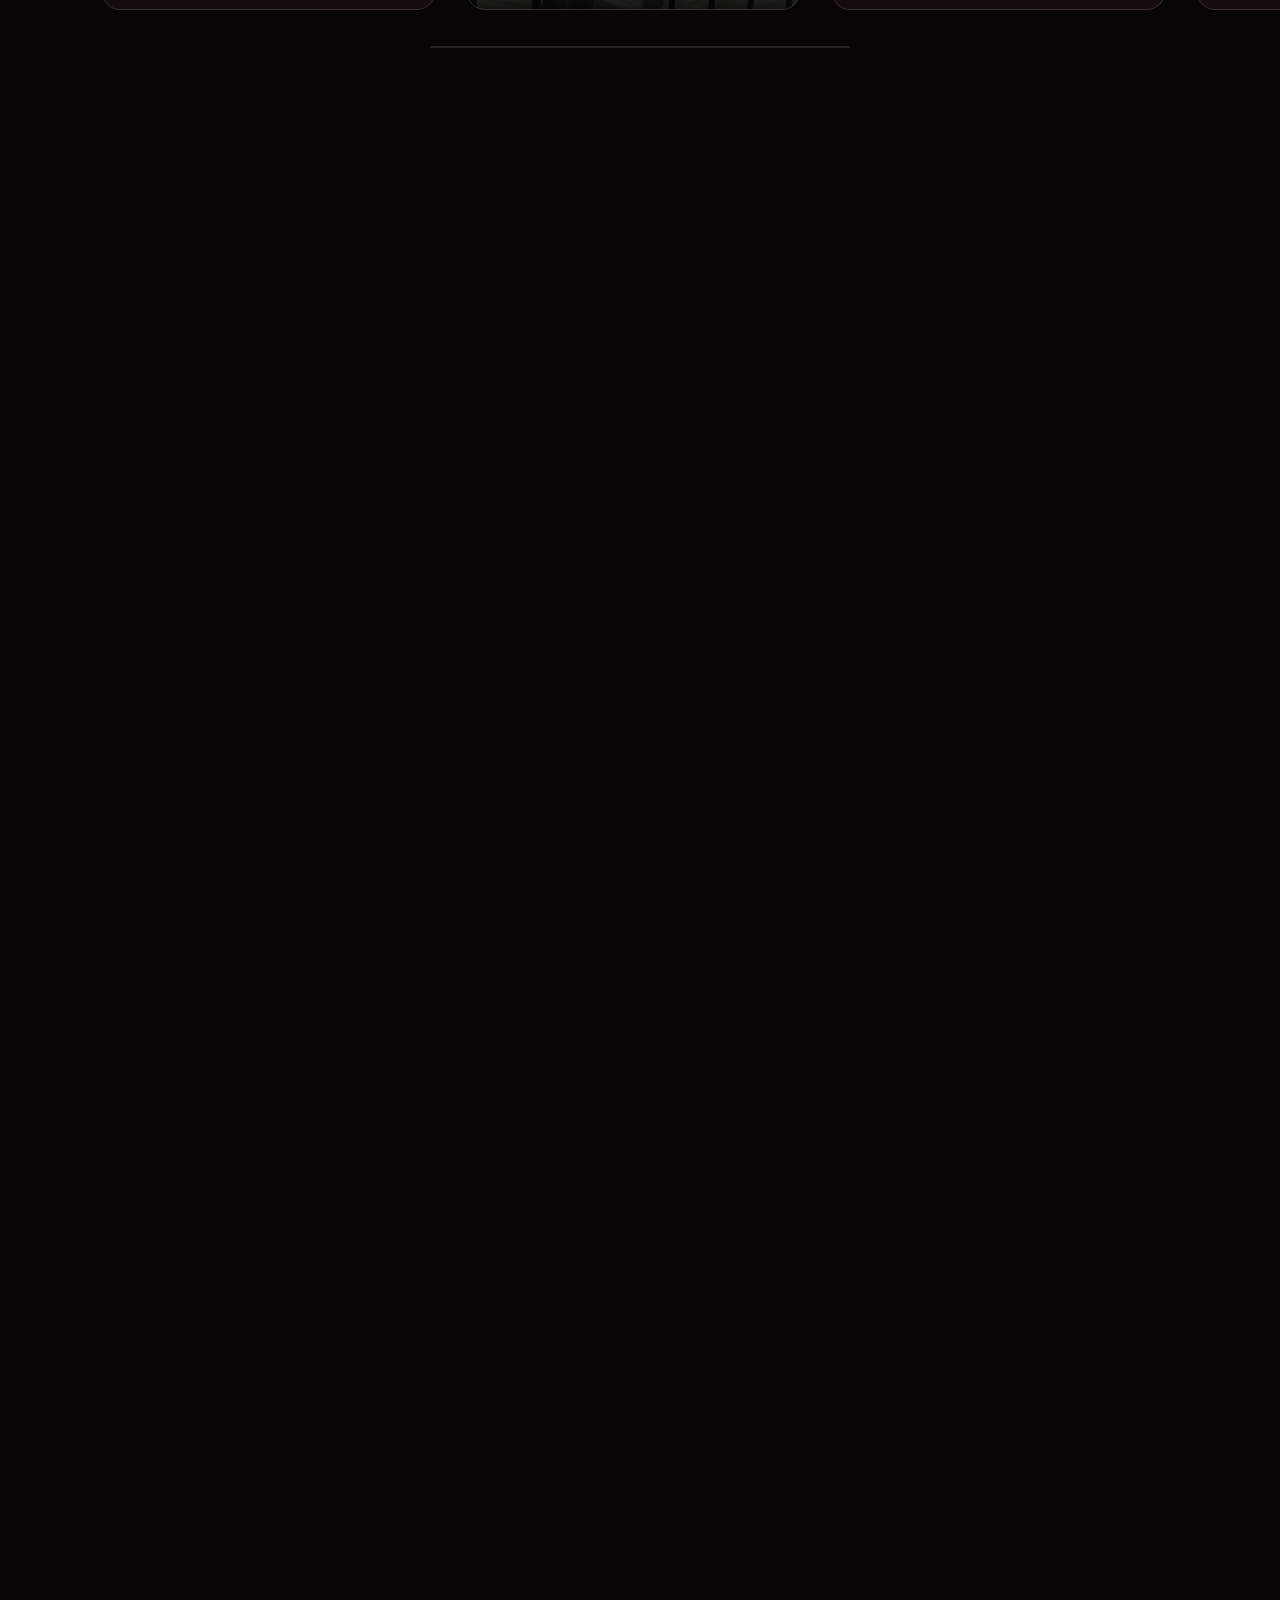
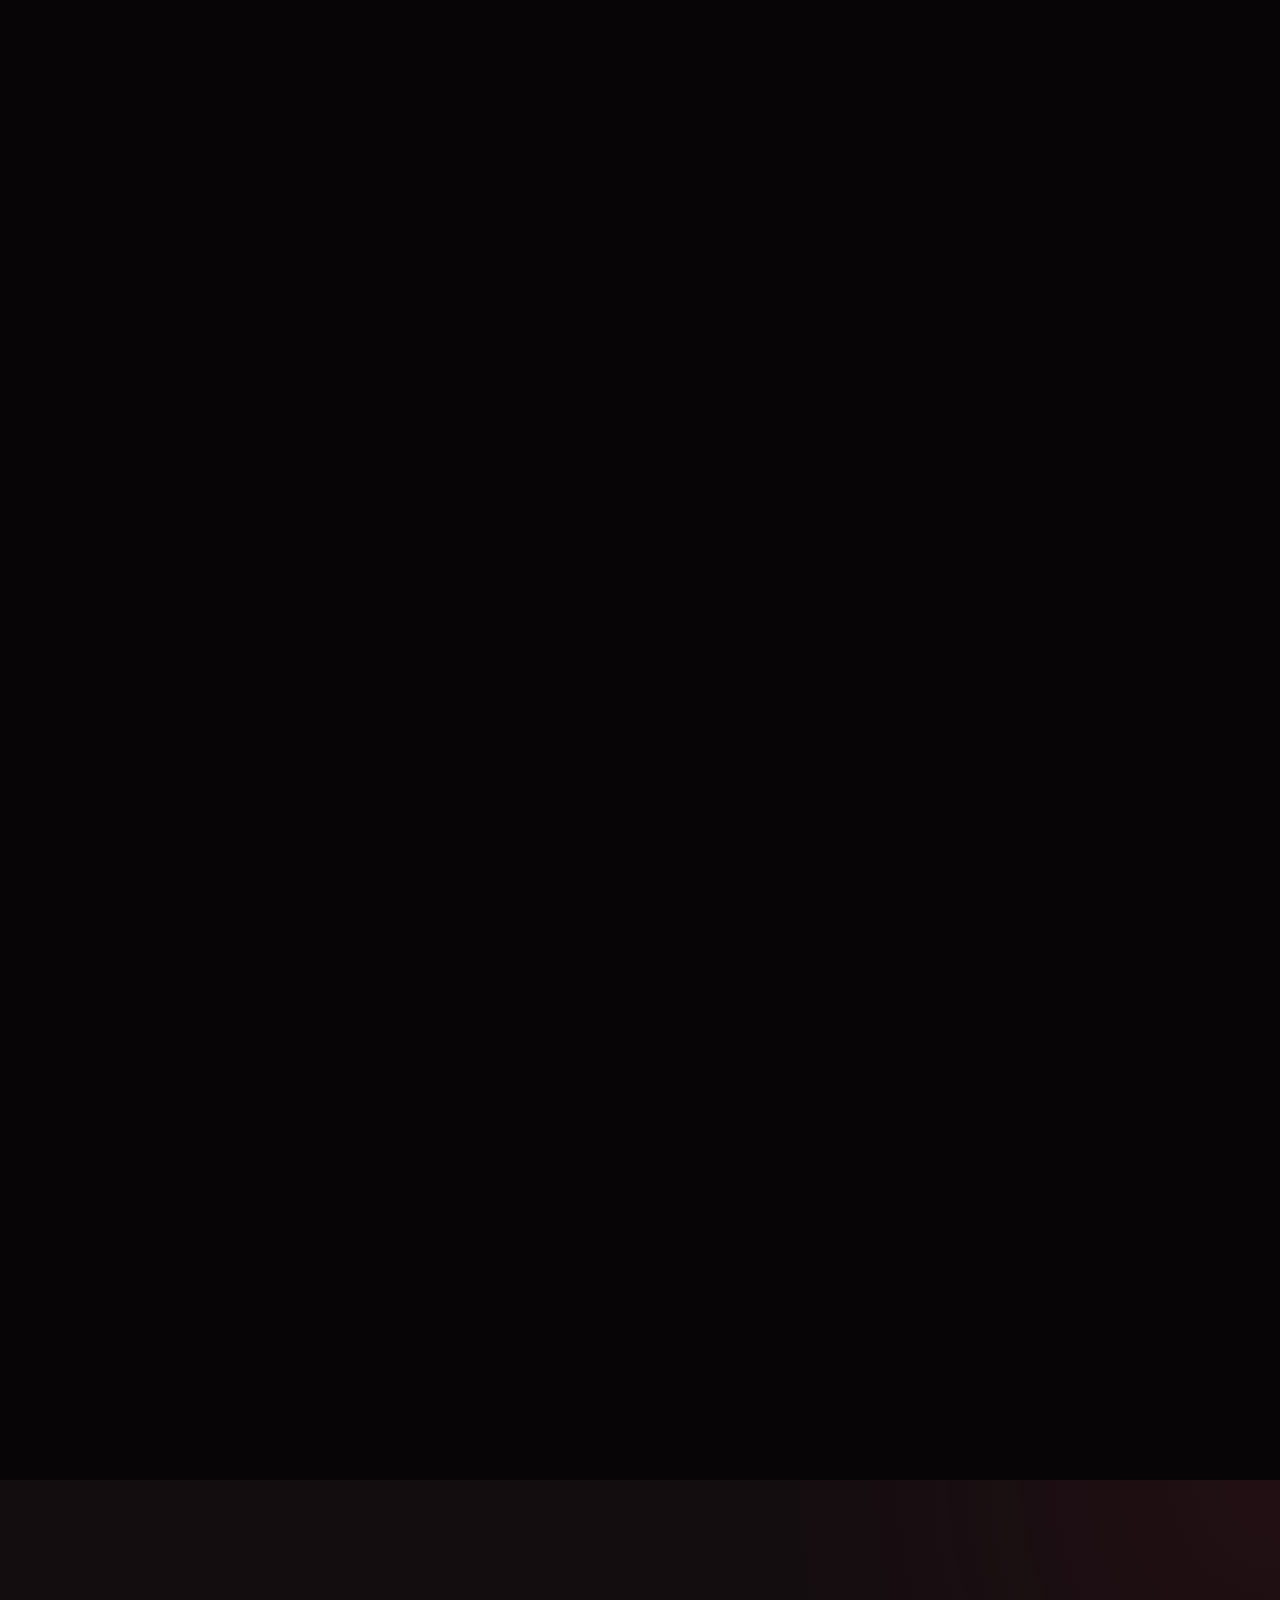
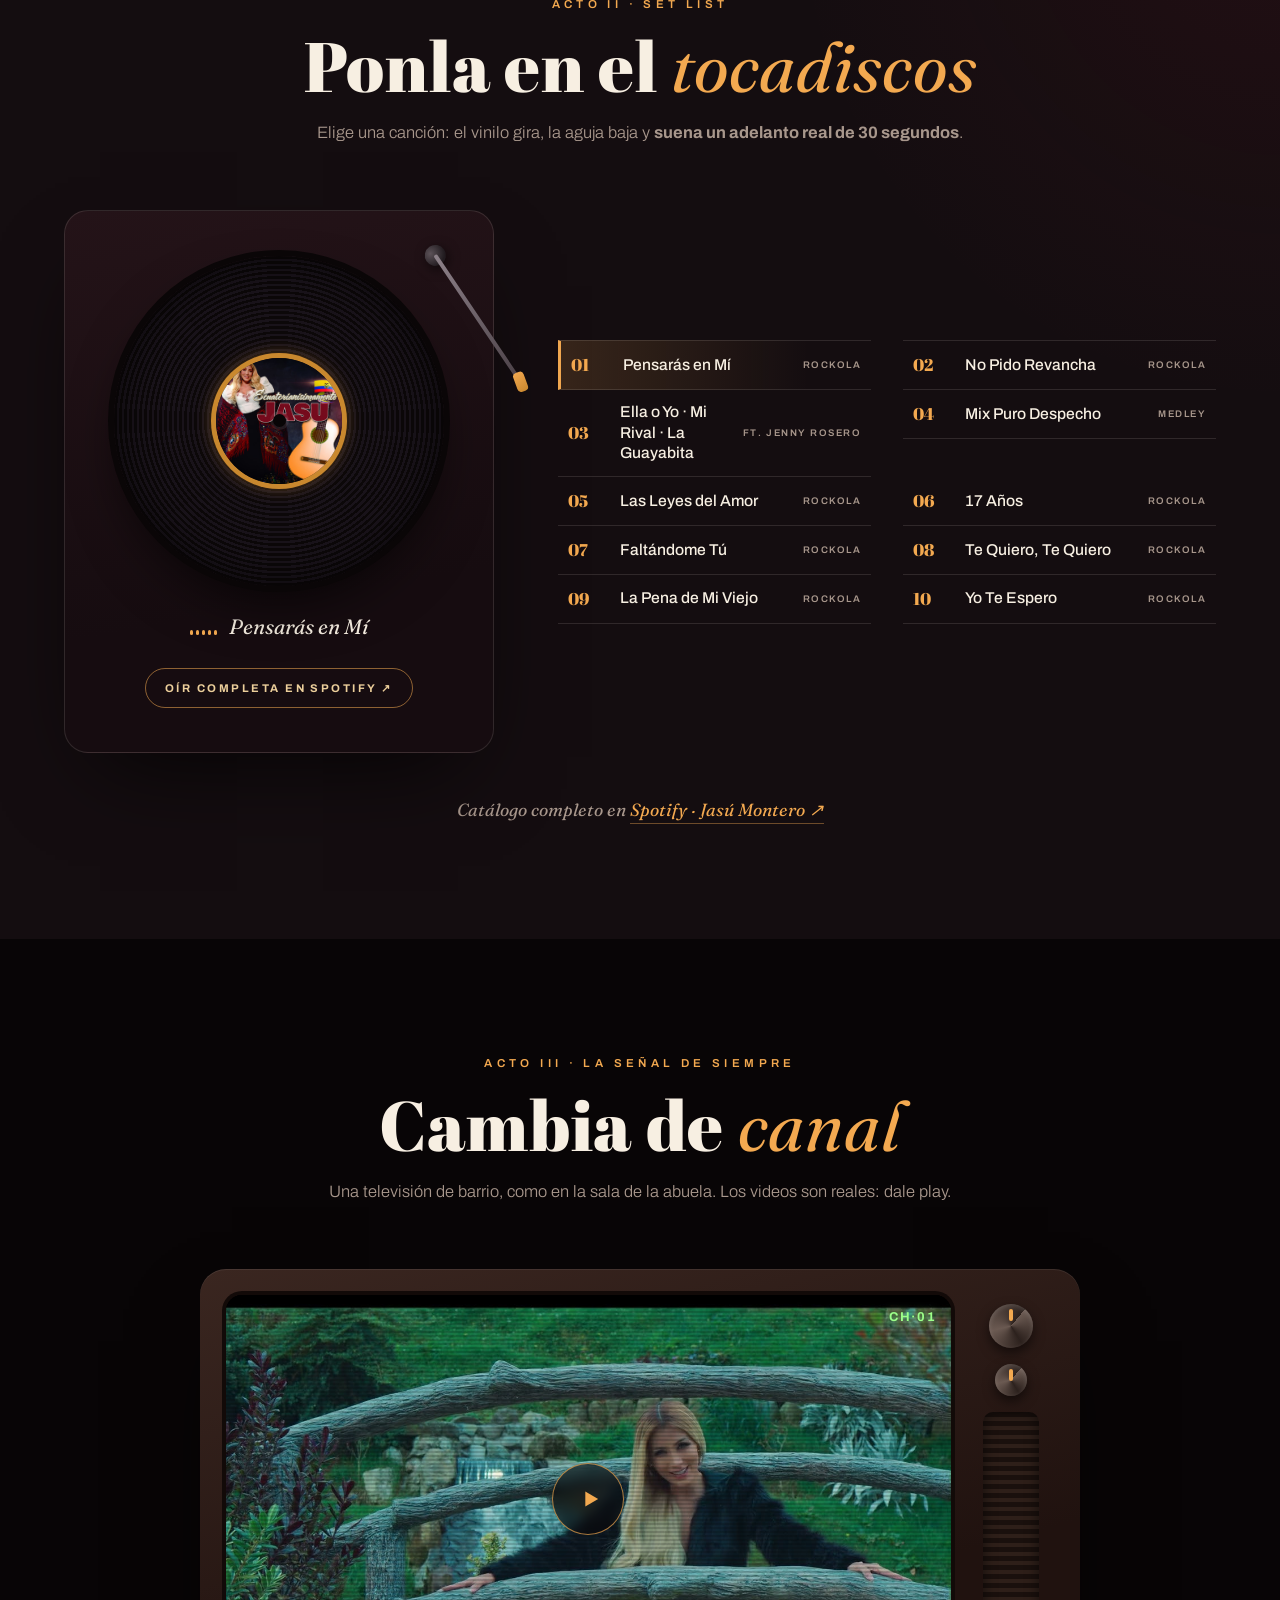
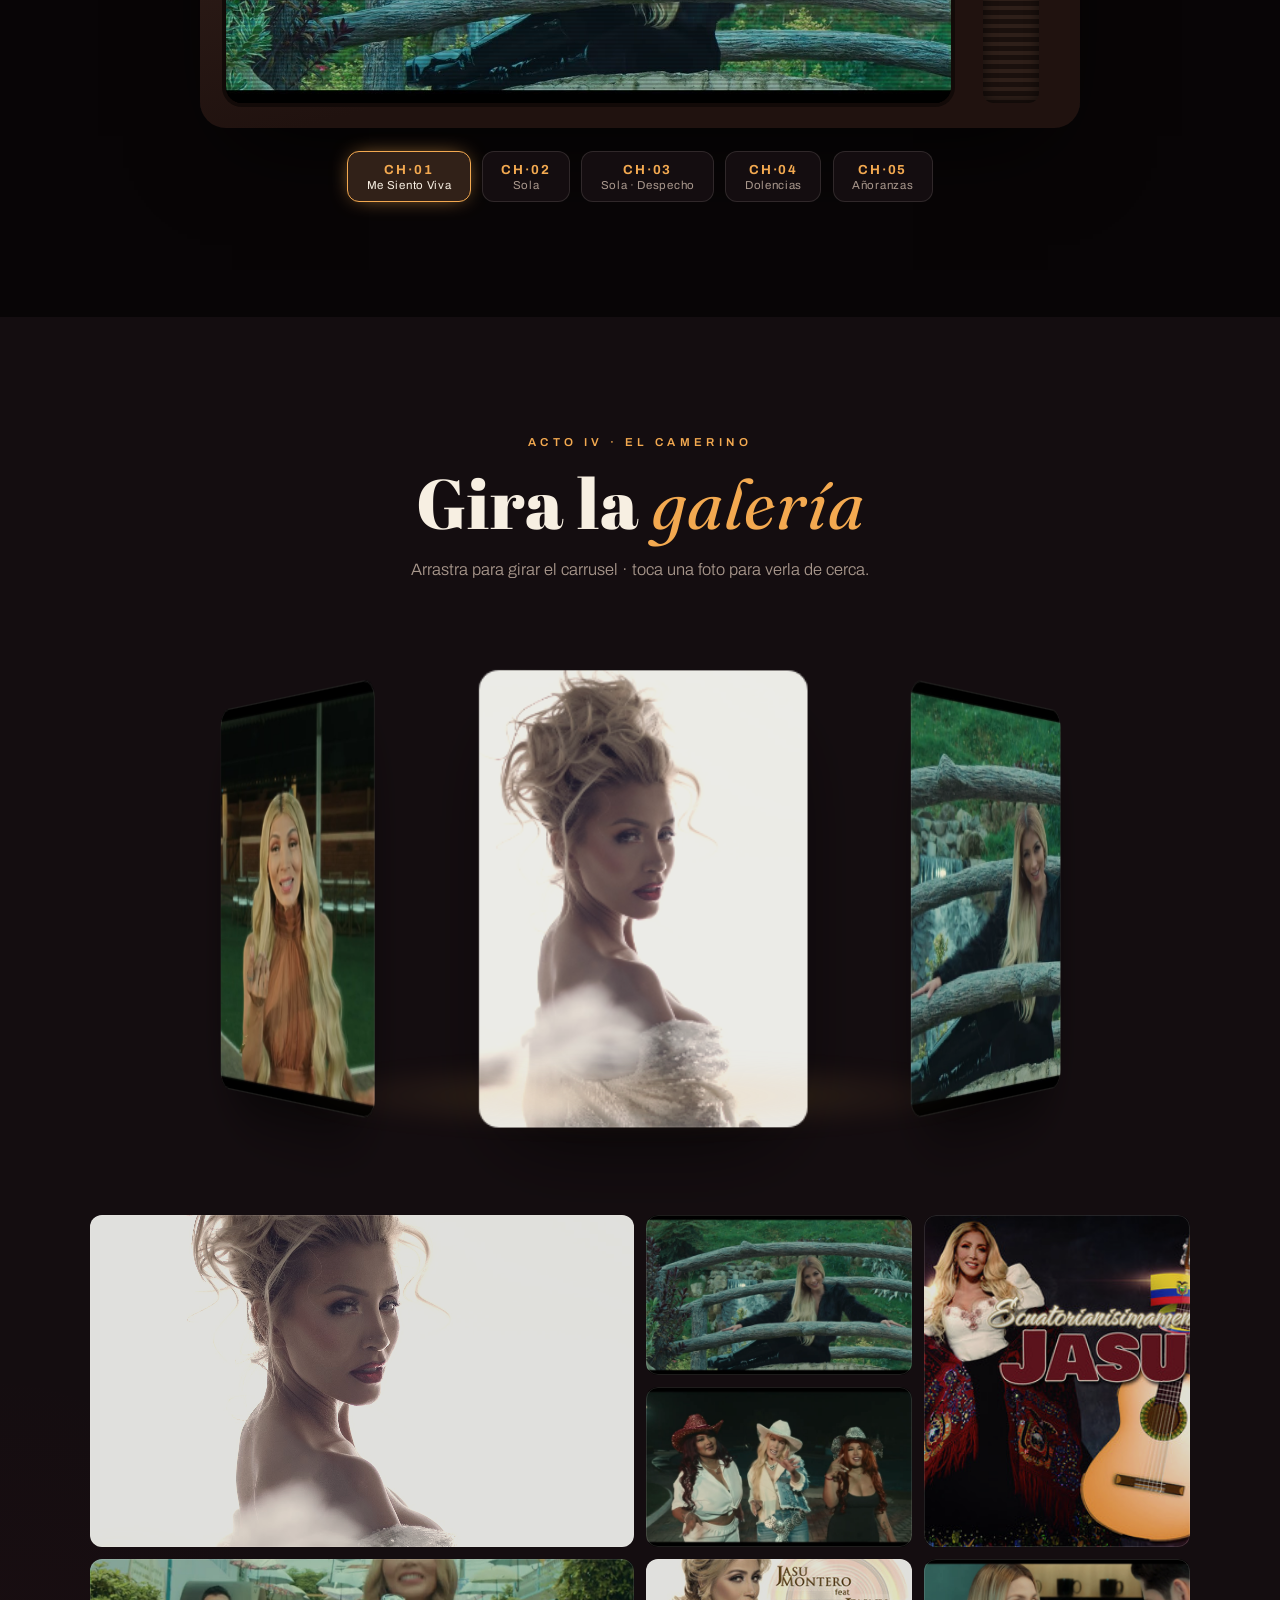
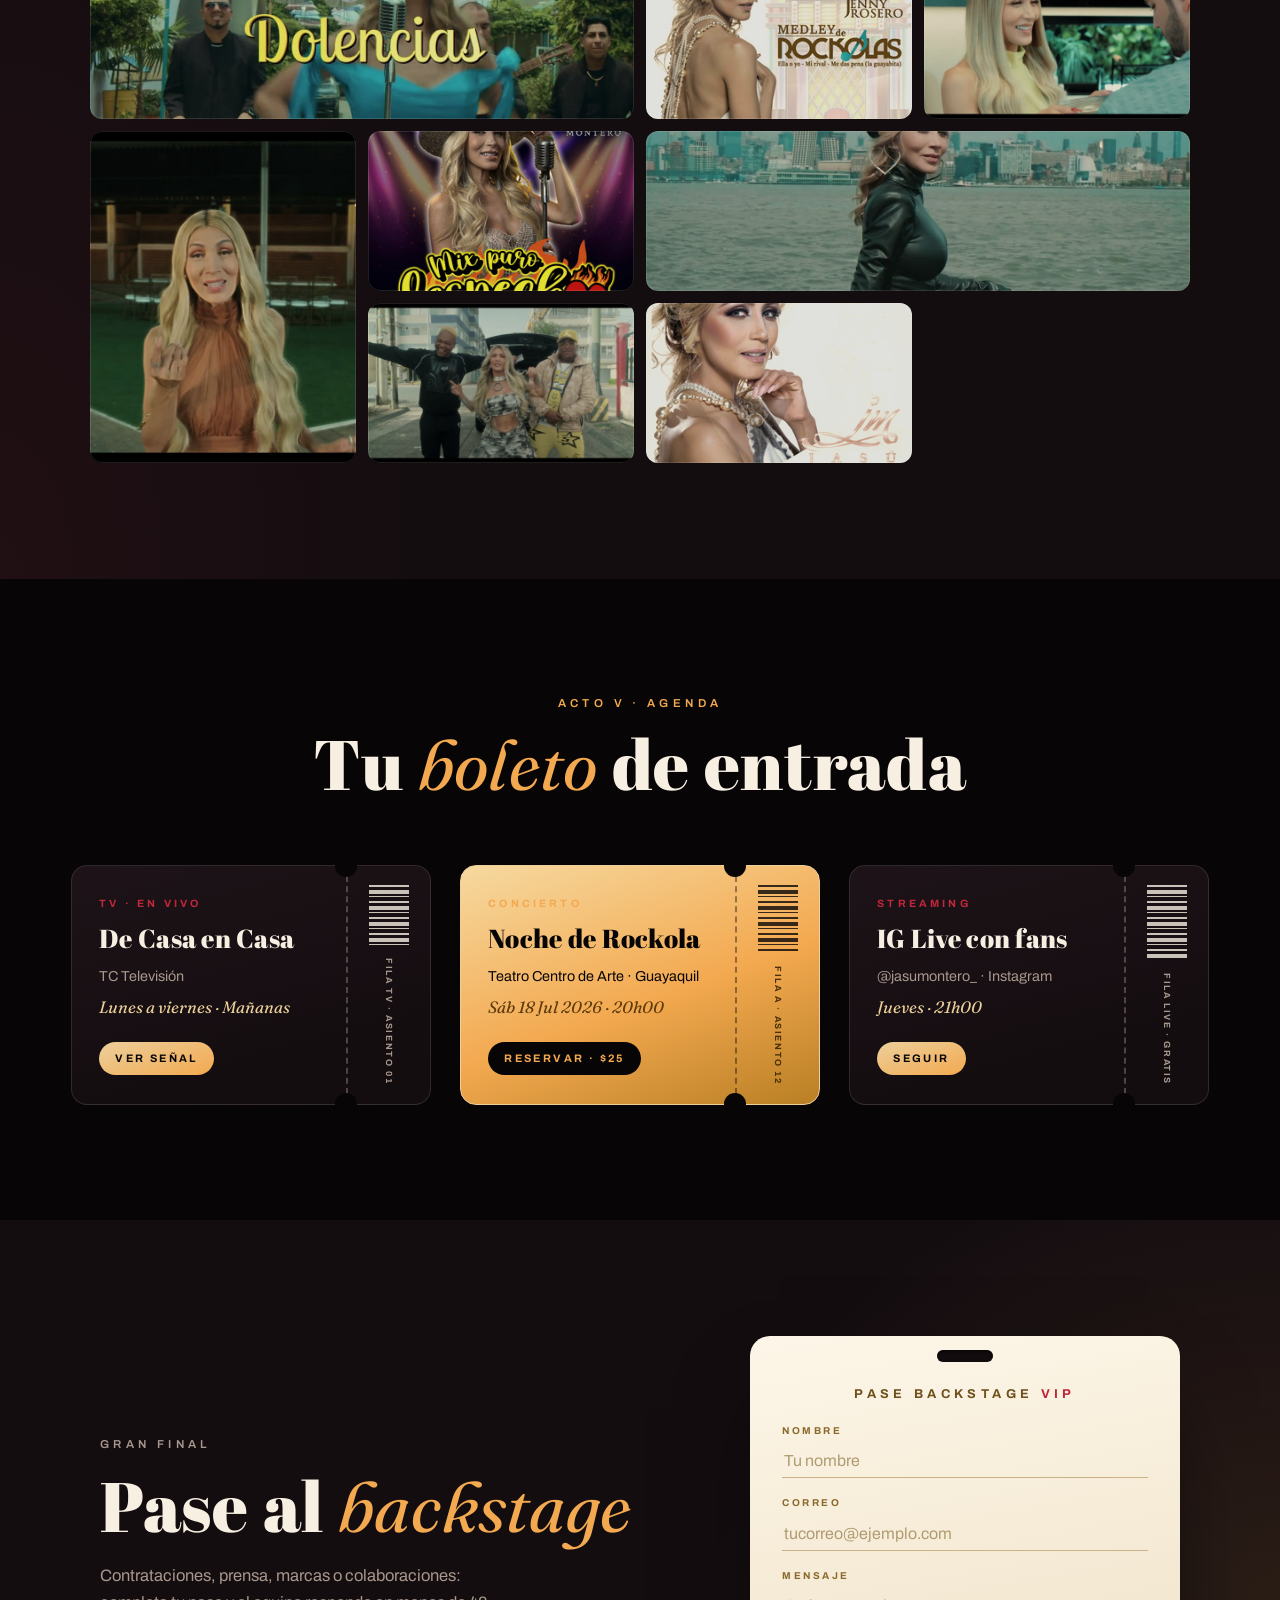
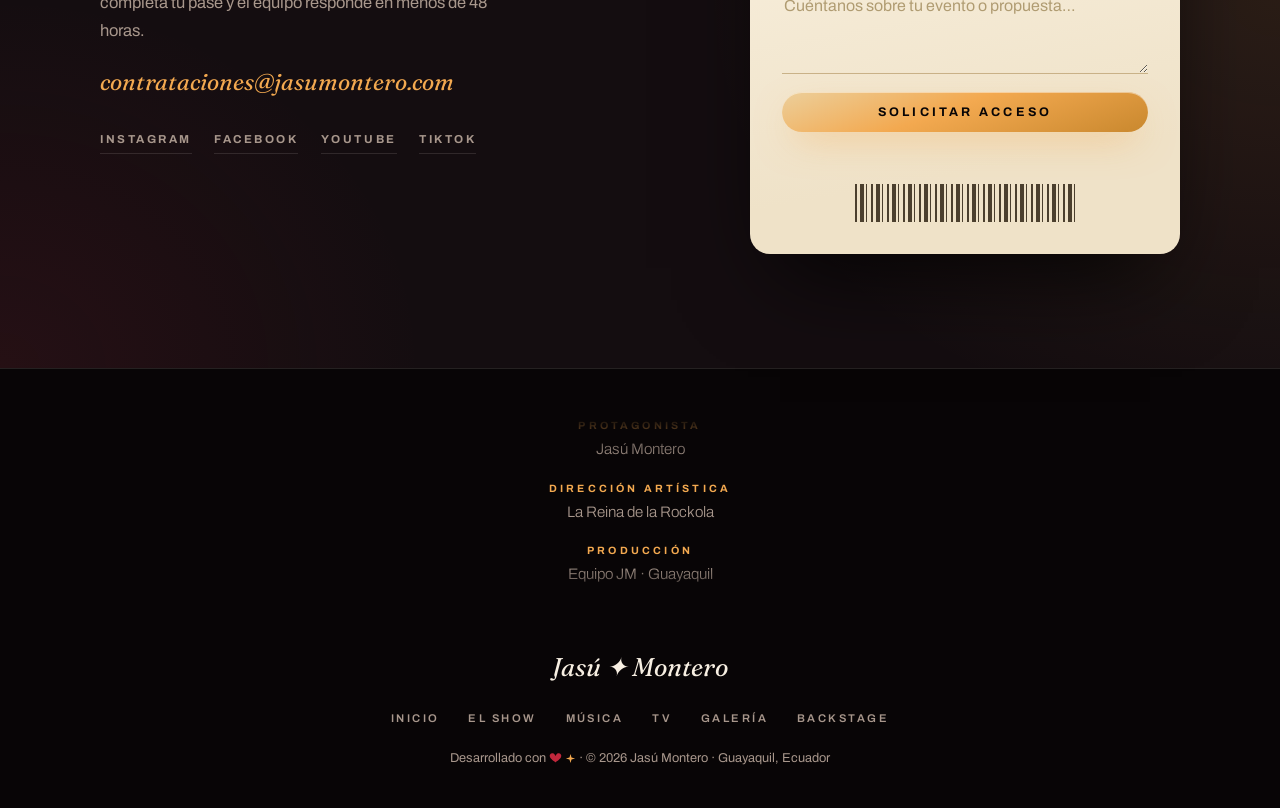
==== commit 04cd6b44: "El sitio es ahora únicamente «La Función» (ex V7), en la raíz - Hero: foto centrada más pequeña y cl" ====
--- a/v7/index.html
+++ b/v7/index.html
@@ -2,386 +2,13 @@
 <html lang="es">
 <head>
   <meta charset="UTF-8">
-  <meta name="viewport" content="width=device-width, initial-scale=1.0">
-  <title>Jasú Montero — La Función · Experiencia V7</title>
-  <meta name="description" content="Jasú Montero como nunca la viste: una función de gala interactiva. Música en vinilo, TV retro, galería 3D y boletos para el show.">
-  <meta property="og:title" content="Jasú Montero — La Función">
-  <meta property="og:description" content="El show interactivo de la voz de la rockola ecuatoriana.">
-  <meta property="og:image" content="../assets/img/jasu-retrato.jpg">
-
-  <link rel="preconnect" href="https://fonts.googleapis.com">
-  <link rel="preconnect" href="https://fonts.gstatic.com" crossorigin>
-  <link href="https://fonts.googleapis.com/css2?family=Abril+Fatface&family=Fraunces:ital,opsz,wght@0,9..144,300..700;1,9..144,300..700&family=Archivo:wght@300;400;500;600;700&display=swap" rel="stylesheet">
-  <link rel="stylesheet" href="style.css">
-  <link rel="icon" href="data:image/svg+xml,<svg xmlns='http://www.w3.org/2000/svg' viewBox='0 0 100 100'><text y='.9em' font-size='90'>🎭</text></svg>">
+  <title>Jasú Montero — Sitio Oficial</title>
+  <!-- El sitio ahora vive en la raíz: esta página solo redirige -->
+  <meta http-equiv="refresh" content="0; url=../">
+  <link rel="canonical" href="https://jonathanteran.github.io/jasu-montero/">
+  <script>location.replace("../");</script>
 </head>
-<body data-loading>
-
-  <!-- ════════ TELÓN DE APERTURA ════════ -->
-  <div class="loader" id="loader" aria-hidden="true">
-    <div class="loader__curtain loader__curtain--l"></div>
-    <div class="loader__curtain loader__curtain--r"></div>
-    <div class="loader__center">
-      <p class="loader__kicker">Jasú Montero presenta</p>
-      <p class="loader__count" id="loaderCount">0</p>
-      <p class="loader__title">La función está por comenzar</p>
-    </div>
-  </div>
-
-  <!-- Cursor reflector (solo desktop) -->
-  <div class="cursor" id="cursorDot" aria-hidden="true"></div>
-  <div class="cursor-ring" id="cursorRing" aria-hidden="true"></div>
-
-  <!-- Barra de progreso de lectura -->
-  <span class="progress" id="progress" aria-hidden="true"></span>
-
-  <!-- ════════ NAV ════════ -->
-  <header class="nav" id="nav">
-    <a class="nav__brand" href="#inicio">Jasú <i>✦</i> Montero</a>
-    <nav class="nav__links" id="navLinks" aria-label="Navegación">
-      <a href="#actos">El Show</a>
-      <a href="#musica">Música</a>
-      <a href="#tv">TV</a>
-      <a href="#galeria">Galería</a>
-      <a href="#boletos">Boletos</a>
-    </nav>
-    <div class="nav__right">
-      <a class="nav__cta" href="#backstage" data-magnet>Backstage</a>
-      <button class="nav__burger" id="navBurger" aria-label="Abrir menú" aria-expanded="false"><span></span><span></span></button>
-    </div>
-  </header>
-
-  <main>
-
-    <!-- ════════ ACTO 0 · ESCENARIO ════════ -->
-    <section class="hero" id="inicio">
-      <!-- Foto a sangre completa (REEMPLAZAR por foto oficial de escenario) -->
-      <div class="hero__bg" aria-hidden="true">
-        <img src="../assets/img/jasu-retrato.jpg" alt="" fetchpriority="high">
-      </div>
-
-      <canvas class="hero__dust" id="dust" aria-hidden="true"></canvas>
-      <span class="hero__beam hero__beam--l" aria-hidden="true"></span>
-      <span class="hero__beam hero__beam--r" aria-hidden="true"></span>
-
-      <p class="hero__kicker">Función única · Guayaquil · Ecuador</p>
-
-      <div class="hero__name">
-        <h1 class="hero__caps" id="titleBack" aria-label="Jasú">Jasú</h1>
-        <p class="hero__script" id="titleFront" aria-label="Montero">Montero</p>
-        <p class="hero__roles">Cantante <i>✦</i> Presentadora <i>✦</i> Actriz</p>
-        <div class="hero__cta">
-          <a href="#actos" class="btn-gala" data-magnet>Que comience el show</a>
-          <div class="eq is-on" aria-hidden="true"><span></span><span></span><span></span><span></span><span></span></div>
-        </div>
-      </div>
-
-      <!-- Oscuridad con agujero de reflector que sigue al cursor -->
-      <div class="hero__spot" id="heroSpot" aria-hidden="true"></div>
-
-      <a class="hero__down" href="#actos" aria-label="Bajar al show">
-        <svg viewBox="0 0 24 24" fill="none" stroke="currentColor" stroke-width="2" stroke-linecap="round" stroke-linejoin="round"><path d="M6 9l6 6 6-6"/></svg>
-      </a>
-    </section>
-
-    <!-- ════════ ACTO I · LA CARRERA (tira horizontal fijada) ════════ -->
-    <section class="acts" id="actos">
-      <div class="acts__sticky">
-        <header class="acts__head">
-          <p class="kicker">Acto I · 2000 → hoy</p>
-          <h2 class="title-xl">Los actos de <em>una vida</em></h2>
-          <p class="acts__hint" aria-hidden="true">Sigue bajando para recorrer la historia →</p>
-        </header>
-
-        <div class="acts__track" id="actsTrack">
-          <article class="era">
-            <span class="era__year">2000</span>
-            <h3>Kandela &amp; Son</h3>
-            <p>Debuta en la agrupación que marcó una época en la música tropical ecuatoriana. El país aprende su nombre.</p>
-          </article>
-
-          <figure class="era era--photo">
-            <img src="../assets/img/video-5gxNZZWFoOA.jpg" alt="Jasú en escena con su agrupación" loading="lazy">
-            <figcaption>“El escenario me eligió a mí.”</figcaption>
-          </figure>
-
-          <article class="era">
-            <span class="era__year">2007</span>
-            <h3>Caiga Quien Caiga</h3>
-            <p>Junto a Marián Sabaté en Canal Uno: el programa que la convirtió en rostro de la TV nacional.</p>
-          </article>
-
-          <article class="era">
-            <span class="era__year">2009</span>
-            <h3>Telenovela “Kandela”</h3>
-            <p>Interpreta a Jasú Cervantes. La cantante demuestra que también es actriz.</p>
-          </article>
-
-          <figure class="era era--photo">
-            <img src="../assets/img/video-0Na_xJMcoZY.jpg" alt="Jasú Montero grabando" loading="lazy">
-            <figcaption>Luces, cámara… y sabor.</figcaption>
-          </figure>
-
-          <article class="era">
-            <span class="era__year">2014</span>
-            <h3>Las Tr3s</h3>
-            <p>El trío con Jordana Doylet y Dora West firma con Universal Music. Nuevos escenarios, nueva era.</p>
-          </article>
-
-          <article class="era">
-            <span class="era__year">2016</span>
-            <h3>De Casa en Casa</h3>
-            <p>Se une al matinal de TC Televisión y desde entonces entra, cada mañana, a los hogares del Ecuador.</p>
-          </article>
-
-          <article class="era era--final">
-            <span class="era__year">Hoy</span>
-            <h3>La Reina de la Rockola</h3>
-            <p>“Me Siento Viva”, “Sola”, “Egoísta”, “Antídoto”… la carrera solista con sello propio. Y esto recién empieza.</p>
-            <a class="btn-gala btn-gala--sm" href="#musica" data-magnet>Escuchar ahora</a>
-          </article>
-        </div>
-
-        <span class="acts__bar" aria-hidden="true"><i id="actsBar"></i></span>
-      </div>
-    </section>
-
-    <!-- ════════ ACTO II · TORNAMESA ════════ -->
-    <section class="deck" id="musica">
-      <header class="sec-head">
-        <p class="kicker">Acto II · Set list</p>
-        <h2 class="title-xl">Ponla en el <em>tocadiscos</em></h2>
-        <p class="sec-head__sub">Elige una canción: el vinilo gira, la aguja baja y <strong>suena un adelanto real de 30 segundos</strong>. Las que tienen videoclip, también se ven.</p>
-      </header>
-
-      <div class="deck__grid">
-        <div class="deck__table" id="turntable">
-          <div class="vinyl" id="vinyl">
-            <img class="vinyl__label" id="vinylLabel" src="../assets/img/cover-5ENSrENQXPd5vJRsTKC2mO.jpg" alt="">
-            <span class="vinyl__hole" aria-hidden="true"></span>
-          </div>
-          <span class="tonearm" id="tonearm" aria-hidden="true"><i></i></span>
-          <p class="deck__nowplaying"><span class="eq" id="deckEq" aria-hidden="true"><span></span><span></span><span></span><span></span><span></span></span> <span id="nowTitle">Pensarás en Mí</span></p>
-          <div class="deck__actions">
-            <button class="btn-gala btn-gala--sm" id="watchClip" data-magnet hidden>Ver videoclip ▶</button>
-            <a class="btn-spotify" id="openSpotify" href="https://open.spotify.com/track/5ENSrENQXPd5vJRsTKC2mO" target="_blank" rel="noopener" data-magnet>Oír completa en Spotify ↗</a>
-          </div>
-        </div>
-
-        <!-- Audio: adelantos de 30 s del catálogo público de Spotify (solo demo) -->
-        <ol class="setlist" id="setlist">
-          <li><button class="setlist__row is-active" data-audio="../assets/audio/preview-5ENSrENQXPd5vJRsTKC2mO.mp3" data-spotify="5ENSrENQXPd5vJRsTKC2mO" data-cover="../assets/img/cover-5ENSrENQXPd5vJRsTKC2mO.jpg"><b>01</b><span>Pensarás en Mí</span><small>Rockola</small></button></li>
-          <li><button class="setlist__row" data-audio="../assets/audio/preview-1rrhXsqoV1PThkzeXIDqwC.mp3" data-spotify="1rrhXsqoV1PThkzeXIDqwC" data-cover="../assets/img/cover-1rrhXsqoV1PThkzeXIDqwC.jpg"><b>02</b><span>No Pido Revancha</span><small>Rockola</small></button></li>
-          <li><button class="setlist__row" data-audio="../assets/audio/preview-3gxCRVsxucTW6cRqtmPitv.mp3" data-spotify="3gxCRVsxucTW6cRqtmPitv" data-cover="../assets/img/cover-3gxCRVsxucTW6cRqtmPitv.jpg"><b>03</b><span>Ella o Yo · Mi Rival · La Guayabita</span><small>ft. Jenny Rosero</small></button></li>
-          <li><button class="setlist__row" data-audio="../assets/audio/preview-646jgrttEv6iDk1CYdEQwc.mp3" data-spotify="646jgrttEv6iDk1CYdEQwc" data-cover="../assets/img/cover-646jgrttEv6iDk1CYdEQwc.jpg"><b>04</b><span>Mix Puro Despecho</span><small>Medley</small></button></li>
-          <li><button class="setlist__row" data-audio="../assets/audio/preview-5lbm3JBqY7RzsP1nCIHbTt.mp3" data-spotify="5lbm3JBqY7RzsP1nCIHbTt" data-cover="../assets/img/cover-5lbm3JBqY7RzsP1nCIHbTt.jpg"><b>05</b><span>Las Leyes del Amor</span><small>Rockola</small></button></li>
-          <li><button class="setlist__row" data-audio="../assets/audio/preview-3Vmql8dvAooHyyM9e5IhOz.mp3" data-spotify="3Vmql8dvAooHyyM9e5IhOz" data-cover="../assets/img/cover-3Vmql8dvAooHyyM9e5IhOz.jpg"><b>06</b><span>17 Años</span><small>Rockola</small></button></li>
-          <li><button class="setlist__row" data-audio="../assets/audio/preview-5gxmOB9Da7h5KBkdiJ6qnP.mp3" data-spotify="5gxmOB9Da7h5KBkdiJ6qnP" data-cover="../assets/img/cover-5gxmOB9Da7h5KBkdiJ6qnP.jpg"><b>07</b><span>Faltándome Tú</span><small>Rockola</small></button></li>
-          <li><button class="setlist__row" data-audio="../assets/audio/preview-4vXv7IL3TFHIUBAyX0VLAs.mp3" data-spotify="4vXv7IL3TFHIUBAyX0VLAs" data-cover="../assets/img/cover-4vXv7IL3TFHIUBAyX0VLAs.jpg"><b>08</b><span>Te Quiero, Te Quiero</span><small>Rockola</small></button></li>
-          <li><button class="setlist__row" data-audio="../assets/audio/preview-7vYjZiM6zJnZ8QVIsdT60y.mp3" data-spotify="7vYjZiM6zJnZ8QVIsdT60y" data-cover="../assets/img/cover-7vYjZiM6zJnZ8QVIsdT60y.jpg"><b>09</b><span>La Pena de Mi Viejo</span><small>Rockola</small></button></li>
-          <li><button class="setlist__row" data-audio="../assets/audio/preview-28wF7ECVL7RbqwxLyugJZh.mp3" data-spotify="28wF7ECVL7RbqwxLyugJZh" data-cover="../assets/img/cover-28wF7ECVL7RbqwxLyugJZh.jpg"><b>10</b><span>Yo Te Espero</span><small>Rockola</small></button></li>
-          <li><button class="setlist__row" data-video="D9d9pfnqhno" data-cover="../assets/img/video-D9d9pfnqhno.jpg"><b>11</b><span>Me Siento Viva</span><small>Videoclip</small></button></li>
-          <li><button class="setlist__row" data-video="3-o8DnsMhy4" data-cover="../assets/img/video-3-o8DnsMhy4.jpg"><b>12</b><span>Sola</span><small>Videoclip</small></button></li>
-          <li><button class="setlist__row" data-video="-uuzJPT3FAs" data-cover="../assets/img/video--uuzJPT3FAs.jpg"><b>13</b><span>Egoísta</span><small>Videoclip</small></button></li>
-          <li><button class="setlist__row" data-video="LR_SjZJI3ZE" data-cover="../assets/img/video-LR_SjZJI3ZE.jpg"><b>14</b><span>Antídoto</span><small>Videoclip</small></button></li>
-          <li><button class="setlist__row" data-video="Hvkt6ABrq0g" data-cover="../assets/img/video-Hvkt6ABrq0g.jpg"><b>15</b><span>Dolencias</span><small>Videoclip</small></button></li>
-          <li><button class="setlist__row" data-video="0Na_xJMcoZY" data-cover="../assets/img/video-0Na_xJMcoZY.jpg"><b>16</b><span>Todo es Plata</span><small>ft. La Chicho</small></button></li>
-          <li><button class="setlist__row" data-video="5gxNZZWFoOA" data-cover="../assets/img/video-5gxNZZWFoOA.jpg"><b>17</b><span>Añoranzas de Mi Tierra</span><small>Videoclip</small></button></li>
-        </ol>
-      </div>
-
-      <p class="deck__spotify-cta">Catálogo completo en
-        <a href="https://open.spotify.com/artist/5JsuwL8y8HYp6xwAgBlFYM" target="_blank" rel="noopener">Spotify · Jasú Montero ↗</a>
-      </p>
-    </section>
-
-    <!-- ════════ ACTO III · LA TV ════════ -->
-    <section class="tvland" id="tv">
-      <header class="sec-head">
-        <p class="kicker">Acto III · La señal de siempre</p>
-        <h2 class="title-xl">Cambia de <em>canal</em></h2>
-        <p class="sec-head__sub">Una televisión de barrio, como en la sala de la abuela. Los videos son reales: dale play.</p>
-      </header>
-
-      <div class="tv" data-tilt-off>
-        <div class="tv__body">
-          <div class="tv__screen" id="tvScreen">
-            <img src="../assets/img/video-D9d9pfnqhno.jpg" alt="Canal 1: Me Siento Viva" id="tvThumb">
-            <span class="tv__static" id="tvStatic" aria-hidden="true"></span>
-            <span class="tv__scanlines" aria-hidden="true"></span>
-            <button class="tv__play" id="tvPlay" aria-label="Reproducir video del canal actual"><svg viewBox="0 0 24 24" fill="currentColor"><path d="M8 5.5v13l11-6.5z"/></svg></button>
-            <span class="tv__osd" id="tvOsd" aria-hidden="true">CH·01</span>
-          </div>
-          <div class="tv__panel">
-            <span class="tv__knob" aria-hidden="true"></span>
-            <span class="tv__knob tv__knob--sm" aria-hidden="true"></span>
-            <span class="tv__speaker" aria-hidden="true"></span>
-          </div>
-        </div>
-        <div class="tv__channels" id="tvChannels" role="group" aria-label="Canales">
-          <button class="is-active" data-video="D9d9pfnqhno" data-title="Me Siento Viva"><b>CH·01</b><span>Me Siento Viva</span></button>
-          <button data-video="3-o8DnsMhy4" data-title="Sola"><b>CH·02</b><span>Sola</span></button>
-          <button data-video="I5m-soOpREM" data-title="Sola (Despecho)"><b>CH·03</b><span>Sola · Despecho</span></button>
-          <button data-video="Hvkt6ABrq0g" data-title="Dolencias"><b>CH·04</b><span>Dolencias</span></button>
-          <button data-video="5gxNZZWFoOA" data-title="Añoranzas"><b>CH·05</b><span>Añoranzas</span></button>
-        </div>
-      </div>
-    </section>
-
-    <!-- ════════ ACTO IV · GALERÍA 3D ════════ -->
-    <section class="ringland" id="galeria">
-      <header class="sec-head">
-        <p class="kicker">Acto IV · El camerino</p>
-        <h2 class="title-xl">Gira la <em>galería</em></h2>
-        <p class="sec-head__sub">Arrastra para girar el carrusel · toca una foto para verla de cerca.</p>
-      </header>
-
-      <div class="ring-stage" id="ringStage">
-        <div class="ring" id="ring">
-          <!-- REEMPLAZAR: fotos oficiales -->
-          <button class="ring__item" style="--i:0"><img src="../assets/img/jasu-retrato.jpg" alt="Sesión editorial"></button>
-          <button class="ring__item" style="--i:1"><img src="../assets/img/video-D9d9pfnqhno.jpg" alt="Me Siento Viva"></button>
-          <button class="ring__item" style="--i:2"><img src="../assets/img/video-3-o8DnsMhy4.jpg" alt="Sola"></button>
-          <button class="ring__item" style="--i:3"><img src="../assets/img/video--uuzJPT3FAs.jpg" alt="Egoísta"></button>
-          <button class="ring__item" style="--i:4"><img src="../assets/img/video-Hvkt6ABrq0g.jpg" alt="Dolencias"></button>
-          <button class="ring__item" style="--i:5"><img src="../assets/img/video-5gxNZZWFoOA.jpg" alt="Añoranzas de Mi Tierra"></button>
-          <button class="ring__item" style="--i:6"><img src="../assets/img/video-0Na_xJMcoZY.jpg" alt="Todo es Plata"></button>
-          <button class="ring__item" style="--i:7"><img src="../assets/img/video-I5m-soOpREM.jpg" alt="Sola versión Despecho"></button>
-        </div>
-      </div>
-    </section>
-
-    <!-- ════════ ACTO V · BOLETOS ════════ -->
-    <section class="tickets" id="boletos">
-      <header class="sec-head">
-        <p class="kicker">Acto V · Agenda</p>
-        <h2 class="title-xl">Tu <em>boleto</em> de entrada</h2>
-      </header>
-
-      <div class="tickets__row">
-        <!-- Fechas de ejemplo: actualizar con la agenda real -->
-        <article class="ticket" data-tilt>
-          <div class="ticket__main">
-            <p class="ticket__tag">TV · En vivo</p>
-            <h3>De Casa en Casa</h3>
-            <p class="ticket__where">TC Televisión</p>
-            <p class="ticket__when">Lunes a viernes · Mañanas</p>
-            <a class="ticket__btn" href="https://www.tctelevision.com/" target="_blank" rel="noopener" data-magnet>Ver señal</a>
-          </div>
-          <div class="ticket__stub">
-            <span class="ticket__barcode" aria-hidden="true"></span>
-            <span class="ticket__seat">FILA TV · ASIENTO 01</span>
-          </div>
-        </article>
-
-        <article class="ticket ticket--gold" data-tilt>
-          <div class="ticket__main">
-            <p class="ticket__tag">Concierto</p>
-            <h3>Noche de Rockola</h3>
-            <p class="ticket__where">Teatro Centro de Arte · Guayaquil</p>
-            <p class="ticket__when">Sáb 18 Jul 2026 · 20h00</p>
-            <a class="ticket__btn" href="#backstage" data-magnet>Reservar · $25</a>
-          </div>
-          <div class="ticket__stub">
-            <span class="ticket__barcode" aria-hidden="true"></span>
-            <span class="ticket__seat">FILA A · ASIENTO 12</span>
-          </div>
-        </article>
-
-        <article class="ticket" data-tilt>
-          <div class="ticket__main">
-            <p class="ticket__tag">Streaming</p>
-            <h3>IG Live con fans</h3>
-            <p class="ticket__where">@jasumontero_ · Instagram</p>
-            <p class="ticket__when">Jueves · 21h00</p>
-            <a class="ticket__btn" href="https://www.instagram.com/jasumontero_/" target="_blank" rel="noopener" data-magnet>Seguir</a>
-          </div>
-          <div class="ticket__stub">
-            <span class="ticket__barcode" aria-hidden="true"></span>
-            <span class="ticket__seat">FILA LIVE · GRATIS</span>
-          </div>
-        </article>
-      </div>
-    </section>
-
-    <!-- ════════ FINAL · BACKSTAGE ════════ -->
-    <section class="backstage" id="backstage">
-      <div class="backstage__grid">
-        <div class="backstage__copy">
-          <p class="kicker">Gran final</p>
-          <h2 class="title-xl">Pase al <em>backstage</em></h2>
-          <p>Contrataciones, prensa, marcas o colaboraciones:
-          completa tu pase y el equipo responde en menos de 48 horas.</p>
-          <p class="backstage__mail">contrataciones@jasumontero.com</p>
-          <div class="backstage__socials">
-            <a href="https://www.instagram.com/jasumontero_/" target="_blank" rel="noopener">Instagram</a>
-            <a href="https://www.facebook.com/jasumontero" target="_blank" rel="noopener">Facebook</a>
-            <a href="https://www.youtube.com/@JasuMonteroOficial" target="_blank" rel="noopener">YouTube</a>
-            <a href="https://www.tiktok.com/@jasumontero_" target="_blank" rel="noopener">TikTok</a>
-          </div>
-        </div>
-
-        <!-- Sin backend: abre el correo del visitante (ver README para Formspree) -->
-        <form class="pass" id="passForm" data-mailto="contrataciones@jasumontero.com" data-tilt>
-          <span class="pass__hole" aria-hidden="true"></span>
-          <p class="pass__head">Pase Backstage <b>VIP</b></p>
-          <label class="pass__field">
-            <span>Nombre</span>
-            <input type="text" name="nombre" required placeholder="Tu nombre" autocomplete="name">
-          </label>
-          <label class="pass__field">
-            <span>Correo</span>
-            <input type="email" name="email" required placeholder="tucorreo@ejemplo.com" autocomplete="email">
-          </label>
-          <label class="pass__field">
-            <span>Mensaje</span>
-            <textarea name="mensaje" rows="4" required placeholder="Cuéntanos sobre tu evento o propuesta…"></textarea>
-          </label>
-          <button type="submit" class="btn-gala btn-gala--full" data-magnet>Solicitar acceso</button>
-          <p class="pass__note" id="passNote" role="status" aria-live="polite"></p>
-          <span class="ticket__barcode pass__barcode" aria-hidden="true"></span>
-        </form>
-      </div>
-    </section>
-  </main>
-
-  <!-- ════════ CRÉDITOS ════════ -->
-  <footer class="credits">
-    <div class="credits__roll" aria-hidden="true">
-      <ul id="creditsList">
-        <li><b>Protagonista</b> Jasú Montero</li>
-        <li><b>Dirección artística</b> La Reina de la Rockola</li>
-        <li><b>Producción</b> Equipo JM · Guayaquil</li>
-        <li><b>Música</b> Me Siento Viva · Sola · Egoísta · Antídoto</li>
-        <li><b>Televisión</b> De Casa en Casa · TC</li>
-        <li><b>Agradecimientos</b> A todo el público del Ecuador ♥</li>
-      </ul>
-    </div>
-    <div class="credits__base">
-      <p class="credits__brand">Jasú ✦ Montero</p>
-      <nav class="credits__nav" aria-label="Pie">
-        <a href="#inicio">Inicio</a><a href="#actos">El Show</a><a href="#musica">Música</a>
-        <a href="#tv">TV</a><a href="#galeria">Galería</a><a href="#backstage">Backstage</a>
-      </nav>
-      <p class="credits__legal">© <span id="year">2026</span> Jasú Montero · <a href="../index.html">V1 Clásica</a> · <a href="../v2/">V2 Neón</a> · Estás viendo <b>V7 La Función</b></p>
-    </div>
-  </footer>
-
-  <!-- ════════ LIGHTBOX ════════ -->
-  <div class="lightbox" id="lightbox" hidden>
-    <div class="lightbox__backdrop" id="lightboxBackdrop"></div>
-    <div class="lightbox__panel" role="dialog" aria-modal="true" aria-label="Visor">
-      <button class="lightbox__close" id="lightboxClose" aria-label="Cerrar">✕</button>
-      <div class="lightbox__content" id="lightboxContent"></div>
-    </div>
-  </div>
-
-  <template id="ytTemplate">
-    <iframe src="" title="Reproductor de YouTube" frameborder="0"
-      allow="accelerometer; autoplay; clipboard-write; encrypted-media; gyroscope; picture-in-picture"
-      allowfullscreen></iframe>
-  </template>
-
-  <script src="main.js" defer></script>
+<body>
+  <p>El sitio se movió. <a href="../">Ir a Jasú Montero — Sitio Oficial</a></p>
 </body>
 </html>
